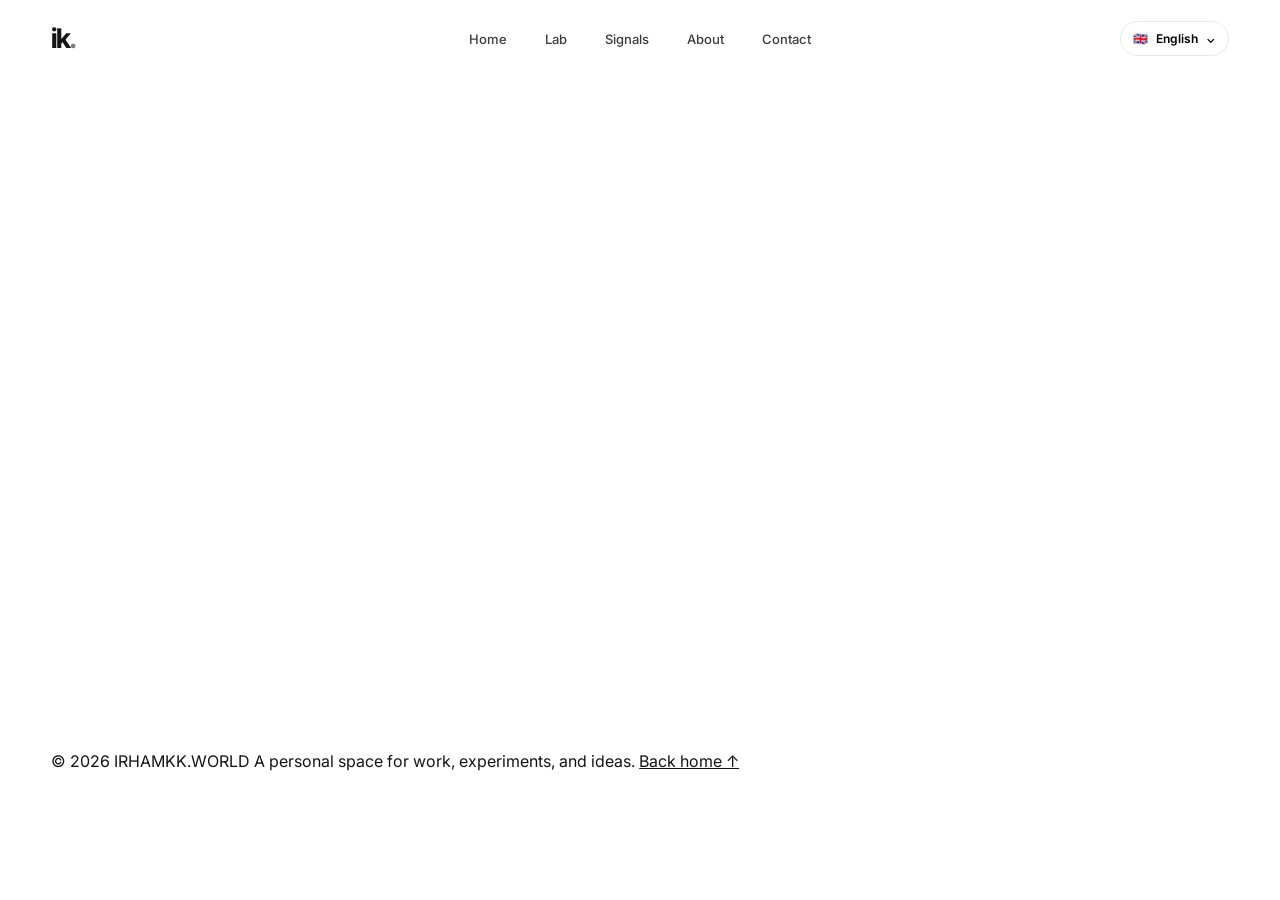
==== about.html @ 60e76b59 "Preview: add about page" ====
<!doctype html><html lang="en"><head>
  <meta charset="utf-8">
  <meta name="viewport" content="width=device-width,initial-scale=1">
  <meta name="theme-color" content="#ffffff">
  <title>About — Irham Khairul Kalam</title>
  <meta name="description" content="About Irham Khairul Kalam — statistics, data, automation, AI systems, experience, and capabilities.">
  <link rel="icon" type="image/svg+xml" href="data:image/svg+xml,%3Csvg xmlns='http://www.w3.org/2000/svg' viewBox='0 0 64 64'%3E%3Crect width='64' height='64' fill='%23ffffff'/%3E%3Ctext x='8' y='44' font-family='Arial,sans-serif' font-size='38' font-weight='700' fill='%23111111'%3Eik.%3C/text%3E%3C/svg%3E">
  <link rel="preconnect" href="https://fonts.googleapis.com">
  <link rel="preconnect" href="https://fonts.gstatic.com" crossorigin>
  <link href="https://fonts.googleapis.com/css2?family=Inter:wght@400;500;600&family=Inter+Tight:wght@500;600;700&display=swap" rel="stylesheet">
  <link rel="stylesheet" href="/style.css">
</head><body data-page="about">
<header class="nav" id="nav">
  <div class="nav-inner">
    <a class="brand" href="/" aria-label="Home">ik<span class="dot">.</span></a>
    <nav class="nav-links" aria-label="Primary navigation">
      <a href="/" data-page-link="home" data-i18n="nav.home">Home</a>
      <a href="/lab" data-page-link="lab" data-i18n="nav.lab">Lab</a>
      <a href="/signals" data-page-link="signals" data-i18n="nav.signals">Signals</a>
      <a href="/about" data-page-link="about" data-i18n="nav.about">About</a>
      <a href="/contact" data-page-link="contact" data-i18n="nav.contact">Contact</a>
    </nav>
    <div class="nav-right">
      <div class="lang" id="lang">
        <button class="lang-btn" id="langBtn" aria-expanded="false"><span id="langFlag">🇬🇧</span><span id="langLabel">English</span><span>⌄</span></button>
        <div class="lang-menu">
          <button class="lang-option" data-language="en" aria-pressed="true">🇬🇧 English</button>
          <button class="lang-option" data-language="id" aria-pressed="false">🇮🇩 Indonesia</button>
        </div>
      </div>
      <button class="menu-toggle" id="menuToggle" aria-expanded="false" data-i18n="ui.menu">Menu</button>
    </div>
  </div>
</header>
<div class="mobile-menu" id="mobileMenu">
  <a href="/" data-i18n="nav.home">Home</a>
  <a href="/lab" data-i18n="nav.lab">Lab</a>
  <a href="/signals" data-i18n="nav.signals">Signals</a>
  <a href="/about" data-i18n="nav.about">About</a>
  <a href="/contact" data-i18n="nav.contact">Contact</a>
</div>
<main class="subpage">
  <section class="page-hero wrap reveal">
    <div class="section-kicker">IRHAMKK.WORLD / ABOUT</div>
    <div class="page-hero-grid"><h1 data-i18n="about.title">About.</h1><p data-i18n="about.lead">I started with statistics and data analysis, then moved deeper into automation, AI, and the systems connecting them.</p></div>
  </section>

  <section class="about-page wrap">
    <div class="about-lead-grid reveal">
      <h2 data-i18n="about.big">I’m interested in what happens when data stops being a report and starts becoming a system.</h2>
      <div><p data-i18n="about.story1">Design taught me to communicate information clearly. Statistics taught me to test assumptions. Building systems taught me that the workflow matters as much as the code.</p><p data-i18n="about.story2">Today I like working where data, software, automation, and real operational problems meet.</p></div>
    </div>

    <div class="about-facts reveal">
      <div><span data-i18n="about.educationLabel">Education</span><strong data-i18n="about.education">S-1 Statistics (S.Stat.) — Universitas Padjadjaran, 2019–2024</strong></div>
      <div><span data-i18n="about.focusLabel">Focus</span><strong data-i18n="about.focus">Data · AI · Automation · Systems</strong></div>
      <div><span data-i18n="about.toolsLabel">Working with</span><strong>Python · SQL · JavaScript · Node.js · LLM APIs · Playwright · Supabase · Linux</strong></div>
    </div>

    <div class="experience-page reveal">
      <div class="section-kicker" data-i18n="about.experience">Experience</div>
      <div class="exp-mini-row"><span>2024—2026</span><strong>Dumpling Warehousing Project</strong><em data-i18n="exp.0.role">Manager &amp; Automation Lead</em></div>
      <div class="exp-mini-row"><span>2022</span><strong>DISKOMINFO Kota Cimahi</strong><em data-i18n="exp.2.role">Data &amp; Statistics Intern</em></div>
      <div class="exp-mini-row"><span>2022</span><strong>Ruangguru / MSIB</strong><em>Data &amp; Business Analytics</em></div>
      <div class="exp-mini-row"><span>2021</span><strong>Gradient Studio</strong><em data-i18n="exp.3.role">Graphic Designer</em></div>
    </div>
  </section>
</main>
<footer class="site-footer wrap">
  <span>© 2026 IRHAMKK.WORLD</span>
  <span data-i18n="footer.note">A personal space for work, experiments, and ideas.</span>
  <a href="/" data-i18n="footer.home">Back home ↑</a>
</footer>
<script src="/script.js" defer></script></body></html>
---- style.css ----
:root{
  --bg:#fff;--ink:#151515;--muted:#707070;--line:#e8e8e8;--soft:#f6f6f4;--dark:#111;
  --max:1440px;--pad:clamp(22px,4vw,64px);--sans:"Inter",Arial,sans-serif;
  --display:"Inter Tight","Inter",Arial,sans-serif;--ease:cubic-bezier(.2,.75,.2,1)
}
*{box-sizing:border-box}html{scroll-behavior:smooth;background:#fff}body{margin:0;background:#fff;color:var(--ink);font-family:var(--sans);-webkit-font-smoothing:antialiased}::selection{background:#111;color:#fff}a{color:inherit}button{font:inherit}img{display:block;max-width:100%}.wrap{width:min(calc(100% - (var(--pad)*2)),var(--max));margin:auto}.section{padding:clamp(88px,10vw,150px) 0}.section-kicker{font:600 11px/1 var(--sans);text-transform:uppercase;letter-spacing:.16em;color:var(--muted)}.section-title{font:600 clamp(54px,7.8vw,112px)/.9 var(--display);letter-spacing:-.065em;margin:0}.section-title.small{font-size:clamp(48px,6.5vw,92px)}.muted{color:var(--muted)}

.nav{position:fixed;inset:0 0 auto;height:78px;z-index:100;border-bottom:1px solid transparent;transition:.25s}.nav.scrolled{background:rgba(255,255,255,.94);backdrop-filter:blur(14px);border-color:var(--line)}.nav-inner{width:min(calc(100% - (var(--pad)*2)),var(--max));height:100%;margin:auto;display:grid;grid-template-columns:1fr auto 1fr;align-items:center;gap:28px}.brand{text-decoration:none;font:700 27px/1 var(--display);letter-spacing:-.06em}.brand .dot{color:#7d7d7d}.nav-links{display:flex;gap:38px}.nav-links a{text-decoration:none;font-size:13px;font-weight:500;color:#3c3c3c;position:relative;padding:8px 0}.nav-links a:after{content:"";position:absolute;left:0;right:100%;bottom:2px;height:1px;background:#111;transition:right .28s var(--ease)}.nav-links a:hover:after,.nav-links a.active:after{right:0}.nav-right{justify-self:end;display:flex;align-items:center;gap:14px}.lang{position:relative}.lang-btn{border:1px solid var(--line);background:#fff;padding:9px 12px;display:flex;align-items:center;gap:8px;border-radius:999px;cursor:pointer;font-size:12px;font-weight:600}.lang-menu{position:absolute;right:0;top:calc(100% + 9px);min-width:160px;background:#fff;border:1px solid var(--line);box-shadow:0 14px 36px rgba(0,0,0,.08);padding:6px;opacity:0;transform:translateY(-6px);pointer-events:none;transition:.2s}.lang.open .lang-menu{opacity:1;transform:none;pointer-events:auto}.lang-option{width:100%;border:0;background:transparent;padding:10px 11px;text-align:left;cursor:pointer;display:flex;gap:8px;align-items:center;font-size:12px;color:#555}.lang-option:hover,.lang-option[aria-pressed=true]{background:#f4f4f2;color:#111}.menu-toggle{display:none;border:0;background:none;font-size:12px;font-weight:600;padding:8px}.mobile-menu{display:none;position:fixed;z-index:95;top:70px;left:0;right:0;background:#fff;border-bottom:1px solid var(--line);padding:14px var(--pad) 22px}.mobile-menu.open{display:block}.mobile-menu a{display:block;text-decoration:none;padding:14px 0;border-bottom:1px solid var(--line);font:600 24px/1 var(--display)}

.hero{min-height:100svh;padding:118px 0 34px;display:flex;flex-direction:column;justify-content:space-between;overflow:hidden}.hero-topline{display:flex;justify-content:space-between;align-items:center;gap:20px}.availability{display:inline-flex;align-items:center;gap:8px;font-size:12px;color:#424242}.availability i{width:8px;height:8px;background:#33c878;border-radius:50%;box-shadow:0 0 0 4px rgba(51,200,120,.1)}.hero-year{font-size:11px;letter-spacing:.14em;text-transform:uppercase;color:#8a8a8a}.hero-stage{position:relative;margin-top:26px;min-height:660px;display:flex;align-items:center;justify-content:center;isolation:isolate}.hero-name{position:absolute;top:4.5%;left:0;right:0;margin:0;font:700 clamp(64px,7.5vw,116px)/.86 var(--display);letter-spacing:-.066em;text-transform:uppercase;text-align:center;white-space:nowrap;z-index:1}.hero-name .outline{-webkit-text-fill-color:#fff;-webkit-text-stroke:1.7px #222;color:transparent}.hero-name .solid{color:#191919}.hero-photo{position:absolute;left:50%;bottom:-4px;transform:translateX(-50%);width:min(47vw,700px);z-index:2;pointer-events:none;will-change:transform}.hero-photo img{width:100%;height:auto;object-fit:contain;filter:grayscale(1) contrast(1.06) brightness(.98)}.hero-left,.hero-right{position:absolute;bottom:58px;z-index:3}.hero-left{left:0;max-width:320px}.hero-right{right:0;display:flex;flex-direction:column;gap:10px}.hero-role{font:600 clamp(25px,2.3vw,36px)/1.04 var(--display);letter-spacing:-.04em;margin:0 0 14px}.hero-copy{font-size:14px;line-height:1.62;color:#666;margin:0 0 20px;max-width:300px}.hero-cta{display:inline-flex;align-items:center;gap:12px;text-decoration:none;background:#111;color:#fff;padding:13px 17px;border-radius:999px;font-size:12px;font-weight:600;transition:transform .25s var(--ease)}.hero-cta:hover{transform:translateY(-2px)}.social-pill{display:flex;align-items:center;justify-content:space-between;gap:16px;min-width:122px;padding:10px 13px;border:1px solid #e3e3e3;border-radius:999px;text-decoration:none;font-size:12px;font-weight:500;background:#fff;transition:.25s var(--ease)}.social-pill:hover{border-color:#aaa;transform:translateX(-3px)}.scroll-indicator{position:absolute;bottom:0;left:50%;transform:translateX(-50%);z-index:4;text-decoration:none;display:flex;flex-direction:column;align-items:center;gap:8px;font-size:9px;font-weight:600;letter-spacing:.16em;text-transform:uppercase;color:#777}.scroll-line{width:1px;height:38px;background:#e6e6e6;overflow:hidden;position:relative}.scroll-line:after{content:"";position:absolute;width:1px;height:18px;top:-20px;left:0;background:#111;animation:scroll 1.6s ease-in-out infinite}@keyframes scroll{0%{top:-20px}80%,100%{top:44px}}

.profile-intro,.work-head,.process-head,.experience-head,.skills-head,.contact-head{display:grid;grid-template-columns:1fr 2.2fr;gap:60px;align-items:start;margin-bottom:60px}.profile-copy{font:500 clamp(34px,4.9vw,72px)/1.03 var(--display);letter-spacing:-.052em;margin:0;max-width:1040px}.muted-word{color:inherit}.timeline{border-top:1px solid var(--line)}.timeline-row{display:grid;grid-template-columns:120px 1fr 1.15fr;gap:32px;padding:25px 0;border-bottom:1px solid var(--line);transition:padding .3s var(--ease)}.timeline-row:hover{padding-left:10px}.timeline-year{font-size:12px;color:#8a8a8a}.timeline-title{font:600 24px/1.1 var(--display);letter-spacing:-.035em}.timeline-desc{font-size:14px;line-height:1.65;color:#666;max-width:640px}.work-head{align-items:end}.aside-copy{font-size:14px;line-height:1.65;color:#666;max-width:410px;margin:0 0 6px auto}.project-grid{display:grid;grid-template-columns:repeat(2,1fr);gap:82px 32px}.project-media{position:relative;overflow:hidden;background:var(--soft);aspect-ratio:16/10;border:1px solid #eeeeec}.project-media-inner{position:absolute;inset:0;transition:transform .55s var(--ease)}.project:hover .project-media-inner{transform:scale(1.025)}.project-info{display:grid;grid-template-columns:1fr auto;gap:22px;padding-top:16px}.project-title{font:600 clamp(28px,2.8vw,40px)/1 var(--display);letter-spacing:-.045em;margin:0}.project-sub{font-size:12px;color:#777;margin:7px 0 0}.project-meta{text-align:right;font-size:11px;color:#888;line-height:1.6}.project-link{display:inline-flex;align-items:center;gap:6px;margin-top:13px;text-decoration:none;font-size:12px;font-weight:600;border-bottom:1px solid #bdbdbd;padding-bottom:2px}.project-link span{transition:transform .25s var(--ease)}.project-link:hover span{transform:translate(3px,-3px)}

.visual-ciel{background:#eff3ef}.visual-ciel .phone{position:absolute;width:37%;height:76%;left:31%;top:12%;background:#fff;border:1px solid #d9dfd9;border-radius:28px;box-shadow:0 18px 38px rgba(0,0,0,.07);padding:19px 14px}.phone-bar{width:36%;height:5px;background:#151515;border-radius:5px;margin:0 auto 26px}.bubble{height:30px;border-radius:15px;background:#ecefea;margin:9px 0}.bubble.dark{background:#1b1b1b;width:72%;margin-left:auto}.bubble.short{width:62%}.bubble.mid{width:80%}.visual-ciel .label{position:absolute;left:22px;top:22px;font:600 12px/1 var(--display);letter-spacing:.08em;text-transform:uppercase}.visual-ciel .big{position:absolute;right:22px;bottom:18px;font:700 clamp(42px,6vw,84px)/.82 var(--display);letter-spacing:-.07em}.visual-umkm{background:#f4f0e9}.gridlines{position:absolute;inset:0;background-image:linear-gradient(#e7e0d4 1px,transparent 1px),linear-gradient(90deg,#e7e0d4 1px,transparent 1px);background-size:44px 44px}.umkm-card{position:absolute;background:#fff;border:1px solid #ddd5c8;box-shadow:0 15px 30px rgba(0,0,0,.05);padding:18px}.umkm-card.a{width:43%;height:35%;left:10%;top:18%}.umkm-card.b{width:38%;height:32%;right:9%;bottom:14%}.umkm-card h4{margin:0 0 18px;font:600 13px/1 var(--display)}.line-sm{height:6px;background:#ddd7cf;margin:9px 0}.line-sm.dark{background:#222;width:64%}.line-sm.s{width:55%}.visual-umkm .big{position:absolute;left:9%;bottom:8%;font:700 clamp(40px,5.8vw,78px)/.84 var(--display);letter-spacing:-.07em}.visual-x{background:#111;color:#fff}.xmark{position:absolute;left:50%;top:47%;transform:translate(-50%,-50%);font:700 clamp(110px,15vw,220px)/1 var(--display);letter-spacing:-.1em}.schedule{position:absolute;left:24px;bottom:20px;display:flex;gap:8px}.schedule i{width:26px;height:7px;background:#fff;opacity:.2}.schedule i:nth-child(3),.schedule i:nth-child(5){opacity:1}.corner{position:absolute;right:22px;top:20px;font-size:11px;letter-spacing:.12em;text-transform:uppercase;color:#aaa}.visual-fed{background:#f5f5f3}.chart{position:absolute;inset:10% 8% 16%;border-left:1px solid #cfcfcf;border-bottom:1px solid #cfcfcf}.chart svg{position:absolute;inset:0;width:100%;height:100%;overflow:visible}.chart-label{position:absolute;font-size:10px;color:#777}.chart-label.a{left:8%;bottom:7%}.chart-label.b{right:8%;top:9%}.visual-fed .big{position:absolute;right:7%;bottom:5%;font:600 clamp(32px,4.6vw,64px)/.9 var(--display);letter-spacing:-.06em}.visual-agent{background:#f0f2f1}.nodes{position:absolute;inset:14% 9%;display:grid;grid-template-columns:1fr 1fr 1fr;align-items:center;gap:22px}.node{border:1px solid #cfd5d1;background:#fff;padding:18px;text-align:center;font:600 12px/1.2 var(--display);position:relative}.node:after{content:"";position:absolute;top:50%;left:100%;width:22px;height:1px;background:#aab3ad}.node:last-child:after{display:none}.node.center{background:#15221c;color:#fff}.agent-models{position:absolute;left:9%;right:9%;bottom:12%;display:flex;justify-content:space-between;font-size:10px;color:#6d746f;text-transform:uppercase;letter-spacing:.1em}.visual-rekt{background:#efefed}.ticket{position:absolute;left:12%;right:12%;top:17%;bottom:17%;background:#fff;border:1px solid #d9d9d5;display:grid;grid-template-columns:1.3fr .7fr}.ticket-left{padding:22px;border-right:1px dashed #bbb}.ticket-left .logo{font:700 clamp(38px,5vw,70px)/.9 var(--display);letter-spacing:-.07em}.ticket-left .small{font-size:10px;text-transform:uppercase;letter-spacing:.13em;color:#777;margin-top:12px}.barcode{padding:22px;display:flex;align-items:flex-end;gap:3px}.barcode i{width:3px;background:#111;height:62%}.barcode i:nth-child(2n){height:84%}.barcode i:nth-child(3n){height:45%}.visual-rekt .corner{top:auto;bottom:16px}

.process-grid{display:grid;grid-template-columns:repeat(4,1fr);border-top:1px solid var(--line);border-left:1px solid var(--line)}.process-step{min-height:270px;padding:22px;border-right:1px solid var(--line);border-bottom:1px solid var(--line);display:flex;flex-direction:column;justify-content:space-between}.process-no{font-size:11px;color:#999}.process-step h3{margin:0 0 11px;font:600 30px/1 var(--display);letter-spacing:-.04em}.process-step p{margin:0;font-size:13px;line-height:1.65;color:#6d6d6d}.experience{background:#111;color:#fff}.experience .section-kicker{color:#7d7d79}.exp-list{border-top:1px solid #30302f}.exp-row{display:grid;grid-template-columns:110px 1fr 1.3fr;gap:36px;padding:28px 0;border-bottom:1px solid #30302f}.exp-year{font-size:11px;color:#7d7d79}.exp-row h3{font:600 23px/1.1 var(--display);letter-spacing:-.03em;margin:0 0 6px}.exp-role{font-size:12px;color:#9b9b96;margin:0}.exp-desc{font-size:13px;line-height:1.65;color:#aaa9a4;margin:0}.edu-row{display:grid;grid-template-columns:110px 1fr 1.3fr;gap:36px;margin-top:50px;padding-top:23px;border-top:1px solid #5a5a56}.edu-row .degree{font:600 22px/1.1 var(--display)}.edu-row .school{font:600 32px/1 var(--display);letter-spacing:-.04em}.skill-list{border-top:1px solid var(--line)}.skill-row{display:grid;grid-template-columns:140px 1fr;gap:40px;padding:23px 0;border-bottom:1px solid var(--line)}.skill-row h3{font:600 16px/1 var(--display);margin:0}.skill-row p{margin:0;font-size:14px;line-height:1.7;color:#666}.contact-title{font:600 clamp(60px,9.8vw,150px)/.82 var(--display);letter-spacing:-.075em;text-transform:uppercase;margin:0}.contact-bottom{display:grid;grid-template-columns:1.3fr 1fr auto;gap:36px;align-items:end;border-top:1px solid var(--line);padding-top:22px}.email{font:600 clamp(22px,2.5vw,36px)/1 var(--display);letter-spacing:-.04em;text-decoration:none;border-bottom:1px solid #aaa;width:max-content;max-width:100%;overflow-wrap:anywhere}.contact-copy{font-size:13px;line-height:1.65;color:#666;margin:0}.contact-socials{display:flex;gap:16px;flex-wrap:wrap;justify-content:flex-end}.contact-socials a{text-decoration:none;font-size:12px;font-weight:600}.footer{margin-top:82px;padding-top:20px;border-top:1px solid var(--line);display:flex;justify-content:space-between;gap:20px;font-size:10px;color:#8b8b8b;text-transform:uppercase;letter-spacing:.08em}.reveal{opacity:0;transform:translateY(20px);transition:opacity .75s var(--ease),transform .75s var(--ease)}.reveal.in{opacity:1;transform:none}

@media(max-width:1050px){.nav-inner{grid-template-columns:1fr auto}.nav-links{display:none}.menu-toggle{display:block}.hero-photo{width:min(64vw,680px)}.profile-intro,.work-head,.process-head,.experience-head,.skills-head,.contact-head{grid-template-columns:1fr;gap:24px}.aside-copy{margin:0}.process-grid{grid-template-columns:repeat(2,1fr)}.project-grid{gap:65px 24px}.exp-row,.edu-row{grid-template-columns:90px 1fr 1.15fr;gap:20px}}
@media(max-width:760px){.nav{height:70px}.hero{padding-top:94px}.hero-stage{min-height:640px;align-items:flex-start}.hero-name{top:6.5%;font-size:clamp(49px,14.3vw,92px);line-height:.86;white-space:normal;padding:0 1vw}.hero-name .outline{-webkit-text-stroke:1.15px #222}.hero-name .solid{display:block;margin-top:.08em}.hero-photo{width:min(92vw,540px);bottom:-2px}.hero-left{bottom:30px;max-width:245px}.hero-right{display:none}.hero-role{font-size:24px}.hero-copy{font-size:12px;max-width:230px}.scroll-indicator{right:0;left:auto;transform:none}.timeline-row{grid-template-columns:70px 1fr;gap:12px}.timeline-desc{grid-column:2}.project-grid{grid-template-columns:1fr;gap:58px}.project-info{grid-template-columns:1fr}.project-meta{text-align:left}.process-grid{grid-template-columns:1fr}.process-step{min-height:210px}.exp-row{grid-template-columns:1fr;gap:8px}.edu-row{grid-template-columns:1fr;gap:8px}.skill-row{grid-template-columns:1fr;gap:8px}.contact-bottom{grid-template-columns:1fr;align-items:start}.contact-socials{justify-content:flex-start}.footer{flex-direction:column}}
@media(max-width:480px){.hero-year{display:none}.hero-stage{min-height:600px}.hero-name{font-size:13.8vw}.hero-photo{width:98vw}}
@media(prefers-reduced-motion:reduce){*,*:before,*:after{animation:none!important;transition:none!important;scroll-behavior:auto!important}.reveal{opacity:1;transform:none}}


/* Preview interaction — custom cursor + soft brush trail */
@media (pointer:fine) and (prefers-reduced-motion:no-preference){
  body.cursor-ready,
  body.cursor-ready a,
  body.cursor-ready button{cursor:none}
  #cursor-brush{
    position:fixed;inset:0;width:100vw;height:100vh;pointer-events:none;z-index:120;
    mix-blend-mode:multiply;opacity:.9
  }
  .cursor-dot,.cursor-ring{
    position:fixed;left:0;top:0;pointer-events:none;z-index:121;
    transform:translate(-50%,-50%);will-change:left,top,width,height,background,border-color;
  }
  .cursor-dot{
    width:7px;height:7px;border-radius:50%;background:#171717
  }
  .cursor-ring{
    width:32px;height:32px;border-radius:50%;border:1px solid rgba(20,20,20,.34);
    transition:width .22s var(--ease),height .22s var(--ease),border-color .22s ease,background .22s ease
  }
  .cursor-ring.is-hover{
    width:48px;height:48px;border-color:rgba(104,134,41,.58);background:rgba(205,224,96,.10)
  }
}


/* Preview polish — restrained motion and consistent interaction */
.availability i{position:relative}
.availability i::after{
  content:"";position:absolute;inset:-5px;border:1px solid rgba(51,200,120,.32);
  border-radius:50%;animation:availabilityPulse 2.2s ease-out infinite
}
@keyframes availabilityPulse{
  0%{transform:scale(.55);opacity:.75}
  75%,100%{transform:scale(1.65);opacity:0}
}

.hero-name .outline,.hero-name .solid{
  display:inline-block;animation:heroTypeIn .78s var(--ease) both
}
.hero-name .solid{animation-delay:.12s}
.hero-photo img{
  animation:heroPortraitIn .9s .12s var(--ease) both;
  transform-origin:50% 100%
}
@keyframes heroTypeIn{
  from{opacity:0;transform:translateY(18px);clip-path:inset(100% 0 0)}
  to{opacity:1;transform:none;clip-path:inset(0 0 0)}
}
@keyframes heroPortraitIn{
  from{opacity:0;clip-path:inset(12% 0 0)}
  to{opacity:1;clip-path:inset(0 0 0)}
}

.project-media{transition:border-color .35s ease,box-shadow .35s ease}
.project-title,.project-meta,.project-sub{transition:transform .32s var(--ease),color .25s ease}
.project:hover .project-media{border-color:#cfcfca;box-shadow:0 18px 46px rgba(0,0,0,.045)}
.project:hover .project-title{transform:translateY(-3px)}
.project:hover .project-sub{color:#4f4f4f}
.project:hover .project-meta{color:#4f4f4f}

.timeline-row,.process-step,.exp-row,.skill-row{
  transition:transform .3s var(--ease),background .3s ease,padding .3s var(--ease),border-color .3s ease
}
.timeline-row:hover{background:#fafaf8}
.process-step:hover{background:#f7f7f4;transform:translateY(-4px)}
.process-step:hover .process-no{color:#6f7f2f}
.process-no{transition:color .25s ease}
.experience .exp-row:hover{
  background:rgba(255,255,255,.035);transform:translateX(6px)
}
.experience .exp-row:hover .exp-desc{color:#d1d1cd}
.exp-desc{transition:color .25s ease}
.skill-row{padding-left:0;padding-right:0}
.skill-row:hover{
  background:#fafaf8;padding-left:14px;padding-right:14px
}
.skill-row:hover h3{transform:translateX(2px)}
.skill-row h3{transition:transform .3s var(--ease)}

.email,.contact-socials a{
  transition:transform .28s var(--ease),color .25s ease,border-color .25s ease
}
.email:hover{transform:translateX(5px);border-color:#111}
.contact-socials a:hover{transform:translateY(-2px)}

@media(max-width:760px){
  .hero-name .solid{display:block;margin-top:.08em}
  .project:hover .project-title,.process-step:hover,.experience .exp-row:hover,
  .skill-row:hover,.email:hover,.contact-socials a:hover{transform:none}
  .skill-row:hover{padding-left:0;padding-right:0}
}


/* Preview — refined Selected Work layout */
section[id]{scroll-margin-top:88px}

#work{
  padding-top:clamp(108px,9vw,138px);
}

#work .work-head{
  display:grid;
  grid-template-columns:minmax(0,1fr) minmax(320px,460px);
  gap:clamp(48px,7vw,110px);
  align-items:end;
  margin-bottom:46px;
  padding-bottom:28px;
  border-bottom:1px solid var(--line);
}

#work .work-head > div{min-width:0}

#work .section-title{
  margin-top:14px;
  font-size:clamp(50px,5.3vw,78px);
  line-height:.9;
  letter-spacing:-.058em;
  white-space:nowrap;
}

#work .aside-copy{
  justify-self:end;
  max-width:430px;
  margin:0;
  font-size:13px;
  line-height:1.65;
  color:#626262;
}

#work .project-grid{
  grid-template-columns:repeat(2,minmax(0,1fr));
  column-gap:40px;
  row-gap:76px;
}

#work .project{
  min-width:0;
}

#work .project-media{
  aspect-ratio:16/10;
  border-color:#e5e5e1;
  box-shadow:none;
}

#work .project-media-inner{
  transition:transform .55s var(--ease);
}

#work .project:hover .project-media-inner{
  transform:scale(1.014);
}

#work .project:hover .project-media{
  border-color:#cfcfca;
  box-shadow:none;
}

#work .project-info{
  display:grid;
  grid-template-columns:minmax(0,1fr) max-content;
  column-gap:26px;
  row-gap:8px;
  align-items:start;
  padding-top:18px;
}

#work .project-info > div:first-child{min-width:0}

#work .project-title{
  font-size:clamp(28px,2.45vw,37px);
  line-height:.98;
  letter-spacing:-.045em;
}

#work .project-sub{
  margin-top:7px;
  font-size:12px;
  line-height:1.45;
  color:#737373;
}

#work .project-meta{
  min-width:130px;
  padding-top:2px;
  text-align:right;
  font-size:10px;
  line-height:1.65;
  letter-spacing:.02em;
  color:#888;
}

#work .project-link{
  margin-top:16px;
  font-size:11px;
  border-bottom-color:#b7b7b2;
}

#work .visual-ciel .phone{
  width:34%;
  height:70%;
  left:33%;
  top:15%;
}

#work .visual-ciel .big{
  right:20px;
  bottom:18px;
  font-size:clamp(38px,4.5vw,66px);
}

#work .umkm-card.a{
  width:42%;
  height:34%;
  left:10%;
  top:18%;
}

#work .umkm-card.b{
  width:38%;
  height:31%;
  right:9%;
  bottom:14%;
}

#work .visual-umkm .big{
  left:9%;
  bottom:8%;
  font-size:clamp(38px,4.5vw,66px);
}

@media(max-width:1050px){
  #work .work-head{
    grid-template-columns:1fr;
    gap:22px;
  }
  #work .aside-copy{
    justify-self:start;
    max-width:560px;
  }
  #work .section-title{
    white-space:normal;
  }
  #work .project-grid{
    column-gap:24px;
    row-gap:60px;
  }
}

@media(max-width:820px){
  #work .project-grid{
    grid-template-columns:1fr;
    row-gap:58px;
  }
  #work .project-info{
    grid-template-columns:1fr;
    gap:7px;
  }
  #work .project-meta{
    order:3;
    min-width:0;
    padding-top:0;
    text-align:left;
  }
}


/* Preview — card-based Selected Work */
#work{
  padding-top:clamp(104px,9vw,136px);
}

#work .work-showcase{
  width:100%;
}

#work .work-heading{
  position:relative;
  padding-bottom:30px;
  border-bottom:1px solid var(--line);
}

#work .work-heading .section-kicker{
  margin-bottom:28px;
}

#work .work-display-title{
  margin:0;
  text-align:center;
  font:600 clamp(44px,5.6vw,74px)/.94 var(--display);
  letter-spacing:-.055em;
  text-transform:uppercase;
}

#work .work-display-title .slash{
  font-weight:500;
  margin-right:.08em;
}

#work .work-toolbar{
  display:flex;
  align-items:center;
  justify-content:space-between;
  gap:28px;
  margin:34px 0 28px;
}

#work .work-filters{
  display:flex;
  align-items:center;
  gap:26px;
  flex-wrap:wrap;
}

#work .work-filter{
  position:relative;
  border:0;
  background:none;
  padding:7px 0;
  color:#707070;
  font-size:12px;
  font-weight:600;
  cursor:pointer;
  transition:color .25s ease;
}

#work .work-filter::after{
  content:"";
  position:absolute;
  left:0;
  right:100%;
  bottom:2px;
  height:1px;
  background:#151515;
  transition:right .28s var(--ease);
}

#work .work-filter:hover,
#work .work-filter.is-active{
  color:#151515;
}

#work .work-filter.is-active::after{
  right:0;
}

#work .work-all{
  display:inline-flex;
  align-items:center;
  gap:12px;
  flex:0 0 auto;
  padding:11px 15px;
  border:1px solid #dededb;
  border-radius:999px;
  text-decoration:none;
  font-size:11px;
  font-weight:600;
  background:#fff;
  transition:transform .28s var(--ease),border-color .25s ease,background .25s ease;
}

#work .work-all:hover{
  transform:translateY(-2px);
  border-color:#bdbdb7;
  background:#fafaf8;
}

#work .project-grid{
  display:grid;
  grid-template-columns:repeat(2,minmax(0,1fr));
  gap:30px;
}

#work .work-card{
  min-width:0;
  background:#fff;
  border:1px solid #e7e7e3;
  padding:8px 8px 20px;
  transition:transform .34s var(--ease),border-color .3s ease,box-shadow .3s ease;
}

#work .work-card:hover{
  transform:translateY(-5px);
  border-color:#d1d1cc;
  box-shadow:0 20px 42px rgba(0,0,0,.055);
}

#work .work-card[hidden]{
  display:none;
}

#work .work-card-visual{
  position:relative;
  overflow:hidden;
  background:#f5f5f2;
}

#work .project-thumb-link{
  position:relative;
  display:block;
  color:inherit;
  text-decoration:none;
}

#work .project-media{
  border:0;
  aspect-ratio:16/10;
}

#work .project-media-inner{
  transition:transform .5s var(--ease);
}

#work .work-card:hover .project-media-inner,
#work .project-thumb-link:focus-visible .project-media-inner{
  transform:scale(1.02);
}

#work .work-badge{
  position:absolute;
  z-index:5;
  left:13px;
  top:13px;
  padding:6px 9px;
  border:1px solid rgba(20,20,20,.15);
  border-radius:999px;
  background:rgba(255,255,255,.92);
  color:#171717;
  font-size:9px;
  line-height:1;
  font-weight:600;
  letter-spacing:.02em;
  text-transform:uppercase;
  backdrop-filter:blur(8px);
}

#work .work-badge-dark{
  border-color:rgba(255,255,255,.24);
  background:rgba(20,20,20,.62);
  color:#fff;
}

#work .project-open{
  position:absolute;
  z-index:7;
  right:22px;
  bottom:22px;
  width:48px;
  height:48px;
  display:grid;
  place-items:center;
  border:1px solid rgba(20,20,20,.12);
  border-radius:50%;
  background:rgba(255,255,255,.94);
  color:#111;
  font-size:17px;
  opacity:0;
  transform:translateY(7px) scale(.92);
  transition:opacity .28s ease,transform .3s var(--ease);
  box-shadow:0 10px 24px rgba(0,0,0,.08);
}

#work .project-open-light{
  background:rgba(255,255,255,.96);
  color:#111;
}

#work .work-card:hover .project-open,
#work .project-thumb-link:focus-visible .project-open{
  opacity:1;
  transform:none;
}

#work .work-card-body{
  padding:17px 13px 0;
}

#work .project-title{
  margin:0;
  font:500 clamp(24px,2.2vw,32px)/1.05 var(--display);
  letter-spacing:-.04em;
}

#work .project-sub{
  margin:7px 0 0;
  min-height:1.45em;
  color:#686868;
  font-size:12px;
  line-height:1.45;
}

#work .work-tags{
  display:flex;
  flex-wrap:wrap;
  gap:7px;
  margin-top:16px;
}

#work .work-tags span{
  display:inline-flex;
  align-items:center;
  min-height:30px;
  padding:6px 10px;
  border:1px solid #e1e1dd;
  border-radius:999px;
  color:#5f5f5f;
  background:#fff;
  font-size:10px;
  font-weight:500;
  line-height:1;
}

#work .visual-ciel .label{
  left:auto;
  right:17px;
  top:17px;
  font-size:9px;
}

#work .visual-ciel .phone{
  width:34%;
  height:69%;
  left:33%;
  top:16%;
}

#work .visual-ciel .big,
#work .visual-umkm .big{
  font-size:clamp(38px,4.35vw,64px);
}

#work .corner{
  font-size:9px;
}

@media(max-width:900px){
  #work .project-grid{
    gap:22px;
  }
  #work .work-toolbar{
    margin-top:28px;
  }
}

@media(max-width:760px){
  #work .work-heading .section-kicker{
    margin-bottom:22px;
  }
  #work .work-display-title{
    text-align:left;
    font-size:clamp(38px,12vw,58px);
  }
  #work .work-toolbar{
    align-items:flex-start;
    flex-direction:column;
    gap:18px;
  }
  #work .work-filters{
    gap:20px;
  }
  #work .project-grid{
    grid-template-columns:1fr;
    gap:24px;
  }
  #work .work-card{
    padding:7px 7px 18px;
  }
  #work .work-card:hover{
    transform:none;
  }
  #work .project-open{
    opacity:1;
    transform:none;
    width:42px;
    height:42px;
    right:16px;
    bottom:16px;
  }
}


/* =========================================================
   IRHAMKK.WORLD — personal site prototype
   Home / Lab / Signals / About / Ciel
   ========================================================= */

section[id]{scroll-margin-top:88px}
.section-title.medium{font-size:clamp(48px,6vw,84px)}
.section-head-simple{
  display:grid;
  grid-template-columns:minmax(0,1.2fr) minmax(260px,.8fr);
  gap:56px;
  align-items:end;
  margin-bottom:40px;
}
.section-head-simple .section-title{margin-top:14px}
.section-head-simple .aside-copy{margin:0;justify-self:end}
.section-link{
  justify-self:end;
  align-self:end;
  display:inline-flex;
  gap:8px;
  align-items:center;
  text-decoration:none;
  font-size:12px;
  font-weight:600;
  border-bottom:1px solid #bdbdb8;
  padding-bottom:3px;
}
.section-link:hover{border-color:#111}

.personal-intro{padding-bottom:100px}
.intro-foot{
  display:grid;
  grid-template-columns:1.4fr 1fr;
  gap:40px;
  align-items:start;
  padding-top:28px;
  margin-top:46px;
  border-top:1px solid var(--line);
}
.intro-foot>p{
  margin:0;
  max-width:700px;
  font-size:14px;
  line-height:1.7;
  color:#666;
}
.intro-links{display:flex;justify-content:flex-end;gap:22px;flex-wrap:wrap}
.intro-links a{text-decoration:none;font-size:12px;font-weight:600}
.intro-links a:hover{text-decoration:underline;text-underline-offset:4px}

/* Home project cards */
.home-project-grid{
  display:grid;
  grid-template-columns:repeat(2,minmax(0,1fr));
  gap:30px;
}
.work-card{
  min-width:0;
  background:#fff;
  border:1px solid #e7e7e3;
  padding:8px 8px 20px;
  transition:transform .34s var(--ease),border-color .3s ease,box-shadow .3s ease;
}
.work-card:hover{
  transform:translateY(-5px);
  border-color:#d1d1cc;
  box-shadow:0 20px 42px rgba(0,0,0,.055);
}
.work-card-visual{position:relative;overflow:hidden;background:#f5f5f2}
.project-thumb-link{position:relative;display:block;color:inherit;text-decoration:none}
.work-card .project-media{border:0;aspect-ratio:16/10}
.work-card .project-media-inner{transition:transform .5s var(--ease)}
.work-card:hover .project-media-inner{transform:scale(1.018)}
.work-card-body{padding:17px 13px 0}
.work-card .project-title{margin:0;font:500 clamp(24px,2.2vw,32px)/1.05 var(--display);letter-spacing:-.04em}
.work-card .project-sub{margin:7px 0 0;min-height:1.45em;color:#686868;font-size:12px;line-height:1.45}
.work-tags{display:flex;flex-wrap:wrap;gap:7px;margin-top:16px}
.work-tags span,.lab-tags span,.signal-tags span{
  display:inline-flex;
  align-items:center;
  min-height:29px;
  padding:6px 10px;
  border:1px solid #e1e1dd;
  border-radius:999px;
  color:#5f5f5f;
  background:#fff;
  font-size:10px;
  font-weight:500;
  line-height:1;
}
.project-open{
  position:absolute;
  z-index:7;
  right:22px;
  bottom:22px;
  width:48px;
  height:48px;
  display:grid;
  place-items:center;
  border:1px solid rgba(20,20,20,.12);
  border-radius:50%;
  background:rgba(255,255,255,.94);
  color:#111;
  font-size:17px;
  opacity:0;
  transform:translateY(7px) scale(.92);
  transition:opacity .28s ease,transform .3s var(--ease);
  box-shadow:0 10px 24px rgba(0,0,0,.08);
}
.work-card:hover .project-open{opacity:1;transform:none}

/* Lab */
.lab-grid{
  display:grid;
  grid-template-columns:repeat(3,minmax(0,1fr));
  border-top:1px solid var(--line);
  border-left:1px solid var(--line);
}
.lab-preview-grid{grid-template-columns:repeat(2,minmax(0,1fr))}
.lab-card{
  min-height:330px;
  padding:22px;
  border-right:1px solid var(--line);
  border-bottom:1px solid var(--line);
  display:flex;
  flex-direction:column;
  justify-content:space-between;
  background:#fff;
  transition:background .3s ease,transform .3s var(--ease);
}
.lab-card:hover{background:#fafaf7;transform:translateY(-4px)}
.lab-card-top{display:flex;justify-content:space-between;gap:16px;font-size:10px;color:#858585;letter-spacing:.08em}
.lab-status{display:inline-flex;align-items:center;gap:6px}
.lab-status i{width:7px;height:7px;border-radius:50%;background:#b7cc51}
.lab-card h3{margin:0 0 12px;font:600 clamp(28px,2.8vw,40px)/1 var(--display);letter-spacing:-.045em;max-width:400px}
.lab-card p{margin:0;max-width:440px;color:#686868;font-size:13px;line-height:1.68}
.lab-tags{display:flex;flex-wrap:wrap;gap:7px;margin-top:28px}

/* Signals */
.signal-preview-grid{
  display:grid;
  grid-template-columns:repeat(3,minmax(0,1fr));
  border-top:1px solid var(--line);
}
.signal-card{
  padding:28px 0;
  border-top:1px solid var(--line);
  display:grid;
  grid-template-columns:180px minmax(0,1.3fr) minmax(240px,.9fr);
  gap:34px;
  align-items:start;
}
.signal-card-preview{
  display:block;
  padding:24px;
  min-height:320px;
  border-top:0;
  border-right:1px solid var(--line);
  border-bottom:1px solid var(--line);
  border-left:1px solid var(--line);
  transition:background .3s ease,transform .3s var(--ease);
}
.signal-card-preview+ .signal-card-preview{border-left:0}
.signal-card-preview:hover{background:#fafaf7;transform:translateY(-4px)}
.signal-meta{display:flex;flex-direction:column;gap:8px}
.signal-meta span{font-size:10px;font-weight:700;letter-spacing:.11em}
.signal-meta time{font-size:10px;color:#8b8b8b}
.signal-card h3{margin:0;font:600 clamp(28px,3.2vw,46px)/1.02 var(--display);letter-spacing:-.045em}
.signal-card p{margin:0;color:#666;font-size:13px;line-height:1.7}
.signal-tags{display:flex;flex-wrap:wrap;gap:7px;margin-top:18px}
.signal-card:not(.signal-card-preview) .signal-tags{grid-column:2/-1}
.signal-card-preview .signal-meta{margin-bottom:40px}
.signal-card-preview h3{font-size:clamp(26px,2.5vw,36px);min-height:2.1em}
.signal-card-preview p{margin-top:16px}
.signal-card-preview .signal-tags{margin-top:26px}
.signals-section{background:#f7f7f4}
.signals-section .signal-card{border-color:#dcdcd6}
.prototype-note{
  margin-top:18px;
  font-size:10px;
  letter-spacing:.04em;
  color:#9a9a94;
}

/* Currently */
.currently{
  padding-top:70px;
  padding-bottom:70px;
  border-top:1px solid var(--line);
  border-bottom:1px solid var(--line);
}
.currently-head{
  display:grid;
  grid-template-columns:1fr 2.2fr;
  gap:60px;
  align-items:start;
  margin-bottom:38px;
}
.currently-head h2{
  margin:0;
  max-width:900px;
  font:600 clamp(42px,5.6vw,78px)/.98 var(--display);
  letter-spacing:-.055em;
}
.currently-grid{display:grid;grid-template-columns:repeat(3,1fr);border-top:1px solid var(--line);border-left:1px solid var(--line)}
.currently-grid>div{
  min-height:190px;
  padding:20px;
  border-right:1px solid var(--line);
  border-bottom:1px solid var(--line);
  display:flex;
  flex-direction:column;
  justify-content:space-between;
  gap:36px;
  transition:background .25s ease;
}
.currently-grid>div:hover{background:#fafaf7}
.currently-grid span{font-size:10px;text-transform:uppercase;letter-spacing:.11em;color:#8c8c8c}
.currently-grid strong{font:500 21px/1.25 var(--display);letter-spacing:-.025em}

/* About preview and full about */
.about-preview-grid{
  display:grid;
  grid-template-columns:1.3fr .7fr;
  gap:70px;
  align-items:end;
}
.about-preview-grid .section-title{margin-top:14px}
.about-preview-grid p{font-size:14px;line-height:1.7;color:#666;margin:0 0 22px}

.page-head{
  display:grid;
  grid-template-columns:150px minmax(0,1fr) minmax(300px,470px);
  gap:36px;
  align-items:end;
  margin-bottom:62px;
}
.page-head h2{
  margin:0;
  font:600 clamp(72px,9vw,132px)/.82 var(--display);
  letter-spacing:-.07em;
}
.page-head p{margin:0;color:#666;font-size:14px;line-height:1.7}
.personal-about{background:#111;color:#fff}
.personal-about .section-kicker{color:#80807b}
.about-full-head{
  display:grid;
  grid-template-columns:150px 1fr minmax(300px,520px);
  gap:36px;
  align-items:end;
}
.about-full-head h2{
  margin:0;
  font:600 clamp(70px,8vw,116px)/.86 var(--display);
  letter-spacing:-.065em;
}
.about-full-head p{margin:0;color:#aaa9a4;font-size:14px;line-height:1.7}
.about-story{
  width:min(900px,100%);
  margin:90px 0 80px auto;
  display:grid;
  grid-template-columns:1fr 1fr;
  gap:38px;
}
.about-story p{margin:0;font:500 clamp(24px,2.5vw,36px)/1.15 var(--display);letter-spacing:-.035em;color:#f0f0ed}
.about-facts{border-top:1px solid #30302f}
.about-facts>div{
  display:grid;
  grid-template-columns:180px 1fr;
  gap:30px;
  padding:22px 0;
  border-bottom:1px solid #30302f;
}
.about-facts span{font-size:10px;text-transform:uppercase;letter-spacing:.12em;color:#7f7f7a}
.about-facts strong{font:500 18px/1.4 var(--display);letter-spacing:-.02em}
.experience-mini{margin-top:70px;border-top:1px solid #4a4a46}
.exp-mini-row{
  display:grid;
  grid-template-columns:130px 1fr 1fr;
  gap:32px;
  padding:22px 0;
  border-bottom:1px solid #30302f;
  align-items:center;
}
.exp-mini-row span{font-size:10px;color:#777772}
.exp-mini-row strong{font:600 20px/1.1 var(--display)}
.exp-mini-row em{font-style:normal;font-size:12px;color:#9f9f9a}

/* Ciel — inactive personal AI prototype */
.ciel-launcher{
  position:fixed;
  left:50%;
  bottom:18px;
  z-index:130;
  transform:translateX(-50%);
  width:min(680px,calc(100vw - 32px));
  min-height:58px;
  display:grid;
  grid-template-columns:auto 1fr auto;
  align-items:center;
  gap:12px;
  padding:8px 10px;
  border:1px solid rgba(20,20,20,.14);
  border-radius:999px;
  background:rgba(255,255,255,.94);
  color:#171717;
  box-shadow:0 18px 55px rgba(0,0,0,.12);
  backdrop-filter:blur(16px);
  cursor:pointer;
}
.ciel-orb{
  width:40px;height:40px;border-radius:50%;
  display:grid;place-items:center;
  background:#151515;color:#fff;
  font:600 14px/1 var(--display)
}
.ciel-launcher-copy{text-align:left;display:flex;align-items:baseline;gap:10px;min-width:0}
.ciel-launcher-copy strong{font:600 13px/1 var(--display)}
.ciel-launcher-copy small{font-size:12px;color:#737373;overflow:hidden;text-overflow:ellipsis;white-space:nowrap}
.ciel-launcher-arrow{
  width:36px;height:36px;border-radius:50%;display:grid;place-items:center;
  background:#dce960;color:#111;font-size:16px
}

.ciel-panel{
  position:fixed;
  right:26px;
  bottom:88px;
  z-index:129;
  width:min(480px,calc(100vw - 32px));
  max-height:min(720px,calc(100vh - 120px));
  overflow:auto;
  padding:24px;
  border:1px solid #dfdfda;
  border-radius:24px;
  background:#fff;
  box-shadow:0 28px 80px rgba(0,0,0,.16);
  opacity:0;
  transform:translateY(14px) scale(.985);
  pointer-events:none;
  transition:opacity .24s ease,transform .28s var(--ease);
}
.ciel-panel.open{opacity:1;transform:none;pointer-events:auto}
.ciel-panel-head{display:flex;justify-content:space-between;gap:20px;align-items:flex-start}
.ciel-eyebrow{display:block;font-size:9px;letter-spacing:.13em;color:#8d8d87;margin-bottom:8px}
.ciel-panel-head h3{margin:0;font:600 32px/1 var(--display);letter-spacing:-.045em}
.ciel-panel-head button{border:0;background:#f2f2ef;width:34px;height:34px;border-radius:50%;font-size:20px;cursor:pointer}
.ciel-intro{margin:14px 0 12px;color:#6d6d6d;font-size:12px;line-height:1.65}
.ciel-status{display:inline-flex;gap:7px;align-items:center;font-size:10px;color:#777}
.ciel-status i{width:7px;height:7px;border-radius:50%;background:#e1b947}
.ciel-suggestions{display:grid;gap:8px;margin:22px 0}
.ciel-suggestions button{
  text-align:left;
  padding:11px 13px;
  border:1px solid #e3e3df;
  border-radius:12px;
  background:#fafaf8;
  color:#3d3d3d;
  font-size:11px;
  cursor:pointer;
}
.ciel-suggestions button:hover{border-color:#bdbdb8;background:#fff}
.ciel-thread{display:grid;gap:10px;max-height:250px;overflow:auto;margin-bottom:12px}
.ciel-message{max-width:88%;padding:11px 13px;border-radius:14px;font-size:12px;line-height:1.55}
.ciel-message.user{justify-self:end;background:#181818;color:#fff;border-bottom-right-radius:4px}
.ciel-message.assistant{justify-self:start;background:#f2f2ef;color:#3c3c3c;border-bottom-left-radius:4px}
.ciel-composer{
  border:1px solid #d9d9d4;
  border-radius:18px;
  padding:12px;
  background:#fff;
  box-shadow:0 8px 24px rgba(0,0,0,.04);
}
.ciel-composer textarea{
  width:100%;
  min-height:58px;
  max-height:140px;
  resize:none;
  border:0;
  outline:0;
  background:transparent;
  color:#171717;
  font:400 13px/1.5 var(--sans);
}
.ciel-composer textarea::placeholder{color:#9b9b96}
.ciel-composer-bottom{display:flex;justify-content:space-between;align-items:center;gap:16px}
.ciel-model{display:flex;align-items:center;gap:8px;font-size:10px;color:#888}
.ciel-model select{border:0;background:#f5f5f2;padding:7px 9px;border-radius:999px;font-size:10px;color:#333;outline:0}
.ciel-send{width:36px;height:36px;border:0;border-radius:50%;background:#171717;color:#fff;cursor:pointer}

/* Keep bottom content clear of the Ciel launcher */
#contact{padding-bottom:150px}

@media(max-width:1050px){
  .section-head-simple,.currently-head,.about-preview-grid,.page-head,.about-full-head{
    grid-template-columns:1fr;
    gap:24px;
  }
  .section-head-simple .aside-copy,.section-link{justify-self:start}
  .lab-grid{grid-template-columns:1fr 1fr}
  .signal-preview-grid{grid-template-columns:1fr 1fr}
  .signal-card-preview:nth-child(3){display:none}
  .signal-card{grid-template-columns:130px 1fr;gap:22px}
  .signal-card>p{grid-column:2}
  .signal-card:not(.signal-card-preview) .signal-tags{grid-column:2}
  .currently-grid{grid-template-columns:1fr 1fr}
  .about-story{margin-left:0}
}

@media(max-width:760px){
  .home-project-grid,.lab-grid,.lab-preview-grid,.signal-preview-grid,.currently-grid{grid-template-columns:1fr}
  .work-card:hover,.lab-card:hover,.signal-card-preview:hover{transform:none}
  .project-open{opacity:1;transform:none;width:42px;height:42px;right:16px;bottom:16px}
  .intro-foot{grid-template-columns:1fr}
  .intro-links{justify-content:flex-start}
  .lab-card{min-height:280px}
  .signal-card-preview+ .signal-card-preview{border-left:1px solid var(--line)}
  .signal-card-preview:nth-child(3){display:block}
  .signal-card{grid-template-columns:1fr;gap:10px}
  .signal-card>p,.signal-card:not(.signal-card-preview) .signal-tags{grid-column:auto}
  .currently-grid>div{min-height:150px}
  .about-story{grid-template-columns:1fr;margin:60px 0}
  .about-facts>div,.exp-mini-row{grid-template-columns:1fr;gap:8px}
  .ciel-panel{right:16px;bottom:88px}
  .ciel-launcher-copy{display:block}
  .ciel-launcher-copy small{display:block;margin-top:3px}
}

@media(max-width:480px){
  .ciel-launcher{bottom:12px;width:calc(100vw - 20px)}
  .ciel-panel{right:10px;bottom:80px;width:calc(100vw - 20px);padding:18px}
  .ciel-panel-head h3{font-size:28px}
}
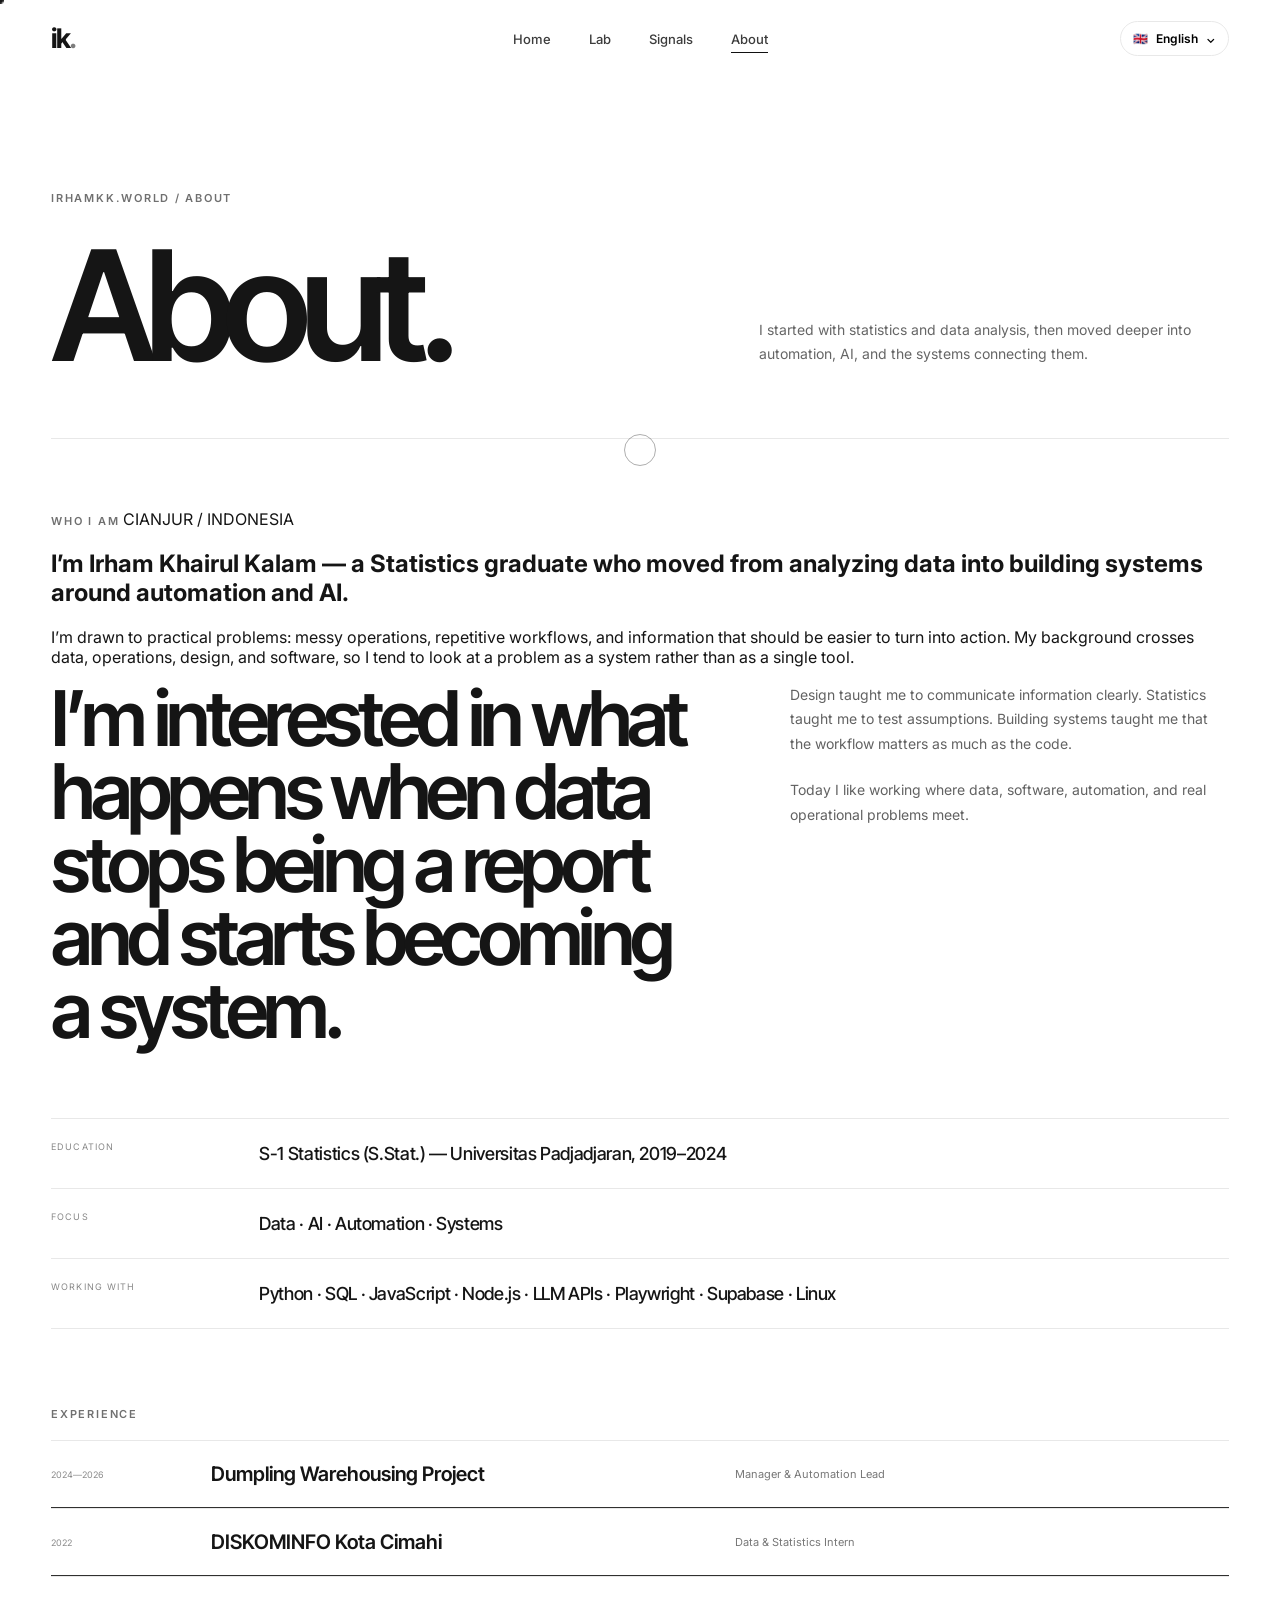
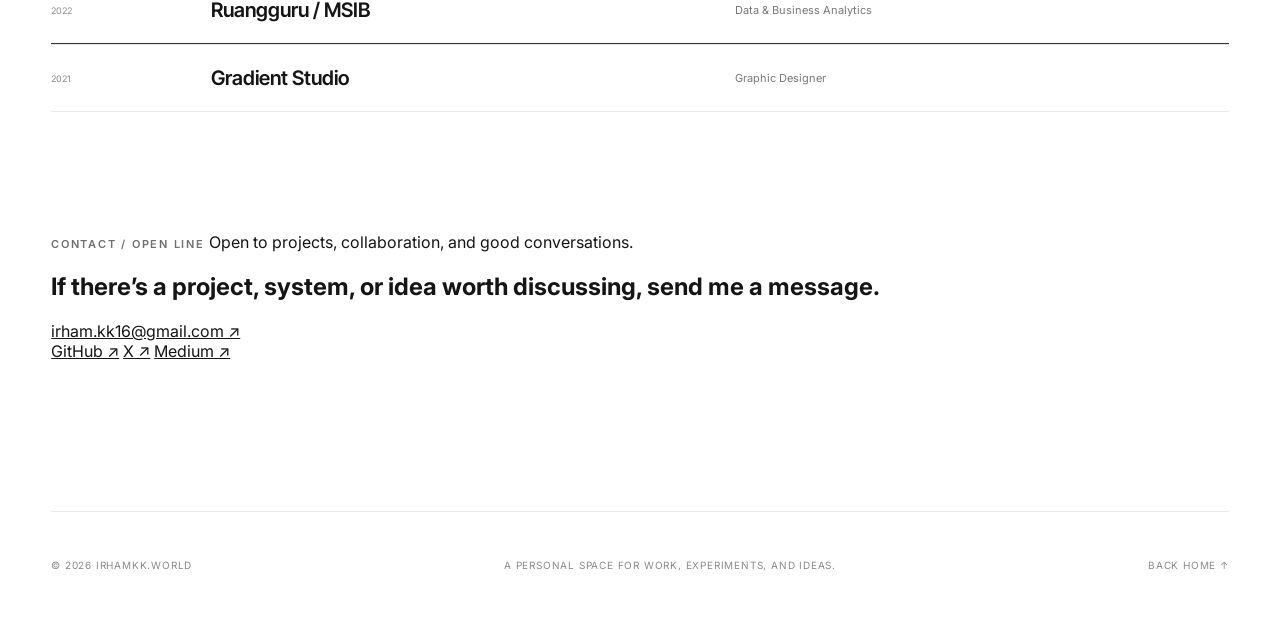
==== commit b6851e3e: "Preview: expand About and merge Contact into it" ====
--- a/about.html
+++ b/about.html
@@ -3,7 +3,7 @@
   <meta name="viewport" content="width=device-width,initial-scale=1">
   <meta name="theme-color" content="#ffffff">
   <title>About — Irham Khairul Kalam</title>
-  <meta name="description" content="About Irham Khairul Kalam — statistics, data, automation, AI systems, experience, and capabilities.">
+  <meta name="description" content="About Irham Khairul Kalam — statistics, data, automation, AI systems, experience, and contact.">
   <link rel="icon" type="image/svg+xml" href="data:image/svg+xml,%3Csvg xmlns='http://www.w3.org/2000/svg' viewBox='0 0 64 64'%3E%3Crect width='64' height='64' fill='%23ffffff'/%3E%3Ctext x='8' y='44' font-family='Arial,sans-serif' font-size='38' font-weight='700' fill='%23111111'%3Eik.%3C/text%3E%3C/svg%3E">
   <link rel="preconnect" href="https://fonts.googleapis.com">
   <link rel="preconnect" href="https://fonts.gstatic.com" crossorigin>
@@ -18,7 +18,6 @@
       <a href="/lab" data-page-link="lab" data-i18n="nav.lab">Lab</a>
       <a href="/signals" data-page-link="signals" data-i18n="nav.signals">Signals</a>
       <a href="/about" data-page-link="about" data-i18n="nav.about">About</a>
-      <a href="/contact" data-page-link="contact" data-i18n="nav.contact">Contact</a>
     </nav>
     <div class="nav-right">
       <div class="lang" id="lang">
@@ -37,15 +36,25 @@
   <a href="/lab" data-i18n="nav.lab">Lab</a>
   <a href="/signals" data-i18n="nav.signals">Signals</a>
   <a href="/about" data-i18n="nav.about">About</a>
-  <a href="/contact" data-i18n="nav.contact">Contact</a>
 </div>
 <main class="subpage">
-  <section class="page-hero wrap reveal">
+  <section class="page-hero wrap about-hero reveal">
     <div class="section-kicker">IRHAMKK.WORLD / ABOUT</div>
-    <div class="page-hero-grid"><h1 data-i18n="about.title">About.</h1><p data-i18n="about.lead">I started with statistics and data analysis, then moved deeper into automation, AI, and the systems connecting them.</p></div>
+    <div class="page-hero-grid"><h1 data-i18n="about.title">About.</h1><p data-i18n="about.lead">The person, background, and context behind the projects, experiments, and signals.</p></div>
   </section>
 
   <section class="about-page wrap">
+    <div class="about-identity reveal">
+      <div class="about-identity-label">
+        <span class="section-kicker" data-i18n="about.whoLabel">Who I am</span>
+        <span class="about-coordinate">CIANJUR / INDONESIA</span>
+      </div>
+      <div class="about-identity-copy">
+        <h2 data-i18n="about.summary">I’m Irham Khairul Kalam — a Statistics graduate who moved from analyzing data into building systems around automation and AI.</h2>
+        <p data-i18n="about.summary2">I’m drawn to practical problems: messy operations, repetitive workflows, and information that should be easier to turn into action. My background crosses data, operations, design, and software, so I tend to look at a problem as a system rather than as a single tool.</p>
+      </div>
+    </div>
+
     <div class="about-lead-grid reveal">
       <h2 data-i18n="about.big">I’m interested in what happens when data stops being a report and starts becoming a system.</h2>
       <div><p data-i18n="about.story1">Design taught me to communicate information clearly. Statistics taught me to test assumptions. Building systems taught me that the workflow matters as much as the code.</p><p data-i18n="about.story2">Today I like working where data, software, automation, and real operational problems meet.</p></div>
@@ -65,6 +74,24 @@
       <div class="exp-mini-row"><span>2021</span><strong>Gradient Studio</strong><em data-i18n="exp.3.role">Graphic Designer</em></div>
     </div>
   </section>
+
+  <section class="about-contact" id="contact">
+    <div class="wrap about-contact-inner reveal">
+      <div class="about-contact-meta">
+        <span class="section-kicker">CONTACT / OPEN LINE</span>
+        <span data-i18n="about.contactStatus">Open to projects, collaboration, and good conversations.</span>
+      </div>
+      <div class="about-contact-main">
+        <h2 data-i18n="about.contactTitle">If there’s a project, system, or idea worth discussing, send me a message.</h2>
+        <a class="about-contact-email" href="mailto:irham.kk16@gmail.com">irham.kk16@gmail.com ↗</a>
+      </div>
+      <div class="about-contact-links">
+        <a href="https://github.com/irhamkk" target="_blank" rel="noopener">GitHub ↗</a>
+        <a href="https://x.com/parsialverse" target="_blank" rel="noopener">X ↗</a>
+        <a href="https://medium.com/@parsial" target="_blank" rel="noopener">Medium ↗</a>
+      </div>
+    </div>
+  </section>
 </main>
 <footer class="site-footer wrap">
   <span>© 2026 IRHAMKK.WORLD</span>
--- a/style.css
+++ b/style.css
@@ -1037,3 +1037,310 @@
   .ciel-panel{right:10px;bottom:80px;width:calc(100vw - 20px);padding:18px}
   .ciel-panel-head h3{font-size:28px}
 }
+
+
+/* =========================================================
+   PREVIEW V2 — MULTI-PAGE IRHAMKK.WORLD
+   concise Home / dedicated Lab / dense Signals
+   ========================================================= */
+
+body[data-page]{min-height:100vh}
+body[data-page] .nav-links a.active:after{right:0}
+.subpage{padding-top:78px}
+.site-footer{
+  display:flex;justify-content:space-between;gap:24px;align-items:center;
+  min-height:108px;border-top:1px solid var(--line);
+  font-size:10px;letter-spacing:.08em;text-transform:uppercase;color:#8a8a8a
+}
+.site-footer a{text-decoration:none}
+
+/* HOME: deliberately short, only an overview */
+.home-hero{min-height:100svh}
+.home-overview{padding:100px 0 110px}
+.overview-intro{
+  display:grid;grid-template-columns:160px minmax(0,1.2fr) minmax(280px,.7fr);
+  gap:38px;align-items:end;padding-bottom:38px;border-bottom:1px solid var(--line)
+}
+.overview-intro h2{
+  margin:0;font:600 clamp(42px,5vw,72px)/.98 var(--display);
+  letter-spacing:-.055em;max-width:850px
+}
+.overview-intro p{margin:0;color:#686868;font-size:13px;line-height:1.7;max-width:470px}
+
+.home-news-layout{
+  display:grid;grid-template-columns:minmax(0,1.35fr) minmax(320px,.65fr);
+  gap:0;margin-top:48px;border:1px solid var(--line)
+}
+.home-news-main{padding:28px 32px 34px;border-right:1px solid var(--line);min-height:410px}
+.home-news-side{display:grid;grid-template-rows:repeat(3,1fr)}
+.overview-label{
+  display:flex;justify-content:space-between;gap:22px;align-items:center;
+  padding-bottom:18px;margin-bottom:26px;border-bottom:1px solid var(--line);
+  font-size:10px;font-weight:600;letter-spacing:.1em;text-transform:uppercase;color:#797979
+}
+.overview-label a{text-decoration:none;color:#222;letter-spacing:0;text-transform:none;font-size:11px}
+.home-news-main .signal-feature{min-height:0}
+.home-news-main .signal-feature h2{
+  max-width:900px;font-size:clamp(42px,4.8vw,72px)
+}
+.home-news-main .signal-feature p{max-width:730px}
+.home-signal-mini{
+  padding:24px;border-bottom:1px solid var(--line);display:flex;flex-direction:column;justify-content:center
+}
+.home-signal-mini:last-child{border-bottom:0}
+.home-signal-mini>div{display:flex;justify-content:space-between;gap:12px;margin-bottom:12px}
+.home-signal-mini span,.home-signal-mini time{font-size:9px;letter-spacing:.09em;color:#828282}
+.home-signal-mini span{font-weight:700}
+.home-signal-mini h3{margin:0 0 10px;font:600 22px/1.03 var(--display);letter-spacing:-.035em}
+.home-signal-mini p{margin:0;color:#747474;font-size:11px;line-height:1.55}
+
+.home-columns{display:grid;grid-template-columns:1fr 1fr;gap:34px;margin-top:54px}
+.home-column{min-width:0}
+.home-list{border-top:1px solid var(--line)}
+.home-row{
+  display:grid;grid-template-columns:minmax(0,1fr) minmax(180px,.8fr) 24px;
+  gap:20px;align-items:center;padding:20px 0;border-bottom:1px solid var(--line);
+  text-decoration:none;transition:padding .3s var(--ease),background .25s ease
+}
+.home-row:hover{padding-left:12px;padding-right:12px;background:#fafaf8}
+.home-row span{min-width:0}
+.home-row small{display:block;margin-bottom:6px;font-size:8px;letter-spacing:.1em;color:#8b8b8b}
+.home-row strong{font:600 20px/1.05 var(--display);letter-spacing:-.025em}
+.home-row em{font-style:normal;color:#777;font-size:10px;line-height:1.5}
+.home-row b{font-weight:500}
+.home-about-strip{
+  display:grid;grid-template-columns:1.25fr .75fr auto;gap:38px;align-items:end;
+  margin-top:72px;padding:32px 0 0;border-top:1px solid var(--line)
+}
+.home-about-strip h3{margin:13px 0 0;font:600 clamp(30px,3.7vw,50px)/1 var(--display);letter-spacing:-.045em}
+.home-about-strip p{margin:0;color:#686868;font-size:12px;line-height:1.65}
+.home-about-strip>a{text-decoration:none;font-size:11px;font-weight:600;border-bottom:1px solid #bbb;padding-bottom:3px;white-space:nowrap}
+
+/* subpage heroes */
+.page-hero{padding:clamp(88px,9vw,130px) 0 72px;border-bottom:1px solid var(--line)}
+.page-hero-grid{
+  display:grid;grid-template-columns:minmax(0,1fr) minmax(300px,470px);
+  gap:80px;align-items:end;margin-top:42px
+}
+.page-hero h1{
+  margin:0;font:600 clamp(88px,12vw,176px)/.78 var(--display);
+  letter-spacing:-.075em
+}
+.page-hero p{margin:0;color:#666;font-size:14px;line-height:1.72;max-width:470px}
+
+/* LAB + CIEL full chat */
+.ciel-lab{padding:74px 0 40px}
+.ciel-lab-head{
+  display:flex;justify-content:space-between;align-items:flex-end;gap:30px;margin-bottom:24px
+}
+.ciel-lab-head h2{margin:10px 0 0;font:600 52px/.9 var(--display);letter-spacing:-.05em}
+.ciel-lab-meta{display:flex;align-items:center;gap:18px;font-size:10px;color:#7c7c7c}
+.ciel-lab-meta>span{display:flex;align-items:center;gap:7px}
+.ciel-lab-meta i{width:7px;height:7px;border-radius:50%;background:#e0b949}
+.ciel-lab-meta strong{padding:8px 11px;border:1px solid var(--line);border-radius:999px;color:#333}
+
+.ciel-app{
+  width:min(980px,100%);min-height:720px;margin:0 auto;
+  border:1px solid #dcdcd7;border-radius:28px;background:#fbfbf9;
+  display:grid;grid-template-rows:auto 1fr auto;overflow:hidden;
+  box-shadow:0 26px 80px rgba(0,0,0,.055)
+}
+.ciel-app-top{
+  min-height:72px;padding:14px 18px;border-bottom:1px solid #e4e4df;
+  display:flex;justify-content:space-between;align-items:center;background:rgba(255,255,255,.75)
+}
+.ciel-brand{display:flex;align-items:center;gap:11px}
+.ciel-symbol,.ciel-empty-orb{
+  width:38px;height:38px;border-radius:50%;display:grid;place-items:center;
+  background:#151515;color:#fff;font:600 13px/1 var(--display)
+}
+.ciel-brand strong{display:block;font:600 13px/1 var(--display)}
+.ciel-brand small{display:block;margin-top:5px;color:#8a8a8a;font-size:9px}
+.ciel-model{position:relative}
+.ciel-model select{
+  appearance:none;border:1px solid #dfdfda;border-radius:999px;background:#fff;
+  padding:8px 30px 8px 12px;font-size:10px;outline:0
+}
+.ciel-model>span{position:absolute;right:11px;top:50%;transform:translateY(-52%);font-size:10px;pointer-events:none}
+.ciel-chat-stage{position:relative;min-height:520px;overflow:auto}
+.ciel-empty{
+  min-height:520px;display:flex;flex-direction:column;justify-content:center;align-items:center;
+  text-align:center;padding:50px 22px
+}
+.ciel-empty[hidden]{display:none}
+.ciel-empty-orb{width:48px;height:48px;margin-bottom:20px;background:#dce960;color:#111;font-size:16px}
+.ciel-empty h3{margin:0;font:500 clamp(30px,3.7vw,48px)/1 var(--display);letter-spacing:-.045em}
+.ciel-empty p{margin:14px 0 0;max-width:520px;color:#777;font-size:12px;line-height:1.65}
+.ciel-prompts{display:flex;flex-wrap:wrap;justify-content:center;gap:8px;margin-top:26px;max-width:720px}
+.ciel-prompts button{
+  border:1px solid #dfdfda;border-radius:999px;background:#fff;padding:9px 12px;
+  color:#555;font-size:10px;cursor:pointer
+}
+.ciel-prompts button:hover{border-color:#a9a9a3;color:#111}
+.ciel-thread-large{padding:40px;display:grid;align-content:start;gap:14px}
+.ciel-thread-large:empty{padding:0}
+.ciel-message{max-width:min(76%,680px);padding:12px 14px;border-radius:15px;font-size:12px;line-height:1.6}
+.ciel-message.user{justify-self:end;background:#151515;color:#fff;border-bottom-right-radius:4px}
+.ciel-message.assistant{justify-self:start;background:#ecece7;color:#3c3c3c;border-bottom-left-radius:4px}
+.ciel-composer-large{
+  margin:0 18px 18px;padding:14px 14px 10px;border:1px solid #d7d7d2;border-radius:22px;
+  background:#fff;box-shadow:0 12px 35px rgba(0,0,0,.06)
+}
+.ciel-composer-large textarea{
+  width:100%;min-height:55px;max-height:150px;resize:none;border:0;outline:0;
+  background:transparent;font:400 13px/1.55 var(--sans);color:#161616
+}
+.ciel-composer-large textarea::placeholder{color:#999}
+.ciel-composer-bottom{display:flex;justify-content:space-between;align-items:center;gap:18px}
+.ciel-scope-note{font-size:9px;color:#969690}
+.ciel-send{
+  width:38px;height:38px;border:0;border-radius:50%;display:grid;place-items:center;
+  background:#151515;color:#fff;font-size:16px;cursor:pointer
+}
+.lab-archive{padding-top:90px}
+.lab-grid{
+  display:grid;grid-template-columns:repeat(3,minmax(0,1fr));
+  border-top:1px solid var(--line);border-left:1px solid var(--line)
+}
+.lab-card{
+  min-height:320px;padding:22px;border-right:1px solid var(--line);border-bottom:1px solid var(--line);
+  display:flex;flex-direction:column;justify-content:space-between;background:#fff;
+  transition:background .28s ease,transform .28s var(--ease)
+}
+.lab-card:hover{background:#fafaf7;transform:translateY(-4px)}
+.lab-card-top{display:flex;justify-content:space-between;gap:12px;font-size:9px;color:#898989;letter-spacing:.08em}
+.lab-status{display:flex;align-items:center;gap:6px}
+.lab-status i{width:7px;height:7px;border-radius:50%;background:#b7cc51}
+.lab-card h3{margin:0 0 12px;font:600 clamp(27px,2.6vw,38px)/1 var(--display);letter-spacing:-.04em}
+.lab-card p{margin:0;color:#696969;font-size:12px;line-height:1.68}
+.lab-tags,.signal-tags{display:flex;flex-wrap:wrap;gap:7px;margin-top:24px}
+.lab-tags span,.signal-tags span{
+  padding:6px 9px;border:1px solid #e0e0db;border-radius:999px;background:#fff;
+  color:#636363;font-size:9px;line-height:1
+}
+
+/* SIGNALS: deliberately dense and editorial */
+.signals-desk{padding:46px 0 110px}
+.signals-toolbar{
+  display:flex;justify-content:space-between;gap:24px;align-items:center;
+  padding-bottom:22px;border-bottom:1px solid var(--line)
+}
+.signals-filters{display:flex;gap:24px;flex-wrap:wrap}
+.signals-filters button{
+  position:relative;border:0;background:none;padding:6px 0;color:#777;font-size:10px;font-weight:600;cursor:pointer
+}
+.signals-filters button:after{content:"";position:absolute;left:0;right:100%;bottom:0;height:1px;background:#111;transition:right .25s var(--ease)}
+.signals-filters button.is-active{color:#111}
+.signals-filters button.is-active:after{right:0}
+.signals-count{font-size:9px;letter-spacing:.1em;color:#999}
+
+.signals-featured{padding:44px 0 50px;border-bottom:1px solid var(--line)}
+.signal-feature{max-width:1120px}
+.signal-feature-meta{display:flex;gap:20px;align-items:center;margin-bottom:22px}
+.signal-feature-meta span{font-size:9px;font-weight:700;letter-spacing:.12em}
+.signal-feature-meta time{font-size:9px;color:#909090}
+.signal-feature h2{
+  margin:0;max-width:1050px;font:600 clamp(52px,7vw,104px)/.9 var(--display);
+  letter-spacing:-.065em
+}
+.signal-feature p{margin:24px 0 0;max-width:760px;color:#666;font-size:14px;line-height:1.7}
+
+.signals-stream{border-top:0}
+.signal-stream-card{
+  display:grid;grid-template-columns:160px minmax(0,1fr) 40px;
+  gap:34px;align-items:start;padding:28px 0;border-bottom:1px solid var(--line);
+  transition:padding .28s var(--ease),background .25s ease
+}
+.signal-stream-card:hover{padding-left:14px;padding-right:14px;background:#fafaf7}
+.signal-stream-meta{display:flex;flex-direction:column;gap:8px}
+.signal-stream-meta span{font-size:9px;font-weight:700;letter-spacing:.11em}
+.signal-stream-meta time{font-size:9px;color:#929292}
+.signal-stream-copy h3{margin:0;font:600 clamp(29px,3.4vw,50px)/1 var(--display);letter-spacing:-.045em}
+.signal-stream-copy p{margin:13px 0 0;max-width:760px;color:#676767;font-size:12px;line-height:1.68}
+.signal-stream-copy .signal-tags{margin-top:16px}
+.signal-arrow{justify-self:end;font-size:16px;color:#777}
+
+/* ABOUT */
+.about-page{padding:70px 0 120px}
+.about-lead-grid{
+  display:grid;grid-template-columns:minmax(0,1.2fr) minmax(300px,.8fr);
+  gap:80px;padding-bottom:70px
+}
+.about-lead-grid h2{margin:0;font:600 clamp(46px,6vw,86px)/.95 var(--display);letter-spacing:-.06em}
+.about-lead-grid p{margin:0 0 22px;color:#626262;font-size:14px;line-height:1.75}
+.about-facts{border-top:1px solid var(--line)}
+.about-facts>div{display:grid;grid-template-columns:180px 1fr;gap:28px;padding:22px 0;border-bottom:1px solid var(--line)}
+.about-facts span{font-size:9px;text-transform:uppercase;letter-spacing:.12em;color:#888}
+.about-facts strong{font:500 18px/1.4 var(--display)}
+.experience-page{margin-top:80px}
+.experience-page>.section-kicker{margin-bottom:20px}
+.exp-mini-row{display:grid;grid-template-columns:130px 1fr 1fr;gap:30px;align-items:center;padding:22px 0;border-top:1px solid var(--line)}
+.exp-mini-row:last-child{border-bottom:1px solid var(--line)}
+.exp-mini-row span{font-size:9px;color:#8c8c8c}
+.exp-mini-row strong{font:600 20px/1.1 var(--display)}
+.exp-mini-row em{font-style:normal;color:#777;font-size:11px}
+
+/* CONTACT */
+.contact-page{min-height:calc(100vh - 108px)}
+.contact-page-inner{
+  min-height:calc(100vh - 186px);padding:clamp(100px,12vw,180px) 0;
+  display:flex;flex-direction:column;justify-content:center;align-items:flex-start
+}
+.contact-page-inner h1{
+  margin:30px 0 26px;max-width:1150px;
+  font:600 clamp(66px,10vw,150px)/.84 var(--display);letter-spacing:-.075em;text-transform:uppercase
+}
+.contact-page-inner>p{margin:0;max-width:580px;color:#666;font-size:14px;line-height:1.7}
+.contact-page-email{margin-top:46px;font:600 clamp(25px,3vw,40px)/1 var(--display);letter-spacing:-.04em;text-decoration:none;border-bottom:1px solid #aaa;padding-bottom:5px}
+.contact-page-links{display:flex;gap:20px;margin-top:36px}
+.contact-page-links a{text-decoration:none;font-size:11px;font-weight:600}
+
+/* heading utilities reused */
+.section-head-simple{
+  display:grid;grid-template-columns:minmax(0,1.2fr) minmax(260px,.8fr);
+  gap:50px;align-items:end;margin-bottom:38px
+}
+.section-head-simple .section-title{margin-top:14px}
+.section-title.medium{font-size:clamp(48px,6vw,84px)}
+.section-head-simple .aside-copy{margin:0;justify-self:end}
+
+@media(max-width:1050px){
+  .overview-intro{grid-template-columns:1fr;gap:20px}
+  .home-news-layout{grid-template-columns:1fr}
+  .home-news-main{border-right:0;border-bottom:1px solid var(--line)}
+  .home-news-side{grid-template-columns:repeat(3,1fr);grid-template-rows:none}
+  .home-signal-mini{border-right:1px solid var(--line);border-bottom:0}
+  .home-signal-mini:last-child{border-right:0}
+  .home-columns{grid-template-columns:1fr}
+  .home-about-strip{grid-template-columns:1fr;gap:20px}
+  .page-hero-grid,.about-lead-grid,.section-head-simple{grid-template-columns:1fr;gap:24px}
+  .lab-grid{grid-template-columns:repeat(2,1fr)}
+}
+@media(max-width:760px){
+  .subpage{padding-top:70px}
+  .site-footer{flex-direction:column;align-items:flex-start;justify-content:center;padding-top:24px;padding-bottom:24px}
+  .home-overview{padding-top:72px}
+  .home-news-side{grid-template-columns:1fr}
+  .home-signal-mini{border-right:0;border-bottom:1px solid var(--line)}
+  .home-row{grid-template-columns:1fr 22px}
+  .home-row em{grid-column:1}
+  .page-hero{padding-top:74px}
+  .page-hero h1{font-size:clamp(70px,24vw,120px)}
+  .ciel-lab-head{align-items:flex-start;flex-direction:column}
+  .ciel-app{min-height:650px;border-radius:22px}
+  .ciel-chat-stage,.ciel-empty{min-height:450px}
+  .ciel-empty{padding:36px 18px}
+  .ciel-prompts{flex-direction:column;width:100%;max-width:440px}
+  .ciel-prompts button{text-align:left}
+  .ciel-scope-note{max-width:210px}
+  .lab-grid{grid-template-columns:1fr}
+  .lab-card:hover{transform:none}
+  .signals-toolbar{align-items:flex-start;flex-direction:column}
+  .signals-filters{gap:18px}
+  .signal-stream-card{grid-template-columns:1fr 28px;gap:12px}
+  .signal-stream-meta{grid-column:1;flex-direction:row}
+  .signal-stream-copy{grid-column:1}
+  .signal-arrow{grid-column:2;grid-row:1/3}
+  .signal-stream-card:hover{padding-left:0;padding-right:0}
+  .about-facts>div,.exp-mini-row{grid-template-columns:1fr;gap:8px}
+}
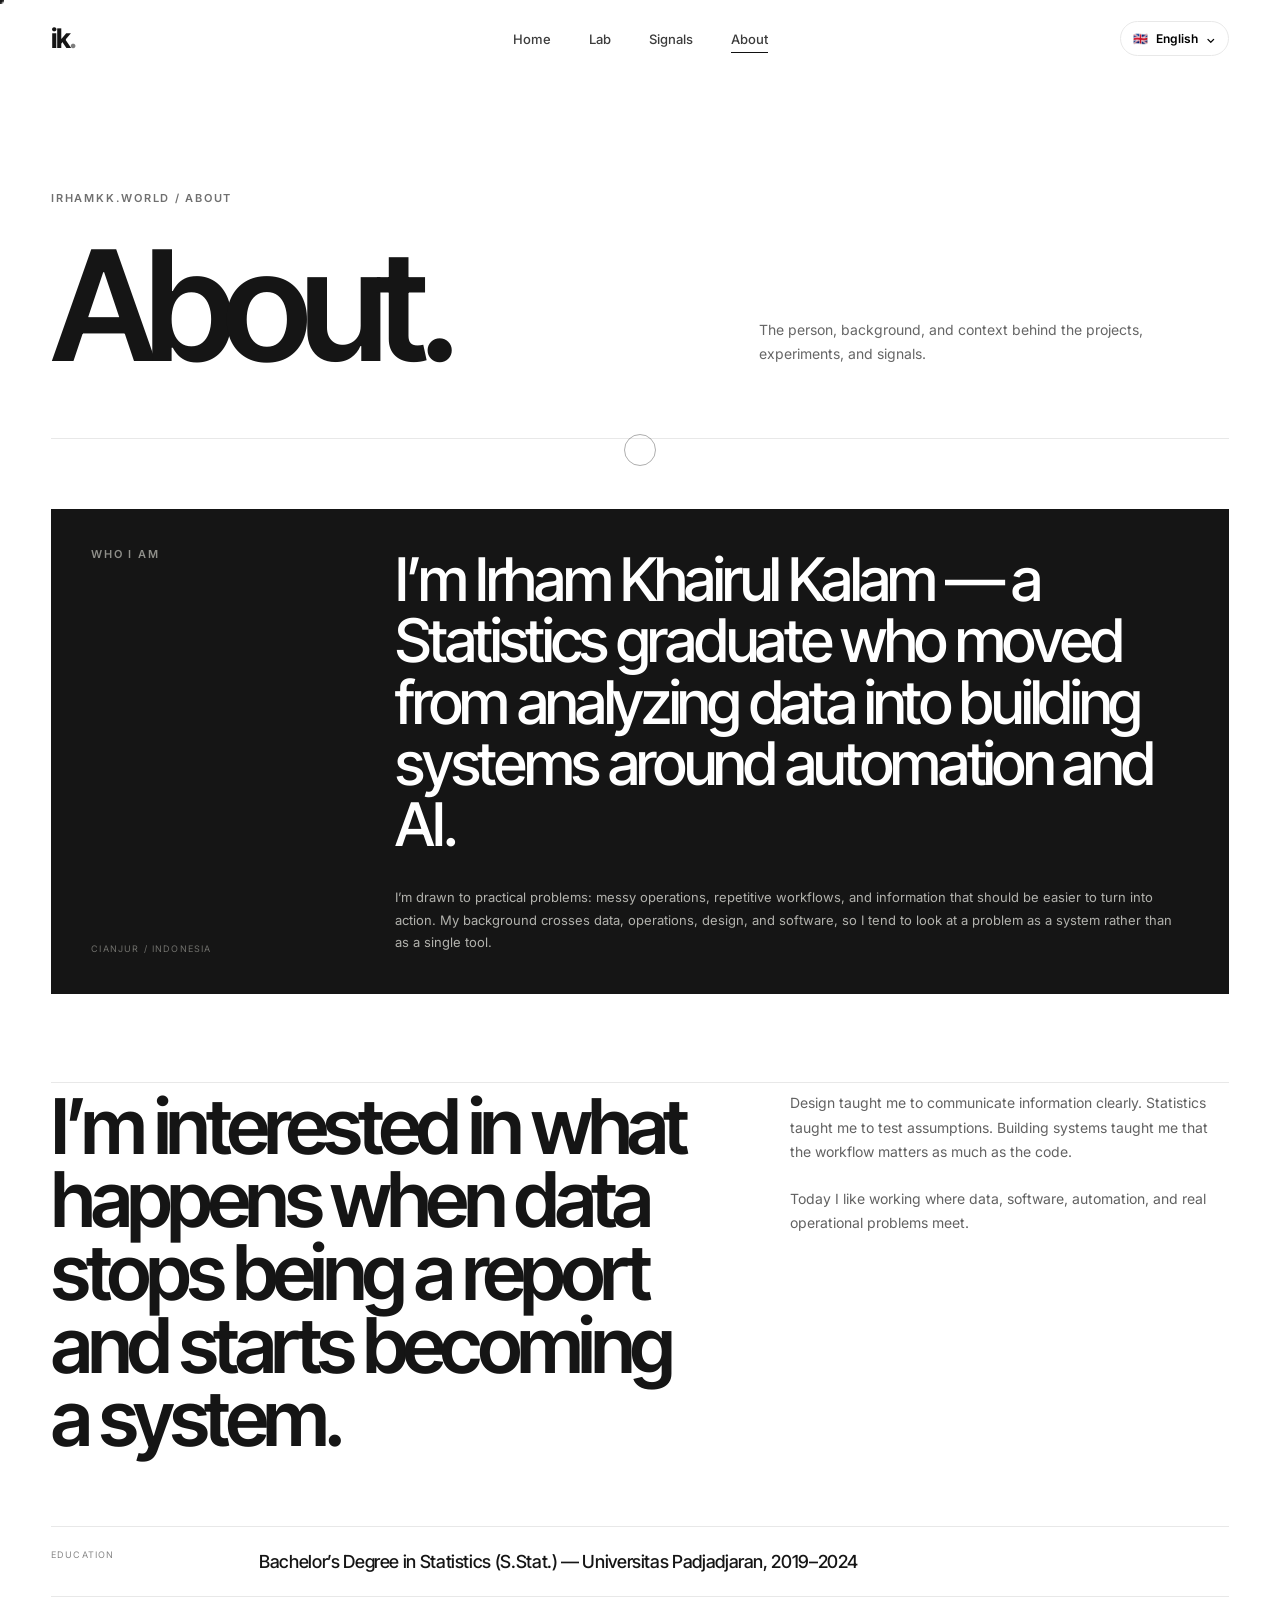
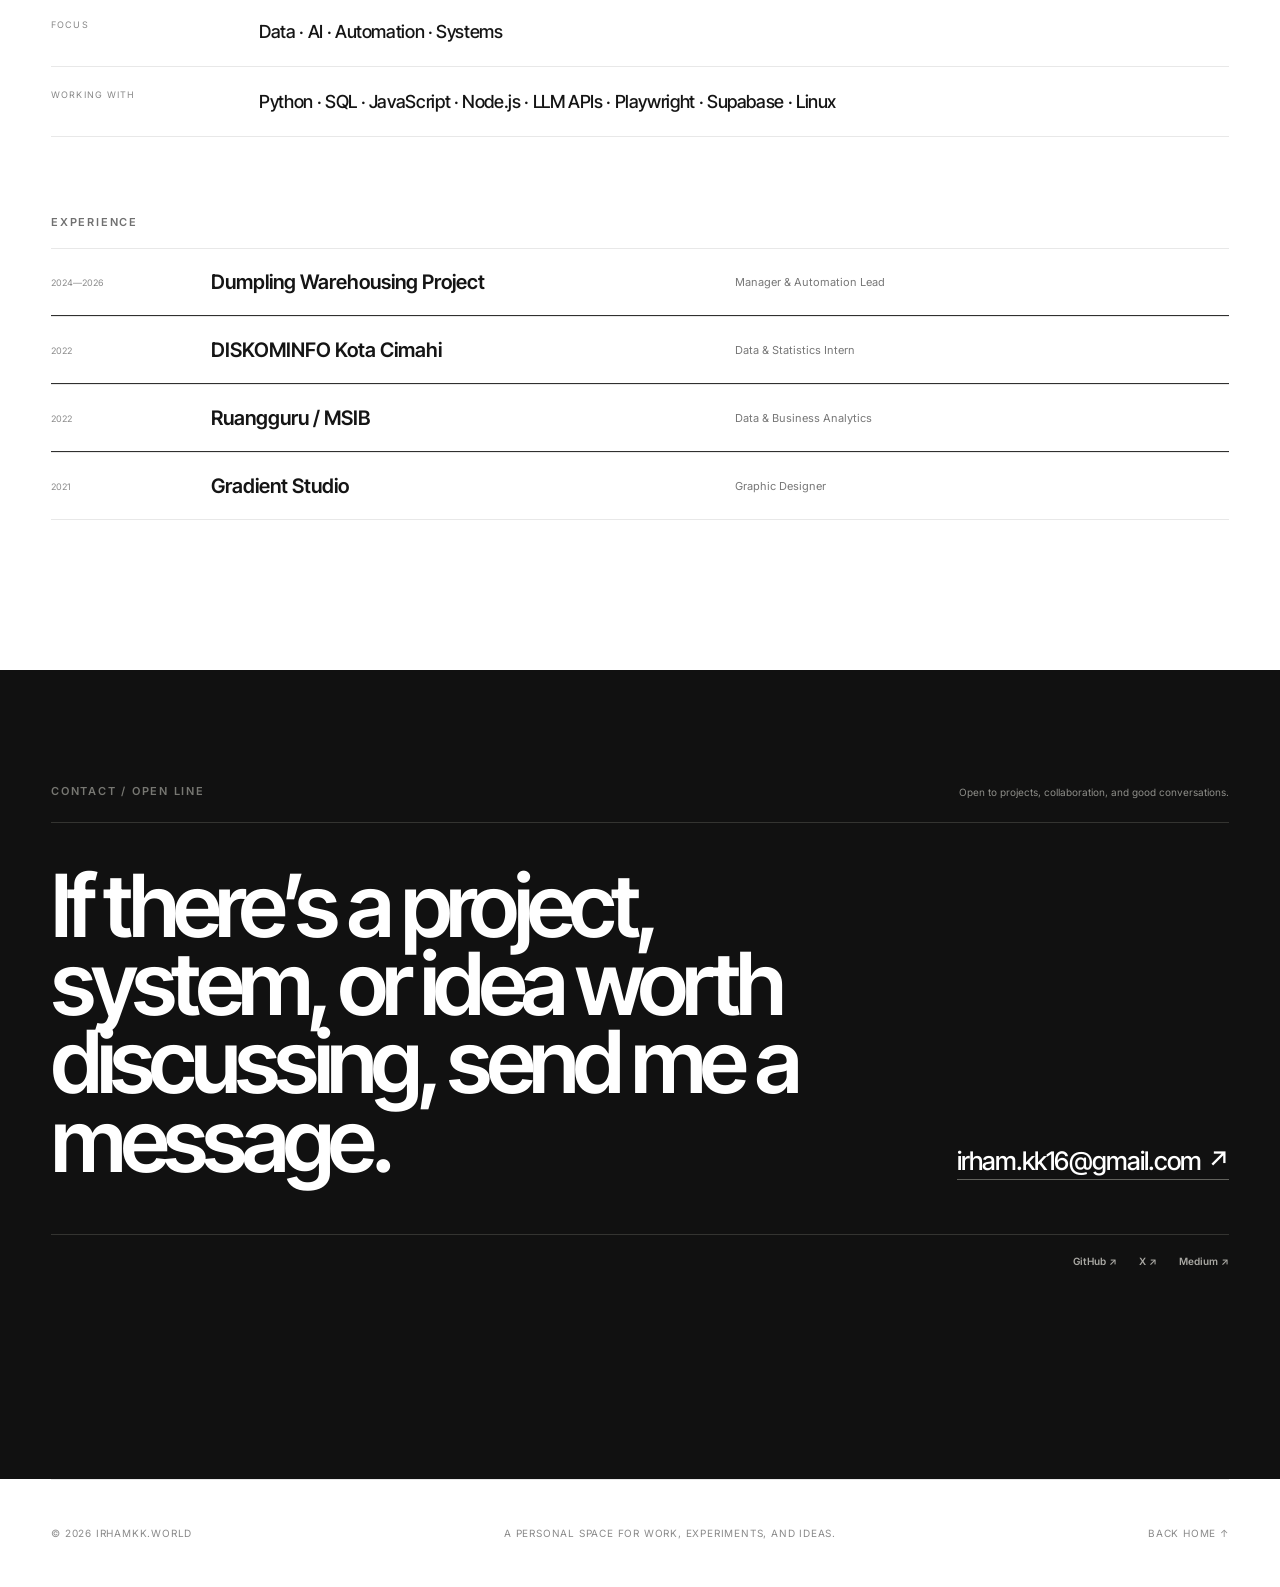
==== commit 35e03617: "Preview: make Home navigation target the hero explicitly" ====
--- a/about.html
+++ b/about.html
@@ -12,9 +12,9 @@
 </head><body data-page="about">
 <header class="nav" id="nav">
   <div class="nav-inner">
-    <a class="brand" href="/" aria-label="Home">ik<span class="dot">.</span></a>
+    <a class="brand" href="/#home" aria-label="Home">ik<span class="dot">.</span></a>
     <nav class="nav-links" aria-label="Primary navigation">
-      <a href="/" data-page-link="home" data-i18n="nav.home">Home</a>
+      <a href="/#home" data-page-link="home" data-i18n="nav.home">Home</a>
       <a href="/lab" data-page-link="lab" data-i18n="nav.lab">Lab</a>
       <a href="/signals" data-page-link="signals" data-i18n="nav.signals">Signals</a>
       <a href="/about" data-page-link="about" data-i18n="nav.about">About</a>
@@ -32,7 +32,7 @@
   </div>
 </header>
 <div class="mobile-menu" id="mobileMenu">
-  <a href="/" data-i18n="nav.home">Home</a>
+  <a href="/#home" data-i18n="nav.home">Home</a>
   <a href="/lab" data-i18n="nav.lab">Lab</a>
   <a href="/signals" data-i18n="nav.signals">Signals</a>
   <a href="/about" data-i18n="nav.about">About</a>
@@ -96,6 +96,6 @@
 <footer class="site-footer wrap">
   <span>© 2026 IRHAMKK.WORLD</span>
   <span data-i18n="footer.note">A personal space for work, experiments, and ideas.</span>
-  <a href="/" data-i18n="footer.home">Back home ↑</a>
+  <a href="/#home" data-i18n="footer.home">Back home ↑</a>
 </footer>
 <script src="/script.js" defer></script></body></html>
--- a/style.css
+++ b/style.css
@@ -1344,3 +1344,794 @@
   .signal-stream-card:hover{padding-left:0;padding-right:0}
   .about-facts>div,.exp-mini-row{grid-template-columns:1fr;gap:8px}
 }
+
+
+/* =========================================================
+   PREVIEW V3 — editorial Home + fuller About
+   ========================================================= */
+
+/* HOME / front page */
+.home-overview-v3{
+  padding:clamp(82px,8vw,118px) 0 112px;
+}
+
+.world-deck{
+  display:grid;
+  grid-template-columns:minmax(220px,.34fr) minmax(0,1fr);
+  min-height:290px;
+  border-top:1px solid var(--line);
+  border-bottom:1px solid var(--line);
+  overflow:hidden;
+}
+
+.world-deck-mark{
+  position:relative;
+  display:flex;
+  flex-direction:column;
+  justify-content:space-between;
+  padding:26px 28px 24px;
+  background:#151515;
+  color:#fff;
+  overflow:hidden;
+}
+.world-deck-mark:after{
+  content:"";
+  position:absolute;
+  right:-68px;
+  top:-66px;
+  width:180px;
+  height:180px;
+  border:1px solid rgba(220,233,96,.6);
+  border-radius:50%;
+}
+.world-deck-mark span,
+.world-deck-mark small{
+  position:relative;
+  z-index:1;
+  font-size:9px;
+  letter-spacing:.14em;
+  color:#9d9d98;
+}
+.world-deck-mark strong{
+  position:relative;
+  z-index:1;
+  margin-left:-5px;
+  font:600 clamp(76px,8vw,118px)/.75 var(--display);
+  letter-spacing:-.08em;
+  color:#fff;
+}
+.world-deck-copy{
+  display:grid;
+  grid-template-columns:150px minmax(0,1fr);
+  column-gap:36px;
+  row-gap:18px;
+  align-content:center;
+  padding:36px 0 38px 52px;
+}
+.world-deck-copy .section-kicker{
+  grid-row:1 / span 2;
+  padding-top:8px;
+}
+.world-deck-copy h2{
+  margin:0;
+  max-width:950px;
+  font:600 clamp(44px,5.5vw,78px)/.94 var(--display);
+  letter-spacing:-.06em;
+}
+.world-deck-copy p{
+  margin:0;
+  max-width:700px;
+  color:#666;
+  font-size:13px;
+  line-height:1.7;
+}
+
+.frontpage-v3{
+  display:grid;
+  grid-template-columns:minmax(0,1.45fr) minmax(310px,.55fr);
+  margin-top:54px;
+  border-top:1px solid #171717;
+  border-bottom:1px solid var(--line);
+}
+.frontpage-lead{
+  min-width:0;
+  padding:24px 42px 38px 0;
+  border-right:1px solid var(--line);
+}
+.frontpage-kicker,
+.frontpage-rail-head{
+  display:flex;
+  justify-content:space-between;
+  align-items:center;
+  gap:20px;
+  min-height:34px;
+  padding-bottom:16px;
+  border-bottom:1px solid var(--line);
+  font-size:9px;
+  font-weight:600;
+  letter-spacing:.12em;
+  text-transform:uppercase;
+  color:#777;
+}
+.frontpage-kicker a{
+  color:#151515;
+  text-decoration:none;
+  letter-spacing:0;
+  text-transform:none;
+  font-size:10px;
+}
+.frontpage-lead .signal-feature{
+  padding-top:32px;
+}
+.frontpage-lead .signal-feature h2{
+  max-width:900px;
+  font-size:clamp(50px,6vw,86px);
+  line-height:.91;
+}
+.frontpage-lead .signal-feature p{
+  max-width:700px;
+  font-size:13px;
+}
+.frontpage-rail{
+  min-width:0;
+  padding:24px 0 0 28px;
+}
+.frontpage-rail-head strong{
+  font:600 30px/.9 var(--display);
+  letter-spacing:-.04em;
+  color:#171717;
+}
+.frontpage-rail .home-signal-mini{
+  min-height:0;
+  padding:22px 0;
+  border-bottom:1px solid var(--line);
+}
+.frontpage-rail .home-signal-mini>div{
+  margin-bottom:10px;
+}
+.frontpage-rail .home-signal-mini h3{
+  font-size:21px;
+}
+.frontpage-rail .home-signal-mini p{
+  max-width:420px;
+}
+
+.world-index{
+  display:grid;
+  grid-template-columns:repeat(3,minmax(0,1fr));
+  margin-top:68px;
+  background:#141414;
+  border:1px solid #141414;
+}
+.world-index-item{
+  position:relative;
+  min-height:350px;
+  padding:26px;
+  display:flex;
+  flex-direction:column;
+  justify-content:space-between;
+  color:#f4f4ef;
+  text-decoration:none;
+  border-right:1px solid #363633;
+  overflow:hidden;
+  transition:background .28s ease;
+}
+.world-index-item:last-child{border-right:0}
+.world-index-item:hover{background:#1b1b1a}
+.world-index-item:after{
+  content:"";
+  position:absolute;
+  left:26px;
+  right:100%;
+  top:0;
+  height:3px;
+  background:#dce960;
+  transition:right .35s var(--ease);
+}
+.world-index-item:hover:after{right:26px}
+.world-index-top{
+  display:flex;
+  justify-content:space-between;
+  align-items:flex-start;
+  gap:20px;
+  color:#8b8b86;
+  font-size:9px;
+  letter-spacing:.13em;
+}
+.world-index-top strong{
+  font:600 48px/.8 var(--display);
+  letter-spacing:-.07em;
+  color:#3f3f3b;
+}
+.world-index-body{
+  position:relative;
+  padding-top:42px;
+}
+.world-index-body i{
+  position:absolute;
+  top:13px;
+  left:0;
+  width:9px;
+  height:9px;
+  border-radius:50%;
+  background:#dce960;
+  box-shadow:0 0 0 5px rgba(220,233,96,.08);
+}
+.world-index-body h3{
+  margin:0 0 14px;
+  max-width:360px;
+  font:600 clamp(30px,3vw,43px)/.98 var(--display);
+  letter-spacing:-.05em;
+}
+.world-index-body p{
+  margin:0;
+  max-width:390px;
+  color:#9f9f99;
+  font-size:11px;
+  line-height:1.65;
+}
+.world-index-foot{
+  display:flex;
+  justify-content:space-between;
+  gap:18px;
+  align-items:center;
+  padding-top:20px;
+  border-top:1px solid #30302e;
+  color:#a5a59f;
+  font-size:9px;
+  letter-spacing:.08em;
+  text-transform:uppercase;
+}
+.world-index-foot b{
+  color:#fff;
+  font-size:15px;
+  font-weight:400;
+}
+
+.build-strip{
+  margin-top:64px;
+  border-top:1px solid #151515;
+}
+.build-strip-head{
+  min-height:54px;
+  display:flex;
+  align-items:center;
+  justify-content:space-between;
+  gap:20px;
+  border-bottom:1px solid var(--line);
+  font-size:10px;
+  font-weight:600;
+  letter-spacing:.1em;
+  text-transform:uppercase;
+}
+.build-strip-head a{
+  text-decoration:none;
+  text-transform:none;
+  letter-spacing:0;
+  font-size:10px;
+}
+.build-strip-grid{
+  display:grid;
+  grid-template-columns:repeat(3,minmax(0,1fr));
+}
+.build-strip-grid>a{
+  min-height:170px;
+  display:grid;
+  grid-template-columns:52px 1fr 22px;
+  gap:16px;
+  align-items:start;
+  padding:24px 24px 24px 0;
+  text-decoration:none;
+  border-right:1px solid var(--line);
+  border-bottom:1px solid var(--line);
+  transition:background .25s ease,padding .28s var(--ease);
+}
+.build-strip-grid>a:nth-child(2),
+.build-strip-grid>a:nth-child(3){padding-left:24px}
+.build-strip-grid>a:last-child{border-right:0}
+.build-strip-grid>a:hover{background:#fafaf7}
+.build-strip-grid>a>span{
+  font:500 38px/.9 var(--display);
+  letter-spacing:-.06em;
+  color:#d1d1cd;
+}
+.build-strip-grid small{
+  display:block;
+  margin-bottom:12px;
+  color:#8b8b86;
+  font-size:8px;
+  letter-spacing:.11em;
+}
+.build-strip-grid strong{
+  display:block;
+  margin-bottom:8px;
+  font:600 24px/1 var(--display);
+  letter-spacing:-.035em;
+}
+.build-strip-grid em{
+  font-style:normal;
+  color:#777;
+  font-size:10px;
+  line-height:1.45;
+}
+.build-strip-grid b{
+  justify-self:end;
+  font-weight:400;
+  font-size:14px;
+}
+
+/* ABOUT: an explicit identity statement instead of resume-only context */
+.about-identity{
+  display:grid;
+  grid-template-columns:250px minmax(0,1fr);
+  gap:54px;
+  margin-bottom:88px;
+  padding:40px;
+  background:#151515;
+  color:#fff;
+}
+.about-identity-label{
+  display:flex;
+  flex-direction:column;
+  justify-content:space-between;
+  gap:70px;
+}
+.about-identity .section-kicker{color:#8e8e89}
+.about-coordinate{
+  font-size:9px;
+  letter-spacing:.13em;
+  color:#70706c;
+}
+.about-identity-copy h2{
+  margin:0;
+  max-width:970px;
+  font:500 clamp(38px,4.7vw,68px)/1.02 var(--display);
+  letter-spacing:-.055em;
+}
+.about-identity-copy p{
+  margin:30px 0 0;
+  max-width:820px;
+  color:#b2b2ad;
+  font-size:13px;
+  line-height:1.75;
+}
+
+.about-lead-grid{
+  padding-top:8px;
+  border-top:1px solid var(--line);
+}
+
+.about-contact{
+  margin-top:30px;
+  background:#111;
+  color:#fff;
+}
+.about-contact-inner{
+  padding:clamp(72px,9vw,120px) 0 62px;
+}
+.about-contact-meta{
+  display:flex;
+  justify-content:space-between;
+  gap:30px;
+  padding-bottom:24px;
+  border-bottom:1px solid #343431;
+  color:#8e8e89;
+  font-size:10px;
+}
+.about-contact .section-kicker{color:#777772}
+.about-contact-main{
+  display:grid;
+  grid-template-columns:minmax(0,1fr) auto;
+  gap:50px;
+  align-items:end;
+  padding:44px 0 54px;
+}
+.about-contact-main h2{
+  margin:0;
+  max-width:980px;
+  font:600 clamp(48px,6.8vw,98px)/.9 var(--display);
+  letter-spacing:-.065em;
+}
+.about-contact-email{
+  align-self:end;
+  color:#fff;
+  text-decoration:none;
+  font:500 clamp(20px,2vw,30px)/1 var(--display);
+  letter-spacing:-.035em;
+  border-bottom:1px solid #62625d;
+  padding-bottom:5px;
+  white-space:nowrap;
+}
+.about-contact-email:hover{border-color:#dce960}
+.about-contact-links{
+  display:flex;
+  justify-content:flex-end;
+  gap:22px;
+  padding-top:20px;
+  border-top:1px solid #343431;
+}
+.about-contact-links a{
+  color:#aaa9a4;
+  text-decoration:none;
+  font-size:10px;
+  font-weight:600;
+}
+.about-contact-links a:hover{color:#fff}
+
+@media(max-width:1050px){
+  .world-deck{grid-template-columns:210px 1fr}
+  .world-deck-copy{grid-template-columns:1fr;padding-left:36px}
+  .world-deck-copy .section-kicker{grid-row:auto}
+  .frontpage-v3{grid-template-columns:1fr}
+  .frontpage-lead{padding-right:0;border-right:0;border-bottom:1px solid var(--line)}
+  .frontpage-rail{padding-left:0}
+  .frontpage-rail #homeSignalsSide{display:grid;grid-template-columns:repeat(3,1fr)}
+  .frontpage-rail .home-signal-mini{padding:20px;border-right:1px solid var(--line)}
+  .frontpage-rail .home-signal-mini:last-child{border-right:0}
+  .world-index{grid-template-columns:1fr}
+  .world-index-item{min-height:260px;border-right:0;border-bottom:1px solid #363633}
+  .world-index-item:last-child{border-bottom:0}
+  .build-strip-grid{grid-template-columns:1fr}
+  .build-strip-grid>a,
+  .build-strip-grid>a:nth-child(2),
+  .build-strip-grid>a:nth-child(3){padding-left:0;border-right:0}
+  .about-identity{grid-template-columns:1fr}
+  .about-identity-label{flex-direction:row;gap:20px}
+  .about-contact-main{grid-template-columns:1fr}
+  .about-contact-email{justify-self:start}
+}
+
+@media(max-width:760px){
+  .home-overview-v3{padding-top:64px}
+  .world-deck{grid-template-columns:1fr}
+  .world-deck-mark{min-height:190px}
+  .world-deck-mark strong{font-size:86px}
+  .world-deck-copy{padding:32px 0}
+  .frontpage-v3{margin-top:38px}
+  .frontpage-lead .signal-feature h2{font-size:clamp(42px,12vw,66px)}
+  .frontpage-rail #homeSignalsSide{grid-template-columns:1fr}
+  .frontpage-rail .home-signal-mini{padding:20px 0;border-right:0}
+  .world-index{margin-top:48px}
+  .world-index-item{padding:22px}
+  .world-index-item:after{left:22px}
+  .world-index-item:hover:after{right:22px}
+  .build-strip{margin-top:46px}
+  .build-strip-grid>a{grid-template-columns:44px 1fr 20px}
+  .about-identity{padding:28px 24px;margin-bottom:64px}
+  .about-identity-label{flex-direction:column;gap:18px}
+  .about-contact-meta{flex-direction:column;gap:10px}
+  .about-contact-links{justify-content:flex-start;flex-wrap:wrap}
+}
+
+
+/* =========================================================
+   PREVIEW V4 — restore the earlier Home, only sharpen Signals
+   ========================================================= */
+
+.home-overview-v4{
+  padding:100px 0 110px;
+}
+
+.home-overview-v4 .overview-intro{
+  display:grid;
+  grid-template-columns:160px minmax(0,1.2fr) minmax(280px,.7fr);
+  gap:38px;
+  align-items:end;
+  padding-bottom:38px;
+  border-bottom:1px solid var(--line);
+}
+
+.home-overview-v4 .overview-intro h2{
+  margin:0;
+  max-width:850px;
+  font:600 clamp(42px,5vw,72px)/.98 var(--display);
+  letter-spacing:-.055em;
+}
+
+.home-overview-v4 .overview-intro p{
+  margin:0;
+  max-width:470px;
+  color:#686868;
+  font-size:13px;
+  line-height:1.7;
+}
+
+/* Signals on Home behave like a small editorial news desk, not a generic card grid. */
+.signal-desk{
+  margin-top:48px;
+  border-top:2px solid #151515;
+  border-bottom:1px solid #dcdcd7;
+}
+
+.signal-desk-mast{
+  min-height:72px;
+  display:flex;
+  justify-content:space-between;
+  align-items:center;
+  gap:28px;
+  padding:14px 0 13px;
+  border-bottom:1px solid #151515;
+}
+
+.signal-desk-mast>div:first-child{
+  display:flex;
+  align-items:baseline;
+  gap:18px;
+  min-width:0;
+}
+
+.signal-desk-wordmark{
+  font:600 clamp(22px,2.2vw,31px)/1 var(--display);
+  letter-spacing:-.035em;
+  white-space:nowrap;
+}
+
+.signal-desk-sub{
+  color:#7a7a75;
+  font-size:9px;
+  letter-spacing:.05em;
+}
+
+.signal-desk-issue{
+  display:grid;
+  grid-template-columns:auto auto;
+  column-gap:10px;
+  row-gap:2px;
+  align-items:end;
+  flex:0 0 auto;
+  text-align:right;
+}
+
+.signal-desk-issue span{
+  align-self:center;
+  font-size:8px;
+  letter-spacing:.14em;
+  color:#90908b;
+}
+
+.signal-desk-issue strong{
+  font:600 28px/.8 var(--display);
+  letter-spacing:-.05em;
+}
+
+.signal-desk-issue time{
+  grid-column:1 / -1;
+  font-size:8px;
+  letter-spacing:.11em;
+  color:#8e8e89;
+}
+
+.signal-desk-grid{
+  display:grid;
+  grid-template-columns:minmax(0,1.45fr) minmax(300px,.55fr);
+}
+
+.signal-desk-lead{
+  padding:24px 38px 34px 0;
+  border-right:1px solid var(--line);
+  min-width:0;
+}
+
+.signal-desk-sectionline,
+.signal-desk-rail-head{
+  min-height:32px;
+  display:flex;
+  justify-content:space-between;
+  align-items:center;
+  gap:20px;
+  padding-bottom:14px;
+  border-bottom:1px solid var(--line);
+  color:#7c7c77;
+  font-size:9px;
+  font-weight:600;
+  letter-spacing:.1em;
+  text-transform:uppercase;
+}
+
+.signal-desk-sectionline:before{
+  content:"";
+  width:8px;
+  height:8px;
+  border-radius:50%;
+  background:#dce960;
+  flex:0 0 auto;
+}
+
+.signal-desk-sectionline>span{
+  margin-right:auto;
+}
+
+.signal-desk-sectionline a{
+  color:#151515;
+  text-decoration:none;
+  text-transform:none;
+  letter-spacing:0;
+  font-size:10px;
+}
+
+.signal-desk-lead .signal-feature{
+  padding-top:28px;
+}
+
+.signal-desk-lead .signal-feature-meta{
+  margin-bottom:18px;
+}
+
+.signal-desk-lead .signal-feature h2{
+  max-width:900px;
+  font-size:clamp(48px,5.6vw,82px);
+  line-height:.92;
+}
+
+.signal-desk-lead .signal-feature p{
+  max-width:720px;
+  margin-top:20px;
+  font-size:13px;
+  line-height:1.68;
+}
+
+.signal-desk-rail{
+  padding:24px 0 0 28px;
+  min-width:0;
+}
+
+.signal-desk-rail-head span:last-child{
+  color:#151515;
+  font:600 25px/.9 var(--display);
+  letter-spacing:-.04em;
+}
+
+.signal-desk-rail #homeSignalsSide{
+  counter-reset:signal-story;
+}
+
+.signal-desk-rail .home-signal-mini{
+  position:relative;
+  min-height:128px;
+  padding:20px 0 20px 38px;
+  border-bottom:1px solid var(--line);
+  counter-increment:signal-story;
+}
+
+.signal-desk-rail .home-signal-mini:before{
+  content:"0" counter(signal-story);
+  position:absolute;
+  left:0;
+  top:21px;
+  font:500 13px/1 var(--display);
+  color:#b7b7b2;
+}
+
+.signal-desk-rail .home-signal-mini>div{
+  margin-bottom:9px;
+}
+
+.signal-desk-rail .home-signal-mini h3{
+  margin-bottom:8px;
+  font-size:20px;
+  line-height:1.04;
+}
+
+.signal-desk-rail .home-signal-mini p{
+  max-width:410px;
+  color:#73736e;
+  font-size:10px;
+  line-height:1.55;
+}
+
+/* Keep the earlier, lighter overview blocks below the news desk. */
+.home-overview-v4 .home-columns{
+  display:grid;
+  grid-template-columns:1fr 1fr;
+  gap:34px;
+  margin-top:54px;
+}
+
+.home-overview-v4 .home-about-strip{
+  display:grid;
+  grid-template-columns:1.25fr .75fr auto;
+  gap:38px;
+  align-items:end;
+  margin-top:72px;
+  padding:32px 0 0;
+  border-top:1px solid var(--line);
+}
+
+.home-overview-v4 .home-about-strip h3{
+  margin:13px 0 0;
+  font:600 clamp(30px,3.7vw,50px)/1 var(--display);
+  letter-spacing:-.045em;
+}
+
+.home-overview-v4 .home-about-strip p{
+  margin:0;
+  color:#686868;
+  font-size:12px;
+  line-height:1.65;
+}
+
+.home-overview-v4 .home-about-strip>a{
+  text-decoration:none;
+  font-size:11px;
+  font-weight:600;
+  border-bottom:1px solid #bbb;
+  padding-bottom:3px;
+  white-space:nowrap;
+}
+
+@media(max-width:1050px){
+  .home-overview-v4 .overview-intro{
+    grid-template-columns:1fr;
+    gap:20px;
+  }
+
+  .signal-desk-grid{
+    grid-template-columns:1fr;
+  }
+
+  .signal-desk-lead{
+    padding-right:0;
+    border-right:0;
+    border-bottom:1px solid var(--line);
+  }
+
+  .signal-desk-rail{
+    padding-left:0;
+  }
+
+  .signal-desk-rail #homeSignalsSide{
+    display:grid;
+    grid-template-columns:repeat(3,1fr);
+  }
+
+  .signal-desk-rail .home-signal-mini{
+    padding:20px 18px 20px 48px;
+    border-right:1px solid var(--line);
+  }
+
+  .signal-desk-rail .home-signal-mini:last-child{
+    border-right:0;
+  }
+
+  .home-overview-v4 .home-columns{
+    grid-template-columns:1fr;
+  }
+
+  .home-overview-v4 .home-about-strip{
+    grid-template-columns:1fr;
+    gap:20px;
+  }
+}
+
+@media(max-width:760px){
+  .home-overview-v4{
+    padding-top:72px;
+  }
+
+  .signal-desk-mast{
+    align-items:flex-start;
+  }
+
+  .signal-desk-mast>div:first-child{
+    display:block;
+  }
+
+  .signal-desk-sub{
+    display:block;
+    margin-top:6px;
+  }
+
+  .signal-desk-lead .signal-feature h2{
+    font-size:clamp(40px,12vw,64px);
+  }
+
+  .signal-desk-rail #homeSignalsSide{
+    grid-template-columns:1fr;
+  }
+
+  .signal-desk-rail .home-signal-mini{
+    padding-left:38px;
+    padding-right:0;
+    border-right:0;
+  }
+}
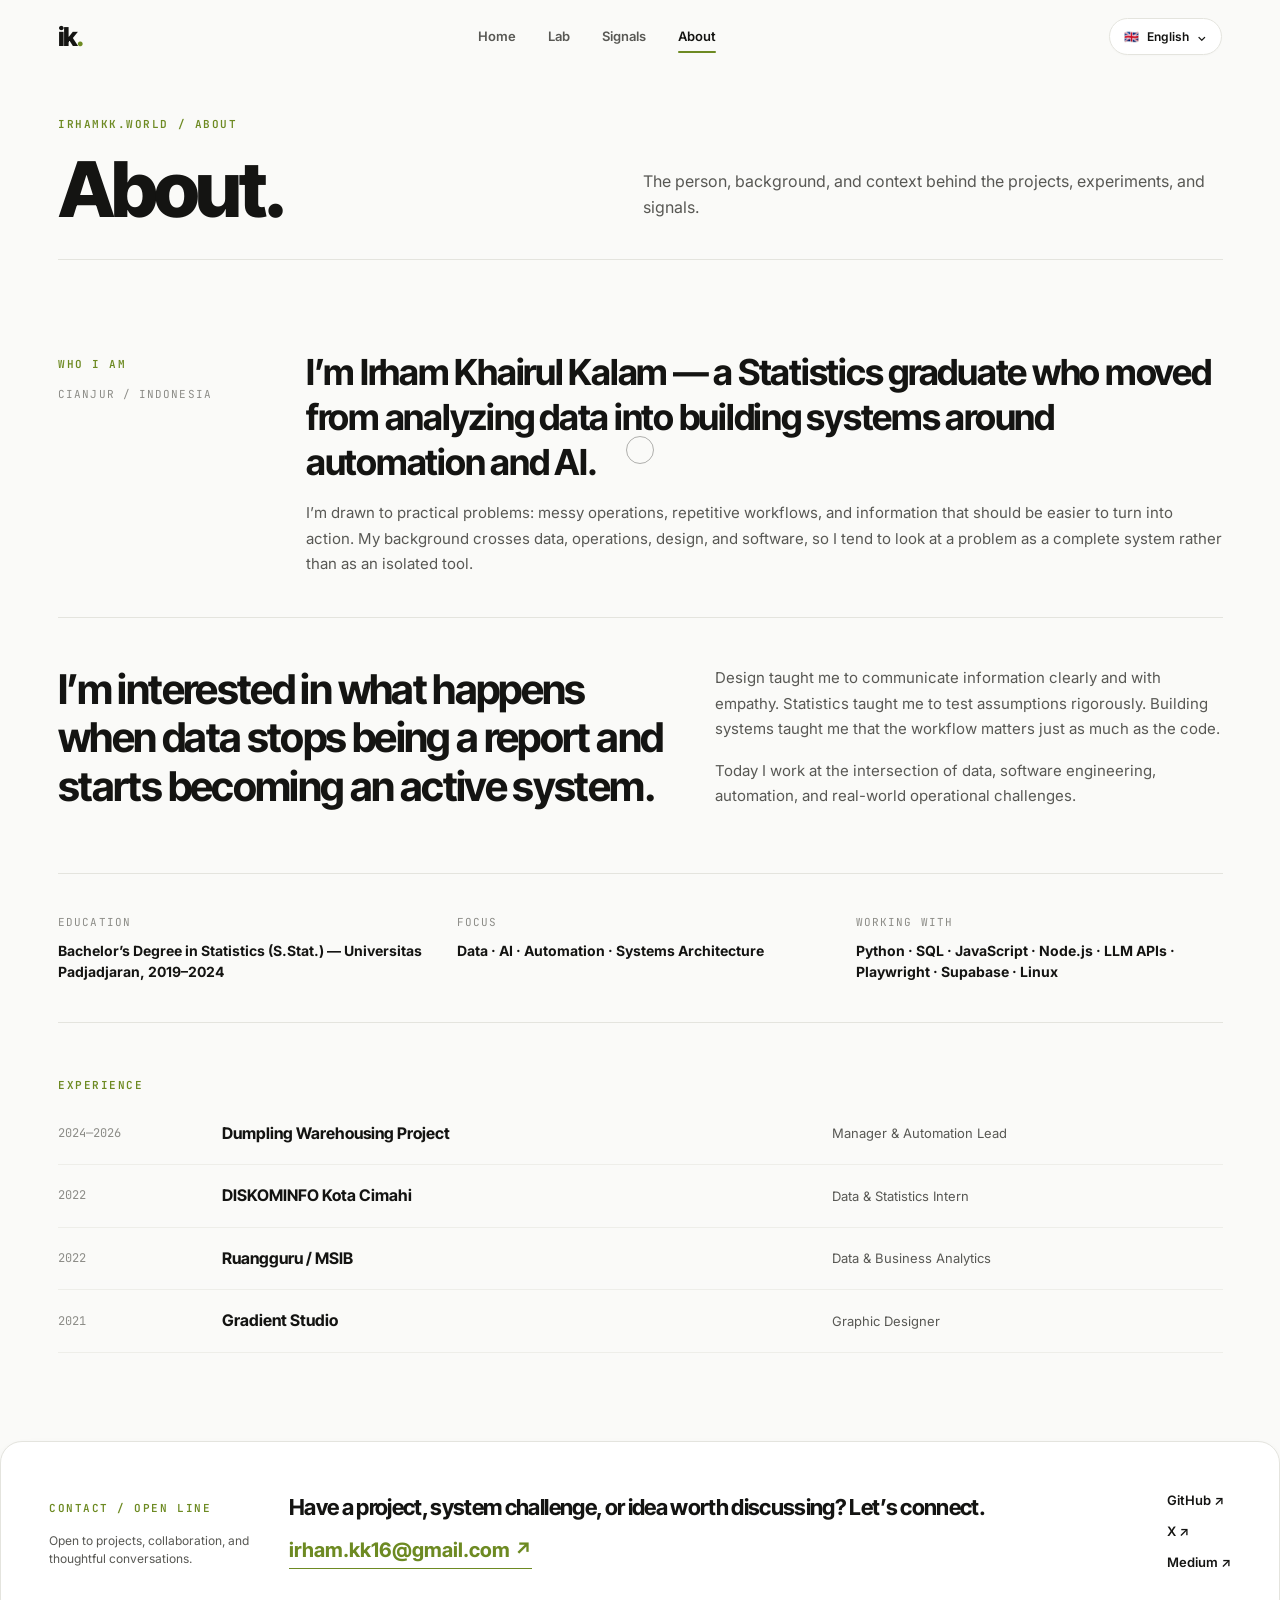
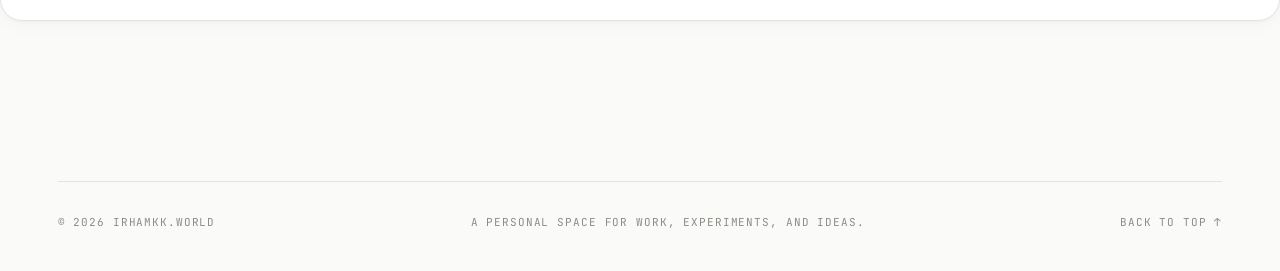
==== commit 637f8eaa: "Redesign: light editorial UI/UX, refined bilingual copy, and mobile responsiveness" ====
--- a/about.html
+++ b/about.html
@@ -10,6 +10,7 @@
   <link href="https://fonts.googleapis.com/css2?family=Inter:wght@400;500;600&family=Inter+Tight:wght@500;600;700&display=swap" rel="stylesheet">
   <link rel="stylesheet" href="/style.css">
 </head><body data-page="about">
+<div class="scroll-progress-bar" id="scrollProgress" aria-hidden="true"></div>
 <header class="nav" id="nav">
   <div class="nav-inner">
     <a class="brand" href="/#home" aria-label="Home">ik<span class="dot">.</span></a>
@@ -27,7 +28,7 @@
           <button class="lang-option" data-language="id" aria-pressed="false">🇮🇩 Indonesia</button>
         </div>
       </div>
-      <button class="menu-toggle" id="menuToggle" aria-expanded="false" data-i18n="ui.menu">Menu</button>
+      <button class="menu-toggle" id="menuToggle" aria-expanded="false"><span data-i18n="ui.menu">Menu</span><span class="menu-icon" aria-hidden="true"><i></i><i></i><i></i></span></button>
     </div>
   </div>
 </header>
--- a/style.css
+++ b/style.css
@@ -1,2137 +1,2157 @@
-:root{
-  --bg:#fff;--ink:#151515;--muted:#707070;--line:#e8e8e8;--soft:#f6f6f4;--dark:#111;
-  --max:1440px;--pad:clamp(22px,4vw,64px);--sans:"Inter",Arial,sans-serif;
-  --display:"Inter Tight","Inter",Arial,sans-serif;--ease:cubic-bezier(.2,.75,.2,1)
-}
-*{box-sizing:border-box}html{scroll-behavior:smooth;background:#fff}body{margin:0;background:#fff;color:var(--ink);font-family:var(--sans);-webkit-font-smoothing:antialiased}::selection{background:#111;color:#fff}a{color:inherit}button{font:inherit}img{display:block;max-width:100%}.wrap{width:min(calc(100% - (var(--pad)*2)),var(--max));margin:auto}.section{padding:clamp(88px,10vw,150px) 0}.section-kicker{font:600 11px/1 var(--sans);text-transform:uppercase;letter-spacing:.16em;color:var(--muted)}.section-title{font:600 clamp(54px,7.8vw,112px)/.9 var(--display);letter-spacing:-.065em;margin:0}.section-title.small{font-size:clamp(48px,6.5vw,92px)}.muted{color:var(--muted)}
-
-.nav{position:fixed;inset:0 0 auto;height:78px;z-index:100;border-bottom:1px solid transparent;transition:.25s}.nav.scrolled{background:rgba(255,255,255,.94);backdrop-filter:blur(14px);border-color:var(--line)}.nav-inner{width:min(calc(100% - (var(--pad)*2)),var(--max));height:100%;margin:auto;display:grid;grid-template-columns:1fr auto 1fr;align-items:center;gap:28px}.brand{text-decoration:none;font:700 27px/1 var(--display);letter-spacing:-.06em}.brand .dot{color:#7d7d7d}.nav-links{display:flex;gap:38px}.nav-links a{text-decoration:none;font-size:13px;font-weight:500;color:#3c3c3c;position:relative;padding:8px 0}.nav-links a:after{content:"";position:absolute;left:0;right:100%;bottom:2px;height:1px;background:#111;transition:right .28s var(--ease)}.nav-links a:hover:after,.nav-links a.active:after{right:0}.nav-right{justify-self:end;display:flex;align-items:center;gap:14px}.lang{position:relative}.lang-btn{border:1px solid var(--line);background:#fff;padding:9px 12px;display:flex;align-items:center;gap:8px;border-radius:999px;cursor:pointer;font-size:12px;font-weight:600}.lang-menu{position:absolute;right:0;top:calc(100% + 9px);min-width:160px;background:#fff;border:1px solid var(--line);box-shadow:0 14px 36px rgba(0,0,0,.08);padding:6px;opacity:0;transform:translateY(-6px);pointer-events:none;transition:.2s}.lang.open .lang-menu{opacity:1;transform:none;pointer-events:auto}.lang-option{width:100%;border:0;background:transparent;padding:10px 11px;text-align:left;cursor:pointer;display:flex;gap:8px;align-items:center;font-size:12px;color:#555}.lang-option:hover,.lang-option[aria-pressed=true]{background:#f4f4f2;color:#111}.menu-toggle{display:none;border:0;background:none;font-size:12px;font-weight:600;padding:8px}.mobile-menu{display:none;position:fixed;z-index:95;top:70px;left:0;right:0;background:#fff;border-bottom:1px solid var(--line);padding:14px var(--pad) 22px}.mobile-menu.open{display:block}.mobile-menu a{display:block;text-decoration:none;padding:14px 0;border-bottom:1px solid var(--line);font:600 24px/1 var(--display)}
-
-.hero{min-height:100svh;padding:118px 0 34px;display:flex;flex-direction:column;justify-content:space-between;overflow:hidden}.hero-topline{display:flex;justify-content:space-between;align-items:center;gap:20px}.availability{display:inline-flex;align-items:center;gap:8px;font-size:12px;color:#424242}.availability i{width:8px;height:8px;background:#33c878;border-radius:50%;box-shadow:0 0 0 4px rgba(51,200,120,.1)}.hero-year{font-size:11px;letter-spacing:.14em;text-transform:uppercase;color:#8a8a8a}.hero-stage{position:relative;margin-top:26px;min-height:660px;display:flex;align-items:center;justify-content:center;isolation:isolate}.hero-name{position:absolute;top:4.5%;left:0;right:0;margin:0;font:700 clamp(64px,7.5vw,116px)/.86 var(--display);letter-spacing:-.066em;text-transform:uppercase;text-align:center;white-space:nowrap;z-index:1}.hero-name .outline{-webkit-text-fill-color:#fff;-webkit-text-stroke:1.7px #222;color:transparent}.hero-name .solid{color:#191919}.hero-photo{position:absolute;left:50%;bottom:-4px;transform:translateX(-50%);width:min(47vw,700px);z-index:2;pointer-events:none;will-change:transform}.hero-photo img{width:100%;height:auto;object-fit:contain;filter:grayscale(1) contrast(1.06) brightness(.98)}.hero-left,.hero-right{position:absolute;bottom:58px;z-index:3}.hero-left{left:0;max-width:320px}.hero-right{right:0;display:flex;flex-direction:column;gap:10px}.hero-role{font:600 clamp(25px,2.3vw,36px)/1.04 var(--display);letter-spacing:-.04em;margin:0 0 14px}.hero-copy{font-size:14px;line-height:1.62;color:#666;margin:0 0 20px;max-width:300px}.hero-cta{display:inline-flex;align-items:center;gap:12px;text-decoration:none;background:#111;color:#fff;padding:13px 17px;border-radius:999px;font-size:12px;font-weight:600;transition:transform .25s var(--ease)}.hero-cta:hover{transform:translateY(-2px)}.social-pill{display:flex;align-items:center;justify-content:space-between;gap:16px;min-width:122px;padding:10px 13px;border:1px solid #e3e3e3;border-radius:999px;text-decoration:none;font-size:12px;font-weight:500;background:#fff;transition:.25s var(--ease)}.social-pill:hover{border-color:#aaa;transform:translateX(-3px)}.scroll-indicator{position:absolute;bottom:0;left:50%;transform:translateX(-50%);z-index:4;text-decoration:none;display:flex;flex-direction:column;align-items:center;gap:8px;font-size:9px;font-weight:600;letter-spacing:.16em;text-transform:uppercase;color:#777}.scroll-line{width:1px;height:38px;background:#e6e6e6;overflow:hidden;position:relative}.scroll-line:after{content:"";position:absolute;width:1px;height:18px;top:-20px;left:0;background:#111;animation:scroll 1.6s ease-in-out infinite}@keyframes scroll{0%{top:-20px}80%,100%{top:44px}}
-
-.profile-intro,.work-head,.process-head,.experience-head,.skills-head,.contact-head{display:grid;grid-template-columns:1fr 2.2fr;gap:60px;align-items:start;margin-bottom:60px}.profile-copy{font:500 clamp(34px,4.9vw,72px)/1.03 var(--display);letter-spacing:-.052em;margin:0;max-width:1040px}.muted-word{color:inherit}.timeline{border-top:1px solid var(--line)}.timeline-row{display:grid;grid-template-columns:120px 1fr 1.15fr;gap:32px;padding:25px 0;border-bottom:1px solid var(--line);transition:padding .3s var(--ease)}.timeline-row:hover{padding-left:10px}.timeline-year{font-size:12px;color:#8a8a8a}.timeline-title{font:600 24px/1.1 var(--display);letter-spacing:-.035em}.timeline-desc{font-size:14px;line-height:1.65;color:#666;max-width:640px}.work-head{align-items:end}.aside-copy{font-size:14px;line-height:1.65;color:#666;max-width:410px;margin:0 0 6px auto}.project-grid{display:grid;grid-template-columns:repeat(2,1fr);gap:82px 32px}.project-media{position:relative;overflow:hidden;background:var(--soft);aspect-ratio:16/10;border:1px solid #eeeeec}.project-media-inner{position:absolute;inset:0;transition:transform .55s var(--ease)}.project:hover .project-media-inner{transform:scale(1.025)}.project-info{display:grid;grid-template-columns:1fr auto;gap:22px;padding-top:16px}.project-title{font:600 clamp(28px,2.8vw,40px)/1 var(--display);letter-spacing:-.045em;margin:0}.project-sub{font-size:12px;color:#777;margin:7px 0 0}.project-meta{text-align:right;font-size:11px;color:#888;line-height:1.6}.project-link{display:inline-flex;align-items:center;gap:6px;margin-top:13px;text-decoration:none;font-size:12px;font-weight:600;border-bottom:1px solid #bdbdbd;padding-bottom:2px}.project-link span{transition:transform .25s var(--ease)}.project-link:hover span{transform:translate(3px,-3px)}
-
-.visual-ciel{background:#eff3ef}.visual-ciel .phone{position:absolute;width:37%;height:76%;left:31%;top:12%;background:#fff;border:1px solid #d9dfd9;border-radius:28px;box-shadow:0 18px 38px rgba(0,0,0,.07);padding:19px 14px}.phone-bar{width:36%;height:5px;background:#151515;border-radius:5px;margin:0 auto 26px}.bubble{height:30px;border-radius:15px;background:#ecefea;margin:9px 0}.bubble.dark{background:#1b1b1b;width:72%;margin-left:auto}.bubble.short{width:62%}.bubble.mid{width:80%}.visual-ciel .label{position:absolute;left:22px;top:22px;font:600 12px/1 var(--display);letter-spacing:.08em;text-transform:uppercase}.visual-ciel .big{position:absolute;right:22px;bottom:18px;font:700 clamp(42px,6vw,84px)/.82 var(--display);letter-spacing:-.07em}.visual-umkm{background:#f4f0e9}.gridlines{position:absolute;inset:0;background-image:linear-gradient(#e7e0d4 1px,transparent 1px),linear-gradient(90deg,#e7e0d4 1px,transparent 1px);background-size:44px 44px}.umkm-card{position:absolute;background:#fff;border:1px solid #ddd5c8;box-shadow:0 15px 30px rgba(0,0,0,.05);padding:18px}.umkm-card.a{width:43%;height:35%;left:10%;top:18%}.umkm-card.b{width:38%;height:32%;right:9%;bottom:14%}.umkm-card h4{margin:0 0 18px;font:600 13px/1 var(--display)}.line-sm{height:6px;background:#ddd7cf;margin:9px 0}.line-sm.dark{background:#222;width:64%}.line-sm.s{width:55%}.visual-umkm .big{position:absolute;left:9%;bottom:8%;font:700 clamp(40px,5.8vw,78px)/.84 var(--display);letter-spacing:-.07em}.visual-x{background:#111;color:#fff}.xmark{position:absolute;left:50%;top:47%;transform:translate(-50%,-50%);font:700 clamp(110px,15vw,220px)/1 var(--display);letter-spacing:-.1em}.schedule{position:absolute;left:24px;bottom:20px;display:flex;gap:8px}.schedule i{width:26px;height:7px;background:#fff;opacity:.2}.schedule i:nth-child(3),.schedule i:nth-child(5){opacity:1}.corner{position:absolute;right:22px;top:20px;font-size:11px;letter-spacing:.12em;text-transform:uppercase;color:#aaa}.visual-fed{background:#f5f5f3}.chart{position:absolute;inset:10% 8% 16%;border-left:1px solid #cfcfcf;border-bottom:1px solid #cfcfcf}.chart svg{position:absolute;inset:0;width:100%;height:100%;overflow:visible}.chart-label{position:absolute;font-size:10px;color:#777}.chart-label.a{left:8%;bottom:7%}.chart-label.b{right:8%;top:9%}.visual-fed .big{position:absolute;right:7%;bottom:5%;font:600 clamp(32px,4.6vw,64px)/.9 var(--display);letter-spacing:-.06em}.visual-agent{background:#f0f2f1}.nodes{position:absolute;inset:14% 9%;display:grid;grid-template-columns:1fr 1fr 1fr;align-items:center;gap:22px}.node{border:1px solid #cfd5d1;background:#fff;padding:18px;text-align:center;font:600 12px/1.2 var(--display);position:relative}.node:after{content:"";position:absolute;top:50%;left:100%;width:22px;height:1px;background:#aab3ad}.node:last-child:after{display:none}.node.center{background:#15221c;color:#fff}.agent-models{position:absolute;left:9%;right:9%;bottom:12%;display:flex;justify-content:space-between;font-size:10px;color:#6d746f;text-transform:uppercase;letter-spacing:.1em}.visual-rekt{background:#efefed}.ticket{position:absolute;left:12%;right:12%;top:17%;bottom:17%;background:#fff;border:1px solid #d9d9d5;display:grid;grid-template-columns:1.3fr .7fr}.ticket-left{padding:22px;border-right:1px dashed #bbb}.ticket-left .logo{font:700 clamp(38px,5vw,70px)/.9 var(--display);letter-spacing:-.07em}.ticket-left .small{font-size:10px;text-transform:uppercase;letter-spacing:.13em;color:#777;margin-top:12px}.barcode{padding:22px;display:flex;align-items:flex-end;gap:3px}.barcode i{width:3px;background:#111;height:62%}.barcode i:nth-child(2n){height:84%}.barcode i:nth-child(3n){height:45%}.visual-rekt .corner{top:auto;bottom:16px}
-
-.process-grid{display:grid;grid-template-columns:repeat(4,1fr);border-top:1px solid var(--line);border-left:1px solid var(--line)}.process-step{min-height:270px;padding:22px;border-right:1px solid var(--line);border-bottom:1px solid var(--line);display:flex;flex-direction:column;justify-content:space-between}.process-no{font-size:11px;color:#999}.process-step h3{margin:0 0 11px;font:600 30px/1 var(--display);letter-spacing:-.04em}.process-step p{margin:0;font-size:13px;line-height:1.65;color:#6d6d6d}.experience{background:#111;color:#fff}.experience .section-kicker{color:#7d7d79}.exp-list{border-top:1px solid #30302f}.exp-row{display:grid;grid-template-columns:110px 1fr 1.3fr;gap:36px;padding:28px 0;border-bottom:1px solid #30302f}.exp-year{font-size:11px;color:#7d7d79}.exp-row h3{font:600 23px/1.1 var(--display);letter-spacing:-.03em;margin:0 0 6px}.exp-role{font-size:12px;color:#9b9b96;margin:0}.exp-desc{font-size:13px;line-height:1.65;color:#aaa9a4;margin:0}.edu-row{display:grid;grid-template-columns:110px 1fr 1.3fr;gap:36px;margin-top:50px;padding-top:23px;border-top:1px solid #5a5a56}.edu-row .degree{font:600 22px/1.1 var(--display)}.edu-row .school{font:600 32px/1 var(--display);letter-spacing:-.04em}.skill-list{border-top:1px solid var(--line)}.skill-row{display:grid;grid-template-columns:140px 1fr;gap:40px;padding:23px 0;border-bottom:1px solid var(--line)}.skill-row h3{font:600 16px/1 var(--display);margin:0}.skill-row p{margin:0;font-size:14px;line-height:1.7;color:#666}.contact-title{font:600 clamp(60px,9.8vw,150px)/.82 var(--display);letter-spacing:-.075em;text-transform:uppercase;margin:0}.contact-bottom{display:grid;grid-template-columns:1.3fr 1fr auto;gap:36px;align-items:end;border-top:1px solid var(--line);padding-top:22px}.email{font:600 clamp(22px,2.5vw,36px)/1 var(--display);letter-spacing:-.04em;text-decoration:none;border-bottom:1px solid #aaa;width:max-content;max-width:100%;overflow-wrap:anywhere}.contact-copy{font-size:13px;line-height:1.65;color:#666;margin:0}.contact-socials{display:flex;gap:16px;flex-wrap:wrap;justify-content:flex-end}.contact-socials a{text-decoration:none;font-size:12px;font-weight:600}.footer{margin-top:82px;padding-top:20px;border-top:1px solid var(--line);display:flex;justify-content:space-between;gap:20px;font-size:10px;color:#8b8b8b;text-transform:uppercase;letter-spacing:.08em}.reveal{opacity:0;transform:translateY(20px);transition:opacity .75s var(--ease),transform .75s var(--ease)}.reveal.in{opacity:1;transform:none}
-
-@media(max-width:1050px){.nav-inner{grid-template-columns:1fr auto}.nav-links{display:none}.menu-toggle{display:block}.hero-photo{width:min(64vw,680px)}.profile-intro,.work-head,.process-head,.experience-head,.skills-head,.contact-head{grid-template-columns:1fr;gap:24px}.aside-copy{margin:0}.process-grid{grid-template-columns:repeat(2,1fr)}.project-grid{gap:65px 24px}.exp-row,.edu-row{grid-template-columns:90px 1fr 1.15fr;gap:20px}}
-@media(max-width:760px){.nav{height:70px}.hero{padding-top:94px}.hero-stage{min-height:640px;align-items:flex-start}.hero-name{top:6.5%;font-size:clamp(49px,14.3vw,92px);line-height:.86;white-space:normal;padding:0 1vw}.hero-name .outline{-webkit-text-stroke:1.15px #222}.hero-name .solid{display:block;margin-top:.08em}.hero-photo{width:min(92vw,540px);bottom:-2px}.hero-left{bottom:30px;max-width:245px}.hero-right{display:none}.hero-role{font-size:24px}.hero-copy{font-size:12px;max-width:230px}.scroll-indicator{right:0;left:auto;transform:none}.timeline-row{grid-template-columns:70px 1fr;gap:12px}.timeline-desc{grid-column:2}.project-grid{grid-template-columns:1fr;gap:58px}.project-info{grid-template-columns:1fr}.project-meta{text-align:left}.process-grid{grid-template-columns:1fr}.process-step{min-height:210px}.exp-row{grid-template-columns:1fr;gap:8px}.edu-row{grid-template-columns:1fr;gap:8px}.skill-row{grid-template-columns:1fr;gap:8px}.contact-bottom{grid-template-columns:1fr;align-items:start}.contact-socials{justify-content:flex-start}.footer{flex-direction:column}}
-@media(max-width:480px){.hero-year{display:none}.hero-stage{min-height:600px}.hero-name{font-size:13.8vw}.hero-photo{width:98vw}}
-@media(prefers-reduced-motion:reduce){*,*:before,*:after{animation:none!important;transition:none!important;scroll-behavior:auto!important}.reveal{opacity:1;transform:none}}
-
-
-/* Preview interaction — custom cursor + soft brush trail */
-@media (pointer:fine) and (prefers-reduced-motion:no-preference){
+/* =========================================================
+   IRHAMKK.WORLD — Light Editorial Design System
+   Architecture: Home / Lab / Signals / About
+   Design Philosophy: Swiss Minimalist, Warm Editorial, Clean Contrast
+   ========================================================= */
+
+@import url('https://fonts.googleapis.com/css2?family=Inter:wght@400;500;600;700&family=Inter+Tight:wght@500;600;700;800&family=JetBrains+Mono:wght@400;500;600&display=swap');
+
+:root {
+  --bg: #fafaf8;
+  --surface: #ffffff;
+  --surface-soft: #f4f4f0;
+  --surface-hover: #ecece6;
+  
+  --ink: #141412;
+  --ink-secondary: #585854;
+  --muted: #8c8c87;
+  --line: #e4e4de;
+  --line-strong: #cecec6;
+  --line-subtle: #eeeee9;
+  
+  --accent: #6d8a22;
+  --accent-soft: rgba(109, 138, 34, 0.09);
+  --accent-border: rgba(109, 138, 34, 0.28);
+  --accent-hover: #587019;
+
+  --max: 1360px;
+  --pad: clamp(20px, 4.5vw, 64px);
+  --sans: "Inter", -apple-system, BlinkMacSystemFont, sans-serif;
+  --display: "Inter Tight", "Inter", sans-serif;
+  --mono: "JetBrains Mono", monospace;
+  --ease: cubic-bezier(0.16, 1, 0.3, 1);
+  
+  --radius-xs: 4px;
+  --radius-sm: 8px;
+  --radius-md: 14px;
+  --radius-lg: 22px;
+  --radius-full: 9999px;
+  
+  --shadow-subtle: 0 1px 3px rgba(0, 0, 0, 0.03), 0 6px 18px rgba(0, 0, 0, 0.025);
+  --shadow-hover: 0 4px 14px rgba(0, 0, 0, 0.05), 0 18px 36px rgba(0, 0, 0, 0.035);
+}
+
+*, *::before, *::after {
+  box-sizing: border-box;
+}
+
+html {
+  scroll-behavior: smooth;
+  background: var(--bg);
+  overflow-x: hidden;
+}
+
+body {
+  margin: 0;
+  background: var(--bg);
+  color: var(--ink);
+  font-family: var(--sans);
+  -webkit-font-smoothing: antialiased;
+  -moz-osx-font-smoothing: grayscale;
+  line-height: 1.6;
+  overflow-x: hidden;
+}
+
+::selection {
+  background: #e2ebb0;
+  color: #141412;
+}
+
+a {
+  color: inherit;
+  text-decoration: none;
+}
+
+button {
+  font: inherit;
+  color: inherit;
+  background: none;
+  border: none;
+  cursor: pointer;
+}
+
+img {
+  display: block;
+  max-width: 100%;
+}
+
+.wrap {
+  width: min(calc(100% - (var(--pad) * 2)), var(--max));
+  margin: 0 auto;
+}
+
+/* =========================================================
+   SCROLL READING PROGRESS BAR
+   ========================================================= */
+.scroll-progress-bar {
+  position: fixed;
+  top: 0;
+  left: 0;
+  height: 2.5px;
+  background: linear-gradient(90deg, var(--accent) 0%, #9cb833 100%);
+  z-index: 999;
+  width: 0%;
+  transition: width 0.08s linear;
+  box-shadow: 0 0 10px rgba(109, 138, 34, 0.35);
+}
+
+.section-kicker {
+  font-family: var(--mono);
+  font-size: 11px;
+  font-weight: 600;
+  text-transform: uppercase;
+  letter-spacing: 0.14em;
+  color: var(--accent);
+  display: inline-block;
+  margin-bottom: 8px;
+}
+
+/* =========================================================
+   NAVIGATION BAR (SCROLL DYNAMICS)
+   ========================================================= */
+.nav {
+  position: fixed;
+  inset: 0 0 auto;
+  height: 74px;
+  z-index: 100;
+  border-bottom: 1px solid transparent;
+  transition: transform 0.32s var(--ease), background 0.3s ease, border-color 0.3s ease, box-shadow 0.3s ease;
+}
+
+.nav.scrolled {
+  background: rgba(250, 250, 248, 0.94);
+  backdrop-filter: blur(14px);
+  -webkit-backdrop-filter: blur(14px);
+  border-bottom-color: var(--line);
+  box-shadow: 0 2px 18px rgba(0, 0, 0, 0.03);
+}
+
+.nav.nav-compact {
+  transform: translateY(-4px);
+  background: rgba(250, 250, 248, 0.98);
+  box-shadow: 0 4px 24px rgba(0, 0, 0, 0.05);
+}
+
+.nav-inner {
+  width: min(calc(100% - (var(--pad) * 2)), var(--max));
+  height: 100%;
+  margin: 0 auto;
+  display: grid;
+  grid-template-columns: auto 1fr auto;
+  align-items: center;
+  gap: 32px;
+}
+
+.brand {
+  font-family: var(--display);
+  font-size: 26px;
+  font-weight: 800;
+  letter-spacing: -0.06em;
+  color: var(--ink);
+  transition: opacity 0.2s ease, transform 0.2s ease;
+}
+
+.brand:hover {
+  opacity: 0.8;
+  transform: scale(1.02);
+}
+
+.brand .dot {
+  color: var(--accent);
+}
+
+.nav-links {
+  display: flex;
+  justify-content: center;
+  align-items: center;
+  gap: 32px;
+}
+
+.nav-links a {
+  font-size: 13px;
+  font-weight: 600;
+  color: var(--ink-secondary);
+  position: relative;
+  padding: 6px 0;
+  transition: color 0.2s ease;
+}
+
+.nav-links a:hover,
+.nav-links a.active {
+  color: var(--ink);
+}
+
+.nav-links a::after {
+  content: "";
+  position: absolute;
+  left: 0;
+  right: 100%;
+  bottom: 0;
+  height: 2px;
+  background: var(--accent);
+  transition: right 0.25s var(--ease);
+  border-radius: 2px;
+}
+
+.nav-links a:hover::after,
+.nav-links a.active::after {
+  right: 0;
+}
+
+.nav-right {
+  display: flex;
+  align-items: center;
+  gap: 12px;
+}
+
+.lang {
+  position: relative;
+}
+
+.lang-btn {
+  border: 1px solid var(--line);
+  background: var(--surface);
+  padding: 8px 14px;
+  display: flex;
+  align-items: center;
+  gap: 8px;
+  border-radius: var(--radius-full);
+  font-size: 12px;
+  font-weight: 600;
+  color: var(--ink);
+  box-shadow: 0 1px 2px rgba(0,0,0,0.02);
+  transition: border-color 0.2s ease, background 0.2s ease;
+}
+
+.lang-btn:hover {
+  border-color: var(--line-strong);
+  background: var(--surface-soft);
+}
+
+.lang-menu {
+  position: absolute;
+  right: 0;
+  top: calc(100% + 8px);
+  min-width: 154px;
+  background: var(--surface);
+  border: 1px solid var(--line);
+  box-shadow: 0 10px 30px rgba(0,0,0,0.08);
+  padding: 6px;
+  border-radius: var(--radius-md);
+  opacity: 0;
+  transform: translateY(-6px);
+  pointer-events: none;
+  transition: all 0.2s ease;
+  z-index: 110;
+}
+
+.lang.open .lang-menu {
+  opacity: 1;
+  transform: translateY(0);
+  pointer-events: auto;
+}
+
+.lang-option {
+  width: 100%;
+  padding: 8px 12px;
+  text-align: left;
+  display: flex;
+  gap: 8px;
+  align-items: center;
+  font-size: 12px;
+  font-weight: 500;
+  color: var(--ink-secondary);
+  border-radius: var(--radius-sm);
+  transition: background 0.15s ease, color 0.15s ease;
+}
+
+.lang-option:hover,
+.lang-option[aria-pressed="true"] {
+  background: var(--accent-soft);
+  color: var(--accent);
+}
+
+.menu-toggle {
+  display: none;
+  border: 1px solid var(--line);
+  background: var(--surface);
+  padding: 8px 14px;
+  border-radius: var(--radius-full);
+  font-size: 12px;
+  font-weight: 600;
+  align-items: center;
+  gap: 8px;
+}
+
+.menu-icon {
+  display: flex;
+  flex-direction: column;
+  gap: 3px;
+}
+
+.menu-icon i {
+  display: block;
+  width: 14px;
+  height: 1.5px;
+  background: var(--ink);
+  border-radius: 1px;
+}
+
+.mobile-menu {
+  display: none;
+  position: fixed;
+  z-index: 95;
+  top: 74px;
+  left: 0;
+  right: 0;
+  background: var(--surface);
+  border-bottom: 1px solid var(--line);
+  padding: 20px var(--pad) 28px;
+  box-shadow: 0 20px 40px rgba(0, 0, 0, 0.08);
+}
+
+.mobile-menu.open {
+  display: block;
+}
+
+.mobile-menu a {
+  display: block;
+  text-decoration: none;
+  padding: 14px 0;
+  border-bottom: 1px solid var(--line-subtle);
+  font-family: var(--display);
+  font-size: 22px;
+  font-weight: 700;
+  color: var(--ink);
+}
+
+.mobile-menu a:last-child {
+  border-bottom: none;
+}
+
+/* =========================================================
+   HOME: HERO SECTION
+   ========================================================= */
+.home-hero {
+  min-height: 100svh;
+  padding: 106px 0 36px;
+  display: flex;
+  flex-direction: column;
+  justify-content: space-between;
+}
+
+.hero-topline {
+  display: flex;
+  justify-content: space-between;
+  align-items: center;
+  gap: 16px;
+}
+
+.availability {
+  display: inline-flex;
+  align-items: center;
+  gap: 8px;
+  font-size: 12px;
+  font-weight: 500;
+  color: var(--ink-secondary);
+  background: var(--surface);
+  border: 1px solid var(--line);
+  padding: 5px 14px;
+  border-radius: var(--radius-full);
+}
+
+.availability i {
+  width: 8px;
+  height: 8px;
+  background: #39b54a;
+  border-radius: 50%;
+  position: relative;
+}
+
+.availability i::after {
+  content: "";
+  position: absolute;
+  inset: -3px;
+  border-radius: 50%;
+  border: 1px solid rgba(57, 181, 74, 0.4);
+  animation: pulse 2.4s infinite;
+}
+
+@keyframes pulse {
+  0% { transform: scale(0.9); opacity: 0.8; }
+  70% { transform: scale(1.6); opacity: 0; }
+  100% { transform: scale(0.9); opacity: 0; }
+}
+
+.hero-year {
+  font-family: var(--mono);
+  font-size: 11px;
+  letter-spacing: 0.12em;
+  text-transform: uppercase;
+  color: var(--muted);
+}
+
+.hero-stage {
+  position: relative;
+  min-height: 600px;
+  display: flex;
+  align-items: center;
+  justify-content: center;
+  margin: 20px 0;
+}
+
+.hero-name {
+  position: absolute;
+  top: 24px;
+  left: 0;
+  right: 0;
+  margin: 0;
+  font-family: var(--display);
+  font-size: clamp(48px, 6.8vw, 108px);
+  font-weight: 800;
+  line-height: 0.92;
+  letter-spacing: -0.055em;
+  text-transform: uppercase;
+  text-align: center;
+  white-space: nowrap;
+  color: var(--ink);
+  z-index: 1;
+}
+
+.hero-name .outline {
+  -webkit-text-fill-color: var(--bg);
+  -webkit-text-stroke: 1.8px var(--ink);
+  color: var(--bg);
+}
+
+.hero-photo {
+  position: absolute;
+  left: 50%;
+  bottom: 0;
+  transform: translateX(-50%);
+  width: min(44vw, 560px);
+  z-index: 2;
+  pointer-events: none;
+  will-change: transform;
+}
+
+.hero-photo img {
+  width: 100%;
+  height: auto;
+  object-fit: contain;
+  filter: contrast(1.04) brightness(0.99);
+}
+
+.hero-left {
+  position: absolute;
+  left: 0;
+  bottom: 40px;
+  max-width: 330px;
+  z-index: 3;
+}
+
+.hero-role {
+  font-family: var(--display);
+  font-size: clamp(22px, 2.2vw, 32px);
+  font-weight: 700;
+  line-height: 1.1;
+  letter-spacing: -0.04em;
+  margin: 0 0 12px;
+  color: var(--ink);
+}
+
+.hero-copy {
+  font-size: 14px;
+  line-height: 1.62;
+  color: var(--ink-secondary);
+  margin: 0 0 20px;
+}
+
+.hero-cta {
+  display: inline-flex;
+  align-items: center;
+  gap: 10px;
+  background: var(--ink);
+  color: #fff;
+  padding: 12px 20px;
+  border-radius: var(--radius-full);
+  font-size: 13px;
+  font-weight: 600;
+  transition: transform 0.25s var(--ease), background 0.2s ease;
+}
+
+.hero-cta:hover {
+  transform: translateY(-2px);
+  background: #2b2b29;
+}
+
+.hero-right {
+  position: absolute;
+  right: 0;
+  bottom: 40px;
+  display: flex;
+  flex-direction: column;
+  gap: 10px;
+  z-index: 3;
+}
+
+.social-pill {
+  display: flex;
+  align-items: center;
+  justify-content: space-between;
+  gap: 16px;
+  min-width: 126px;
+  padding: 9px 15px;
+  border: 1px solid var(--line);
+  border-radius: var(--radius-full);
+  font-size: 12px;
+  font-weight: 600;
+  background: var(--surface);
+  color: var(--ink);
+  box-shadow: 0 1px 3px rgba(0,0,0,0.02);
+  transition: transform 0.25s var(--ease), border-color 0.2s ease;
+}
+
+.social-pill:hover {
+  border-color: var(--ink);
+  transform: translateX(-3px);
+}
+
+.scroll-indicator {
+  position: absolute;
+  bottom: -20px;
+  right: 0;
+  z-index: 4;
+  display: flex;
+  flex-direction: column;
+  align-items: center;
+  gap: 8px;
+  font-family: var(--mono);
+  font-size: 10px;
+  letter-spacing: 0.15em;
+  text-transform: uppercase;
+  color: var(--muted);
+}
+
+.scroll-line {
+  width: 1px;
+  height: 36px;
+  background: var(--line);
+  position: relative;
+  overflow: hidden;
+}
+
+.scroll-line::after {
+  content: "";
+  position: absolute;
+  width: 1px;
+  height: 18px;
+  top: -20px;
+  left: 0;
+  background: var(--ink);
+  animation: scrollLine 1.8s ease-in-out infinite;
+}
+
+@keyframes scrollLine {
+  0% { top: -20px; }
+  80%, 100% { top: 40px; }
+}
+
+/* =========================================================
+   HOME: OVERVIEW & SIGNALS DESK
+   ========================================================= */
+.home-overview {
+  padding: 90px 0 100px;
+  border-top: 1px solid var(--line);
+}
+
+.overview-intro {
+  margin-bottom: 56px;
+}
+
+.overview-intro h2 {
+  font-family: var(--display);
+  font-size: clamp(32px, 4vw, 54px);
+  font-weight: 700;
+  letter-spacing: -0.04em;
+  line-height: 1.12;
+  margin: 8px 0 16px;
+  max-width: 900px;
+}
+
+.overview-intro p {
+  font-size: 16px;
+  line-height: 1.65;
+  color: var(--ink-secondary);
+  max-width: 680px;
+  margin: 0;
+}
+
+/* Signals Desk Masthead */
+.signal-desk {
+  background: var(--surface);
+  border: 1px solid var(--line);
+  border-radius: var(--radius-lg);
+  overflow: hidden;
+  box-shadow: var(--shadow-subtle);
+  margin-bottom: 64px;
+}
+
+.signal-desk-mast {
+  display: flex;
+  justify-content: space-between;
+  align-items: center;
+  padding: 20px 28px;
+  border-bottom: 1px solid var(--line);
+  background: var(--surface-soft);
+}
+
+.signal-desk-wordmark {
+  font-family: var(--display);
+  font-size: 16px;
+  font-weight: 800;
+  letter-spacing: 0.08em;
+  color: var(--ink);
+  margin-right: 14px;
+}
+
+.signal-desk-sub {
+  font-size: 12px;
+  color: var(--ink-secondary);
+}
+
+.signal-desk-issue {
+  display: flex;
+  align-items: center;
+  gap: 8px;
+  font-family: var(--mono);
+  font-size: 11px;
+  color: var(--muted);
+  letter-spacing: 0.06em;
+}
+
+.signal-desk-issue strong {
+  color: var(--ink);
+}
+
+.signal-desk-grid {
+  display: grid;
+  grid-template-columns: 1.35fr 1fr;
+}
+
+.signal-desk-lead {
+  padding: 32px 36px;
+  border-right: 1px solid var(--line);
+  display: flex;
+  flex-direction: column;
+  justify-content: space-between;
+}
+
+.signal-desk-sectionline {
+  display: flex;
+  justify-content: space-between;
+  align-items: center;
+  padding-bottom: 18px;
+  border-bottom: 1px solid var(--line-subtle);
+  margin-bottom: 24px;
+  font-family: var(--mono);
+  font-size: 11px;
+  text-transform: uppercase;
+  letter-spacing: 0.1em;
+  color: var(--muted);
+}
+
+.signal-desk-sectionline a {
+  color: var(--accent);
+  font-weight: 600;
+}
+
+.signal-feature {
+  display: flex;
+  flex-direction: column;
+}
+
+.signal-feature-meta {
+  display: flex;
+  align-items: center;
+  gap: 12px;
+  font-family: var(--mono);
+  font-size: 11px;
+  margin-bottom: 14px;
+}
+
+.signal-feature-meta span {
+  font-weight: 700;
+  color: var(--accent);
+  background: var(--accent-soft);
+  padding: 3px 8px;
+  border-radius: var(--radius-xs);
+}
+
+.signal-feature-meta time {
+  color: var(--muted);
+}
+
+.signal-feature h2 {
+  font-family: var(--display);
+  font-size: clamp(26px, 2.7vw, 40px);
+  font-weight: 700;
+  letter-spacing: -0.04em;
+  line-height: 1.15;
+  margin: 0 0 16px;
+}
+
+.signal-feature p {
+  font-size: 15px;
+  line-height: 1.65;
+  color: var(--ink-secondary);
+  margin: 0 0 18px;
+}
+
+.signal-feature-footer {
+  display: flex;
+  justify-content: space-between;
+  align-items: center;
+  margin-top: 20px;
+  padding-top: 18px;
+  border-top: 1px solid var(--line-subtle);
+  flex-wrap: wrap;
+  gap: 12px;
+}
+
+.signal-read-cta {
+  font-family: var(--mono);
+  font-size: 11px;
+  font-weight: 600;
+  color: var(--accent);
+  display: inline-flex;
+  align-items: center;
+  gap: 6px;
+  transition: transform 0.2s ease;
+}
+
+.signal-read-cta:hover {
+  transform: translateX(4px);
+}
+
+.signal-tags {
+  display: flex;
+  flex-wrap: wrap;
+  gap: 8px;
+}
+
+.signal-tags span, .lab-tags span {
+  font-family: var(--mono);
+  font-size: 10px;
+  font-weight: 500;
+  background: var(--surface-soft);
+  color: var(--ink-secondary);
+  border: 1px solid var(--line);
+  padding: 4px 10px;
+  border-radius: var(--radius-full);
+}
+
+.signal-desk-rail {
+  padding: 24px 28px;
+  display: flex;
+  flex-direction: column;
+}
+
+.signal-desk-rail-head {
+  display: flex;
+  justify-content: space-between;
+  align-items: center;
+  padding-bottom: 14px;
+  border-bottom: 1px solid var(--line-subtle);
+  margin-bottom: 12px;
+  font-family: var(--mono);
+  font-size: 11px;
+  text-transform: uppercase;
+  letter-spacing: 0.1em;
+  color: var(--muted);
+}
+
+.signal-desk-rail-head span:last-child {
+  background: var(--surface-soft);
+  padding: 2px 8px;
+  border-radius: var(--radius-full);
+  color: var(--ink);
+  font-weight: 600;
+}
+
+/* Interactive Mini Signals Rail */
+.home-signal-mini {
+  cursor: pointer;
+  padding: 16px 14px;
+  border-radius: var(--radius-md);
+  border: 1px solid transparent;
+  border-bottom: 1px solid var(--line-subtle);
+  transition: all 0.22s var(--ease);
+}
+
+.home-signal-mini:last-child {
+  border-bottom: 1px solid transparent;
+}
+
+.home-signal-mini:hover {
+  background: var(--surface-soft);
+  border-color: var(--line);
+  transform: translateX(3px);
+}
+
+.home-signal-mini.is-active {
+  background: var(--surface-soft);
+  border-color: var(--accent-border);
+  box-shadow: 0 2px 10px rgba(109, 138, 34, 0.08);
+}
+
+.home-signal-mini.is-active h3 {
+  color: var(--accent);
+}
+
+.home-signal-mini div {
+  display: flex;
+  align-items: center;
+  gap: 10px;
+  font-family: var(--mono);
+  font-size: 10px;
+  margin-bottom: 6px;
+}
+
+.home-signal-mini div span {
+  font-weight: 700;
+  color: var(--accent);
+}
+
+.home-signal-mini div time {
+  color: var(--muted);
+}
+
+.home-signal-mini h3 {
+  font-family: var(--display);
+  font-size: 16px;
+  font-weight: 700;
+  letter-spacing: -0.025em;
+  line-height: 1.25;
+  margin: 0 0 6px;
+}
+
+.home-signal-mini p {
+  font-size: 13px;
+  line-height: 1.5;
+  color: var(--ink-secondary);
+  margin: 0;
+  display: -webkit-box;
+  -webkit-line-clamp: 2;
+  -webkit-box-orient: vertical;
+  overflow: hidden;
+}
+
+/* =========================================================
+   HOME: VERTICAL STACKED LAB & SELECTED PROJECTS
+   ========================================================= */
+.home-columns {
+  display: grid;
+  grid-template-columns: 1fr 1fr;
+  gap: 40px;
+  margin-bottom: 64px;
+}
+
+.home-column {
+  background: var(--surface);
+  border: 1px solid var(--line);
+  border-radius: var(--radius-lg);
+  padding: 32px 30px;
+  box-shadow: var(--shadow-subtle);
+}
+
+.overview-label {
+  display: flex;
+  justify-content: space-between;
+  align-items: center;
+  padding-bottom: 18px;
+  border-bottom: 1px solid var(--line);
+  margin-bottom: 16px;
+}
+
+.overview-label span {
+  font-family: var(--display);
+  font-size: 19px;
+  font-weight: 700;
+  letter-spacing: -0.03em;
+}
+
+.overview-label a {
+  font-size: 12px;
+  font-weight: 600;
+  color: var(--accent);
+}
+
+.home-list {
+  display: flex;
+  flex-direction: column;
+  gap: 8px;
+}
+
+/* Redesigned Clean Stacked Row */
+.home-row {
+  display: flex;
+  flex-direction: column;
+  padding: 18px 16px;
+  border-radius: var(--radius-md);
+  border: 1px solid transparent;
+  border-bottom: 1px solid var(--line-subtle);
+  background: transparent;
+  transition: background 0.22s ease, transform 0.22s var(--ease), border-color 0.22s ease, box-shadow 0.22s ease;
+  text-decoration: none;
+}
+
+.home-row:last-child {
+  border-bottom: 1px solid transparent;
+}
+
+.home-row:hover {
+  background: var(--surface-soft);
+  transform: translateY(-2px);
+  border-color: var(--line);
+  box-shadow: 0 4px 16px rgba(0, 0, 0, 0.03);
+}
+
+.home-row-top {
+  display: flex;
+  justify-content: space-between;
+  align-items: center;
+  margin-bottom: 6px;
+}
+
+.home-row-tag {
+  font-family: var(--mono);
+  font-size: 10px;
+  font-weight: 600;
+  color: var(--accent);
+  letter-spacing: 0.08em;
+}
+
+.home-row-arrow {
+  font-size: 13px;
+  font-weight: 600;
+  color: var(--muted);
+  transition: transform 0.2s ease, color 0.2s ease;
+}
+
+.home-row:hover .home-row-arrow {
+  color: var(--accent);
+  transform: translate(2px, -2px);
+}
+
+.home-row-title {
+  font-family: var(--display);
+  font-size: 17px;
+  font-weight: 700;
+  letter-spacing: -0.025em;
+  color: var(--ink);
+  margin: 0 0 6px;
+  line-height: 1.25;
+}
+
+.home-row-desc {
+  font-size: 13px;
+  line-height: 1.55;
+  color: var(--ink-secondary);
+  margin: 0;
+}
+
+/* Home About Strip */
+.home-about-strip {
+  background: var(--surface);
+  border: 1px solid var(--line);
+  border-radius: var(--radius-lg);
+  padding: 36px 40px;
+  display: grid;
+  grid-template-columns: 1.3fr 1.3fr auto;
+  gap: 36px;
+  align-items: center;
+  box-shadow: var(--shadow-subtle);
+}
+
+.home-about-strip h3 {
+  font-family: var(--display);
+  font-size: 24px;
+  font-weight: 700;
+  letter-spacing: -0.04em;
+  margin: 6px 0 0;
+  line-height: 1.2;
+}
+
+.home-about-strip p {
+  font-size: 14px;
+  line-height: 1.6;
+  color: var(--ink-secondary);
+  margin: 0;
+}
+
+.home-about-strip a {
+  display: inline-flex;
+  align-items: center;
+  gap: 8px;
+  background: var(--ink);
+  color: #fff;
+  padding: 12px 22px;
+  border-radius: var(--radius-full);
+  font-size: 13px;
+  font-weight: 600;
+  white-space: nowrap;
+  transition: transform 0.2s ease;
+}
+
+.home-about-strip a:hover {
+  transform: translateY(-2px);
+}
+
+/* =========================================================
+   SUBPAGE SHARED HEADER
+   ========================================================= */
+.subpage {
+  padding-top: 110px;
+  padding-bottom: 100px;
+}
+
+.page-hero {
+  margin-bottom: 50px;
+  padding-bottom: 32px;
+  border-bottom: 1px solid var(--line);
+}
+
+.page-hero-grid {
+  display: grid;
+  grid-template-columns: auto 1fr;
+  align-items: end;
+  gap: 40px;
+  margin-top: 12px;
+}
+
+.page-hero h1 {
+  font-family: var(--display);
+  font-size: clamp(48px, 6vw, 84px);
+  font-weight: 800;
+  letter-spacing: -0.05em;
+  line-height: 0.95;
+  margin: 0;
+}
+
+.page-hero p {
+  font-size: 16px;
+  line-height: 1.6;
+  color: var(--ink-secondary);
+  max-width: 580px;
+  margin: 0 0 6px auto;
+}
+
+/* =========================================================
+   LAB PAGE & CIEL CHAT INTERFACE
+   ========================================================= */
+.ciel-lab {
+  margin-bottom: 84px;
+}
+
+.ciel-lab-head {
+  display: flex;
+  justify-content: space-between;
+  align-items: flex-end;
+  margin-bottom: 20px;
+}
+
+.ciel-lab-head h2 {
+  font-family: var(--display);
+  font-size: 32px;
+  font-weight: 700;
+  letter-spacing: -0.03em;
+  margin: 4px 0 0;
+}
+
+.ciel-lab-meta {
+  display: flex;
+  align-items: center;
+  gap: 16px;
+  font-size: 12px;
+}
+
+.ciel-lab-meta span {
+  display: inline-flex;
+  align-items: center;
+  gap: 8px;
+  color: var(--muted);
+}
+
+.ciel-lab-meta span i {
+  width: 7px;
+  height: 7px;
+  border-radius: 50%;
+  background: #f59e0b;
+}
+
+.ciel-lab-meta strong {
+  font-family: var(--mono);
+  background: var(--surface-soft);
+  border: 1px solid var(--line);
+  padding: 4px 10px;
+  border-radius: var(--radius-sm);
+}
+
+.ciel-app {
+  background: var(--surface);
+  border: 1px solid var(--line);
+  border-radius: var(--radius-lg);
+  box-shadow: var(--shadow-subtle);
+  overflow: hidden;
+  display: flex;
+  flex-direction: column;
+}
+
+.ciel-app-top {
+  display: flex;
+  justify-content: space-between;
+  align-items: center;
+  padding: 16px 24px;
+  background: var(--surface-soft);
+  border-bottom: 1px solid var(--line);
+}
+
+.ciel-brand {
+  display: flex;
+  align-items: center;
+  gap: 12px;
+}
+
+.ciel-symbol {
+  width: 32px;
+  height: 32px;
+  border-radius: 50%;
+  background: var(--ink);
+  color: #fff;
+  display: grid;
+  place-items: center;
+  font-family: var(--display);
+  font-size: 16px;
+  font-weight: 800;
+}
+
+.ciel-brand strong {
+  font-family: var(--display);
+  font-size: 15px;
+  font-weight: 700;
+  display: block;
+  line-height: 1.2;
+}
+
+.ciel-brand small {
+  font-size: 11px;
+  color: var(--ink-secondary);
+}
+
+.ciel-status-pill {
+  display: inline-flex;
+  align-items: center;
+  gap: 6px;
+  font-family: var(--mono);
+  font-size: 11px;
+  font-weight: 600;
+  color: var(--accent);
+  background: var(--surface);
+  border: 1px solid var(--line);
+  padding: 4px 10px;
+  border-radius: var(--radius-full);
+}
+
+.ciel-status-pill i {
+  width: 6px;
+  height: 6px;
+  background: #22c55e;
+  border-radius: 50%;
+}
+
+.ciel-chat-stage {
+  min-height: 360px;
+  max-height: 480px;
+  overflow-y: auto;
+  padding: 36px 32px;
+  display: flex;
+  flex-direction: column;
+}
+
+.ciel-empty {
+  margin: auto;
+  text-align: center;
+  max-width: 520px;
+}
+
+.ciel-empty-orb {
+  width: 48px;
+  height: 48px;
+  border-radius: 50%;
+  background: var(--surface-soft);
+  border: 1px solid var(--line);
+  display: inline-grid;
+  place-items: center;
+  font-family: var(--display);
+  font-size: 20px;
+  font-weight: 800;
+  color: var(--accent);
+  margin-bottom: 16px;
+}
+
+.ciel-empty h3 {
+  font-family: var(--display);
+  font-size: 22px;
+  font-weight: 700;
+  letter-spacing: -0.03em;
+  margin: 0 0 8px;
+}
+
+.ciel-empty p {
+  font-size: 14px;
+  color: var(--ink-secondary);
+  line-height: 1.55;
+  margin: 0 0 24px;
+}
+
+.ciel-prompts {
+  display: flex;
+  flex-direction: column;
+  gap: 8px;
+}
+
+.ciel-prompts button {
+  background: var(--surface-soft);
+  border: 1px solid var(--line);
+  padding: 10px 16px;
+  border-radius: var(--radius-full);
+  font-size: 12px;
+  font-weight: 500;
+  color: var(--ink);
+  text-align: left;
+  transition: all 0.2s ease;
+}
+
+.ciel-prompts button:hover {
+  background: var(--surface);
+  border-color: var(--accent);
+  color: var(--accent);
+  transform: translateY(-1px);
+}
+
+.ciel-thread {
+  display: flex;
+  flex-direction: column;
+  gap: 16px;
+}
+
+.ciel-message {
+  max-width: 80%;
+  padding: 12px 18px;
+  border-radius: var(--radius-md);
+  font-size: 14px;
+  line-height: 1.55;
+  animation: messageIn 0.25s var(--ease) both;
+}
+
+@keyframes messageIn {
+  from { opacity: 0; transform: translateY(6px); }
+  to { opacity: 1; transform: none; }
+}
+
+.ciel-message.user {
+  align-self: flex-end;
+  background: var(--ink);
+  color: #fff;
+  border-bottom-right-radius: 4px;
+}
+
+.ciel-message.assistant {
+  align-self: flex-start;
+  background: var(--surface-soft);
+  border: 1px solid var(--line);
+  color: var(--ink);
+  border-bottom-left-radius: 4px;
+}
+
+/* AI Chatbot typing animation (3 pulsing bouncing dots) */
+.ciel-message.typing-bubble {
+  display: inline-flex;
+  align-items: center;
+  gap: 5px;
+  padding: 14px 18px;
+  min-width: 60px;
+  min-height: 42px;
+}
+
+.typing-dot {
+  width: 6px;
+  height: 6px;
+  background: var(--muted);
+  border-radius: 50%;
+  display: inline-block;
+  animation: typingBounce 1.3s infinite ease-in-out;
+}
+
+.typing-dot:nth-child(1) { animation-delay: 0s; }
+.typing-dot:nth-child(2) { animation-delay: 0.2s; }
+.typing-dot:nth-child(3) { animation-delay: 0.4s; }
+
+@keyframes typingBounce {
+  0%, 60%, 100% { transform: translateY(0); opacity: 0.35; }
+  30% { transform: translateY(-5px); opacity: 1; background: var(--accent); }
+}
+
+/* Composer Bottom with Model Switcher on Left */
+.ciel-composer {
+  padding: 18px 24px;
+  border-top: 1px solid var(--line);
+  background: var(--surface);
+}
+
+.ciel-composer textarea {
+  width: 100%;
+  border: 1px solid var(--line);
+  border-radius: var(--radius-md);
+  padding: 12px 16px;
+  font-family: inherit;
+  font-size: 14px;
+  resize: none;
+  outline: none;
+  background: var(--surface-soft);
+  transition: border-color 0.2s ease, background 0.2s ease;
+}
+
+.ciel-composer textarea:focus {
+  border-color: var(--accent);
+  background: var(--surface);
+}
+
+.ciel-composer-bottom {
+  display: flex;
+  justify-content: space-between;
+  align-items: center;
+  margin-top: 14px;
+  gap: 16px;
+}
+
+.ciel-composer-left {
+  display: flex;
+  align-items: center;
+  gap: 14px;
+  flex-wrap: wrap;
+}
+
+.ciel-model {
+  position: relative;
+  display: inline-flex;
+  align-items: center;
+}
+
+.ciel-model select {
+  appearance: none;
+  background: var(--surface-soft);
+  border: 1px solid var(--line);
+  border-radius: var(--radius-full);
+  padding: 6px 30px 6px 14px;
+  font-family: var(--mono);
+  font-size: 11px;
+  font-weight: 600;
+  cursor: pointer;
+  color: var(--ink);
+  transition: border-color 0.2s ease;
+}
+
+.ciel-model select:hover {
+  border-color: var(--accent);
+}
+
+.ciel-model span {
+  position: absolute;
+  right: 12px;
+  pointer-events: none;
+  font-size: 10px;
+  color: var(--muted);
+}
+
+.ciel-scope-note {
+  font-size: 11px;
+  color: var(--muted);
+}
+
+.ciel-send {
+  width: 36px;
+  height: 36px;
+  border-radius: 50%;
+  background: var(--ink);
+  color: #fff;
+  display: grid;
+  place-items: center;
+  font-size: 16px;
+  font-weight: 700;
+  flex-shrink: 0;
+  transition: transform 0.2s ease, background 0.2s ease;
+}
+
+.ciel-send:hover {
+  background: var(--accent);
+  transform: translateY(-2px);
+}
+
+/* Lab Archive Grid */
+.lab-archive .section-head-simple {
+  display: flex;
+  justify-content: space-between;
+  align-items: flex-end;
+  margin-bottom: 32px;
+}
+
+.lab-archive .section-title {
+  font-family: var(--display);
+  font-size: clamp(32px, 4vw, 52px);
+  font-weight: 700;
+  letter-spacing: -0.04em;
+  margin: 4px 0 0;
+}
+
+.lab-archive .aside-copy {
+  font-size: 14px;
+  color: var(--ink-secondary);
+  max-width: 440px;
+  margin: 0;
+}
+
+.lab-grid {
+  display: grid;
+  grid-template-columns: repeat(3, 1fr);
+  gap: 24px;
+}
+
+.lab-card {
+  background: var(--surface);
+  border: 1px solid var(--line);
+  border-radius: var(--radius-md);
+  padding: 28px;
+  display: flex;
+  flex-direction: column;
+  justify-content: space-between;
+  min-height: 290px;
+  box-shadow: var(--shadow-subtle);
+  transition: transform 0.3s var(--ease), border-color 0.25s ease, box-shadow 0.25s ease;
+}
+
+.lab-card:hover {
+  transform: translateY(-4px);
+  border-color: var(--line-strong);
+  box-shadow: var(--shadow-hover);
+}
+
+.lab-card-top {
+  display: flex;
+  justify-content: space-between;
+  align-items: center;
+  font-family: var(--mono);
+  font-size: 11px;
+  color: var(--muted);
+  margin-bottom: 18px;
+}
+
+.lab-status {
+  display: inline-flex;
+  align-items: center;
+  gap: 6px;
+  font-weight: 600;
+  color: var(--ink);
+}
+
+.lab-status i {
+  width: 6px;
+  height: 6px;
+  border-radius: 50%;
+  background: var(--accent);
+}
+
+.lab-card h3 {
+  font-family: var(--display);
+  font-size: 21px;
+  font-weight: 700;
+  letter-spacing: -0.03em;
+  margin: 0 0 10px;
+}
+
+.lab-card p {
+  font-size: 13px;
+  line-height: 1.6;
+  color: var(--ink-secondary);
+  margin: 0;
+}
+
+.lab-tags {
+  display: flex;
+  flex-wrap: wrap;
+  gap: 6px;
+  margin-top: 24px;
+}
+
+/* =========================================================
+   SIGNALS PAGE (EDITORIAL DESK)
+   ========================================================= */
+.signals-toolbar {
+  display: flex;
+  justify-content: space-between;
+  align-items: center;
+  margin-bottom: 36px;
+  padding-bottom: 16px;
+  border-bottom: 1px solid var(--line);
+}
+
+.signals-filters {
+  display: flex;
+  gap: 8px;
+  flex-wrap: wrap;
+}
+
+.signals-filters button {
+  font-family: var(--mono);
+  font-size: 12px;
+  font-weight: 600;
+  padding: 6px 14px;
+  border: 1px solid var(--line);
+  background: var(--surface);
+  border-radius: var(--radius-full);
+  color: var(--ink-secondary);
+  transition: all 0.2s ease;
+}
+
+.signals-filters button:hover,
+.signals-filters button.is-active {
+  background: var(--ink);
+  color: #fff;
+  border-color: var(--ink);
+}
+
+.signals-count {
+  font-family: var(--mono);
+  font-size: 11px;
+  letter-spacing: 0.1em;
+  color: var(--muted);
+}
+
+.signals-featured {
+  margin-bottom: 32px;
+}
+
+.signals-featured .signal-feature {
+  background: var(--surface);
+  border: 1px solid var(--line);
+  border-radius: var(--radius-lg);
+  padding: 40px;
+  box-shadow: var(--shadow-subtle);
+}
+
+.signals-featured .signal-feature h2 {
+  font-size: clamp(30px, 3.5vw, 48px);
+}
+
+.signals-stream {
+  display: grid;
+  grid-template-columns: repeat(2, 1fr);
+  gap: 24px;
+}
+
+.signal-stream-card {
+  background: var(--surface);
+  border: 1px solid var(--line);
+  border-radius: var(--radius-md);
+  padding: 28px;
+  display: flex;
+  flex-direction: column;
+  justify-content: space-between;
+  box-shadow: var(--shadow-subtle);
+  position: relative;
+  transition: transform 0.25s var(--ease), border-color 0.2s ease;
+}
+
+.signal-stream-card:hover {
+  transform: translateY(-3px);
+  border-color: var(--line-strong);
+}
+
+.signal-stream-meta {
+  display: flex;
+  justify-content: space-between;
+  align-items: center;
+  font-family: var(--mono);
+  font-size: 11px;
+  margin-bottom: 14px;
+}
+
+.signal-stream-meta span {
+  font-weight: 700;
+  color: var(--accent);
+}
+
+.signal-stream-meta time {
+  color: var(--muted);
+}
+
+.signal-stream-copy h3 {
+  font-family: var(--display);
+  font-size: 21px;
+  font-weight: 700;
+  letter-spacing: -0.03em;
+  margin: 0 0 10px;
+  line-height: 1.25;
+}
+
+.signal-stream-copy p {
+  font-size: 14px;
+  line-height: 1.6;
+  color: var(--ink-secondary);
+  margin: 0 0 20px;
+}
+
+.signal-arrow {
+  position: absolute;
+  top: 24px;
+  right: 24px;
+  font-size: 14px;
+  color: var(--muted);
+  opacity: 0;
+  transition: opacity 0.2s ease, transform 0.2s ease;
+}
+
+.signal-stream-card:hover .signal-arrow {
+  opacity: 1;
+  transform: translate(2px, -2px);
+}
+
+.prototype-note {
+  margin-top: 48px;
+  padding: 16px 20px;
+  background: var(--surface-soft);
+  border: 1px solid var(--line);
+  border-radius: var(--radius-md);
+  font-family: var(--mono);
+  font-size: 11px;
+  color: var(--muted);
+  text-align: center;
+}
+
+/* =========================================================
+   ABOUT PAGE & CONTACT
+   ========================================================= */
+.about-identity {
+  display: grid;
+  grid-template-columns: 200px 1fr;
+  gap: 48px;
+  padding: 40px 0;
+  border-bottom: 1px solid var(--line);
+}
+
+.about-coordinate {
+  display: block;
+  font-family: var(--mono);
+  font-size: 11px;
+  color: var(--muted);
+  letter-spacing: 0.1em;
+  margin-top: 4px;
+}
+
+.about-identity-copy h2 {
+  font-family: var(--display);
+  font-size: clamp(24px, 2.8vw, 36px);
+  font-weight: 700;
+  letter-spacing: -0.035em;
+  line-height: 1.25;
+  margin: 0 0 16px;
+}
+
+.about-identity-copy p {
+  font-size: 15px;
+  line-height: 1.7;
+  color: var(--ink-secondary);
+  margin: 0;
+}
+
+.about-lead-grid {
+  display: grid;
+  grid-template-columns: 1.2fr 1fr;
+  gap: 48px;
+  padding: 48px 0;
+  border-bottom: 1px solid var(--line);
+}
+
+.about-lead-grid h2 {
+  font-family: var(--display);
+  font-size: clamp(28px, 3.2vw, 44px);
+  font-weight: 700;
+  letter-spacing: -0.04em;
+  line-height: 1.18;
+  margin: 0;
+}
+
+.about-lead-grid p {
+  font-size: 15px;
+  line-height: 1.7;
+  color: var(--ink-secondary);
+  margin: 0 0 16px;
+}
+
+.about-facts {
+  display: grid;
+  grid-template-columns: repeat(3, 1fr);
+  gap: 32px;
+  padding: 40px 0;
+  border-bottom: 1px solid var(--line);
+}
+
+.about-facts div span {
+  display: block;
+  font-family: var(--mono);
+  font-size: 11px;
+  text-transform: uppercase;
+  color: var(--muted);
+  letter-spacing: 0.1em;
+  margin-bottom: 8px;
+}
+
+.about-facts div strong {
+  display: block;
+  font-size: 14px;
+  line-height: 1.5;
+  color: var(--ink);
+}
+
+.experience-page {
+  padding: 48px 0;
+}
+
+.exp-mini-row {
+  display: grid;
+  grid-template-columns: 140px 1.5fr 1fr;
+  gap: 24px;
+  padding: 18px 0;
+  border-bottom: 1px solid var(--line-subtle);
+  align-items: center;
+}
+
+.exp-mini-row span {
+  font-family: var(--mono);
+  font-size: 12px;
+  color: var(--muted);
+}
+
+.exp-mini-row strong {
+  font-family: var(--display);
+  font-size: 16px;
+  font-weight: 700;
+}
+
+.exp-mini-row em {
+  font-style: normal;
+  font-size: 13px;
+  color: var(--ink-secondary);
+}
+
+/* About Contact Box */
+.about-contact {
+  margin-top: 40px;
+  background: var(--surface);
+  border: 1px solid var(--line);
+  border-radius: var(--radius-lg);
+  padding: 48px;
+  box-shadow: var(--shadow-subtle);
+}
+
+.about-contact-inner {
+  display: grid;
+  grid-template-columns: 200px 1.2fr auto;
+  gap: 40px;
+  align-items: center;
+  width: 100%;
+}
+
+.about-contact-meta span:last-child {
+  display: block;
+  font-size: 12px;
+  line-height: 1.5;
+  color: var(--ink-secondary);
+  margin-top: 6px;
+}
+
+.about-contact-main h2 {
+  font-family: var(--display);
+  font-size: 22px;
+  font-weight: 700;
+  letter-spacing: -0.03em;
+  line-height: 1.3;
+  margin: 0 0 12px;
+}
+
+.about-contact-email {
+  font-family: var(--display);
+  font-size: 20px;
+  font-weight: 700;
+  color: var(--accent);
+  border-bottom: 1px solid var(--accent);
+  padding-bottom: 2px;
+  display: inline-block;
+}
+
+.about-contact-links {
+  display: flex;
+  flex-direction: column;
+  gap: 10px;
+}
+
+.about-contact-links a {
+  font-size: 13px;
+  font-weight: 600;
+  color: var(--ink);
+  transition: color 0.2s ease, transform 0.2s ease;
+}
+
+.about-contact-links a:hover {
+  color: var(--accent);
+  transform: translateX(3px);
+}
+
+/* Contact page standalone fallback */
+.contact-page-inner {
+  background: var(--surface);
+  border: 1px solid var(--line);
+  border-radius: var(--radius-lg);
+  padding: 56px 48px;
+  max-width: 720px;
+  margin: 0 auto;
+}
+
+.contact-page-inner h1 {
+  font-family: var(--display);
+  font-size: 40px;
+  font-weight: 800;
+  margin: 8px 0 16px;
+  letter-spacing: -0.04em;
+}
+
+.contact-page-email {
+  font-family: var(--display);
+  font-size: 24px;
+  font-weight: 700;
+  color: var(--accent);
+  display: inline-block;
+  margin: 24px 0 32px;
+}
+
+.contact-page-links {
+  display: flex;
+  gap: 20px;
+}
+
+.contact-page-links a {
+  font-weight: 600;
+  font-size: 14px;
+}
+
+/* =========================================================
+   FOOTER
+   ========================================================= */
+.site-footer {
+  margin-top: 60px;
+  padding: 32px 0 40px;
+  border-top: 1px solid var(--line);
+  display: flex;
+  justify-content: space-between;
+  align-items: center;
+  font-family: var(--mono);
+  font-size: 11px;
+  color: var(--muted);
+  letter-spacing: 0.08em;
+  text-transform: uppercase;
+}
+
+.site-footer a:hover {
+  color: var(--ink);
+}
+
+/* =========================================================
+   REVEAL & SCROLL ANIMATIONS
+   ========================================================= */
+.reveal {
+  opacity: 0;
+  transform: translateY(22px) scale(0.99);
+  transition: opacity 0.65s var(--ease), transform 0.65s var(--ease);
+  will-change: opacity, transform;
+}
+
+.reveal.in {
+  opacity: 1;
+  transform: none;
+}
+
+/* =========================================================
+   HIGH-PERFORMANCE SNAPPY CUSTOM CURSOR
+   ========================================================= */
+@media (pointer: fine) and (prefers-reduced-motion: no-preference) {
   body.cursor-ready,
   body.cursor-ready a,
-  body.cursor-ready button{cursor:none}
-  #cursor-brush{
-    position:fixed;inset:0;width:100vw;height:100vh;pointer-events:none;z-index:120;
-    mix-blend-mode:multiply;opacity:.9
-  }
-  .cursor-dot,.cursor-ring{
-    position:fixed;left:0;top:0;pointer-events:none;z-index:121;
-    transform:translate(-50%,-50%);will-change:left,top,width,height,background,border-color;
-  }
-  .cursor-dot{
-    width:7px;height:7px;border-radius:50%;background:#171717
-  }
-  .cursor-ring{
-    width:32px;height:32px;border-radius:50%;border:1px solid rgba(20,20,20,.34);
-    transition:width .22s var(--ease),height .22s var(--ease),border-color .22s ease,background .22s ease
-  }
-  .cursor-ring.is-hover{
-    width:48px;height:48px;border-color:rgba(104,134,41,.58);background:rgba(205,224,96,.10)
-  }
-}
-
-
-/* Preview polish — restrained motion and consistent interaction */
-.availability i{position:relative}
-.availability i::after{
-  content:"";position:absolute;inset:-5px;border:1px solid rgba(51,200,120,.32);
-  border-radius:50%;animation:availabilityPulse 2.2s ease-out infinite
-}
-@keyframes availabilityPulse{
-  0%{transform:scale(.55);opacity:.75}
-  75%,100%{transform:scale(1.65);opacity:0}
-}
-
-.hero-name .outline,.hero-name .solid{
-  display:inline-block;animation:heroTypeIn .78s var(--ease) both
-}
-.hero-name .solid{animation-delay:.12s}
-.hero-photo img{
-  animation:heroPortraitIn .9s .12s var(--ease) both;
-  transform-origin:50% 100%
-}
-@keyframes heroTypeIn{
-  from{opacity:0;transform:translateY(18px);clip-path:inset(100% 0 0)}
-  to{opacity:1;transform:none;clip-path:inset(0 0 0)}
-}
-@keyframes heroPortraitIn{
-  from{opacity:0;clip-path:inset(12% 0 0)}
-  to{opacity:1;clip-path:inset(0 0 0)}
-}
-
-.project-media{transition:border-color .35s ease,box-shadow .35s ease}
-.project-title,.project-meta,.project-sub{transition:transform .32s var(--ease),color .25s ease}
-.project:hover .project-media{border-color:#cfcfca;box-shadow:0 18px 46px rgba(0,0,0,.045)}
-.project:hover .project-title{transform:translateY(-3px)}
-.project:hover .project-sub{color:#4f4f4f}
-.project:hover .project-meta{color:#4f4f4f}
-
-.timeline-row,.process-step,.exp-row,.skill-row{
-  transition:transform .3s var(--ease),background .3s ease,padding .3s var(--ease),border-color .3s ease
-}
-.timeline-row:hover{background:#fafaf8}
-.process-step:hover{background:#f7f7f4;transform:translateY(-4px)}
-.process-step:hover .process-no{color:#6f7f2f}
-.process-no{transition:color .25s ease}
-.experience .exp-row:hover{
-  background:rgba(255,255,255,.035);transform:translateX(6px)
-}
-.experience .exp-row:hover .exp-desc{color:#d1d1cd}
-.exp-desc{transition:color .25s ease}
-.skill-row{padding-left:0;padding-right:0}
-.skill-row:hover{
-  background:#fafaf8;padding-left:14px;padding-right:14px
-}
-.skill-row:hover h3{transform:translateX(2px)}
-.skill-row h3{transition:transform .3s var(--ease)}
-
-.email,.contact-socials a{
-  transition:transform .28s var(--ease),color .25s ease,border-color .25s ease
-}
-.email:hover{transform:translateX(5px);border-color:#111}
-.contact-socials a:hover{transform:translateY(-2px)}
-
-@media(max-width:760px){
-  .hero-name .solid{display:block;margin-top:.08em}
-  .project:hover .project-title,.process-step:hover,.experience .exp-row:hover,
-  .skill-row:hover,.email:hover,.contact-socials a:hover{transform:none}
-  .skill-row:hover{padding-left:0;padding-right:0}
-}
-
-
-/* Preview — refined Selected Work layout */
-section[id]{scroll-margin-top:88px}
-
-#work{
-  padding-top:clamp(108px,9vw,138px);
-}
-
-#work .work-head{
-  display:grid;
-  grid-template-columns:minmax(0,1fr) minmax(320px,460px);
-  gap:clamp(48px,7vw,110px);
-  align-items:end;
-  margin-bottom:46px;
-  padding-bottom:28px;
-  border-bottom:1px solid var(--line);
-}
-
-#work .work-head > div{min-width:0}
-
-#work .section-title{
-  margin-top:14px;
-  font-size:clamp(50px,5.3vw,78px);
-  line-height:.9;
-  letter-spacing:-.058em;
-  white-space:nowrap;
-}
-
-#work .aside-copy{
-  justify-self:end;
-  max-width:430px;
-  margin:0;
-  font-size:13px;
-  line-height:1.65;
-  color:#626262;
-}
-
-#work .project-grid{
-  grid-template-columns:repeat(2,minmax(0,1fr));
-  column-gap:40px;
-  row-gap:76px;
-}
-
-#work .project{
-  min-width:0;
-}
-
-#work .project-media{
-  aspect-ratio:16/10;
-  border-color:#e5e5e1;
-  box-shadow:none;
-}
-
-#work .project-media-inner{
-  transition:transform .55s var(--ease);
-}
-
-#work .project:hover .project-media-inner{
-  transform:scale(1.014);
-}
-
-#work .project:hover .project-media{
-  border-color:#cfcfca;
-  box-shadow:none;
-}
-
-#work .project-info{
-  display:grid;
-  grid-template-columns:minmax(0,1fr) max-content;
-  column-gap:26px;
-  row-gap:8px;
-  align-items:start;
-  padding-top:18px;
-}
-
-#work .project-info > div:first-child{min-width:0}
-
-#work .project-title{
-  font-size:clamp(28px,2.45vw,37px);
-  line-height:.98;
-  letter-spacing:-.045em;
-}
-
-#work .project-sub{
-  margin-top:7px;
-  font-size:12px;
-  line-height:1.45;
-  color:#737373;
-}
-
-#work .project-meta{
-  min-width:130px;
-  padding-top:2px;
-  text-align:right;
-  font-size:10px;
-  line-height:1.65;
-  letter-spacing:.02em;
-  color:#888;
-}
-
-#work .project-link{
-  margin-top:16px;
-  font-size:11px;
-  border-bottom-color:#b7b7b2;
-}
-
-#work .visual-ciel .phone{
-  width:34%;
-  height:70%;
-  left:33%;
-  top:15%;
-}
-
-#work .visual-ciel .big{
-  right:20px;
-  bottom:18px;
-  font-size:clamp(38px,4.5vw,66px);
-}
-
-#work .umkm-card.a{
-  width:42%;
-  height:34%;
-  left:10%;
-  top:18%;
-}
-
-#work .umkm-card.b{
-  width:38%;
-  height:31%;
-  right:9%;
-  bottom:14%;
-}
-
-#work .visual-umkm .big{
-  left:9%;
-  bottom:8%;
-  font-size:clamp(38px,4.5vw,66px);
-}
-
-@media(max-width:1050px){
-  #work .work-head{
-    grid-template-columns:1fr;
-    gap:22px;
-  }
-  #work .aside-copy{
-    justify-self:start;
-    max-width:560px;
-  }
-  #work .section-title{
-    white-space:normal;
-  }
-  #work .project-grid{
-    column-gap:24px;
-    row-gap:60px;
-  }
-}
-
-@media(max-width:820px){
-  #work .project-grid{
-    grid-template-columns:1fr;
-    row-gap:58px;
-  }
-  #work .project-info{
-    grid-template-columns:1fr;
-    gap:7px;
-  }
-  #work .project-meta{
-    order:3;
-    min-width:0;
-    padding-top:0;
-    text-align:left;
-  }
-}
-
-
-/* Preview — card-based Selected Work */
-#work{
-  padding-top:clamp(104px,9vw,136px);
-}
-
-#work .work-showcase{
-  width:100%;
-}
-
-#work .work-heading{
-  position:relative;
-  padding-bottom:30px;
-  border-bottom:1px solid var(--line);
-}
-
-#work .work-heading .section-kicker{
-  margin-bottom:28px;
-}
-
-#work .work-display-title{
-  margin:0;
-  text-align:center;
-  font:600 clamp(44px,5.6vw,74px)/.94 var(--display);
-  letter-spacing:-.055em;
-  text-transform:uppercase;
-}
-
-#work .work-display-title .slash{
-  font-weight:500;
-  margin-right:.08em;
-}
-
-#work .work-toolbar{
-  display:flex;
-  align-items:center;
-  justify-content:space-between;
-  gap:28px;
-  margin:34px 0 28px;
-}
-
-#work .work-filters{
-  display:flex;
-  align-items:center;
-  gap:26px;
-  flex-wrap:wrap;
-}
-
-#work .work-filter{
-  position:relative;
-  border:0;
-  background:none;
-  padding:7px 0;
-  color:#707070;
-  font-size:12px;
-  font-weight:600;
-  cursor:pointer;
-  transition:color .25s ease;
-}
-
-#work .work-filter::after{
-  content:"";
-  position:absolute;
-  left:0;
-  right:100%;
-  bottom:2px;
-  height:1px;
-  background:#151515;
-  transition:right .28s var(--ease);
-}
-
-#work .work-filter:hover,
-#work .work-filter.is-active{
-  color:#151515;
-}
-
-#work .work-filter.is-active::after{
-  right:0;
-}
-
-#work .work-all{
-  display:inline-flex;
-  align-items:center;
-  gap:12px;
-  flex:0 0 auto;
-  padding:11px 15px;
-  border:1px solid #dededb;
-  border-radius:999px;
-  text-decoration:none;
-  font-size:11px;
-  font-weight:600;
-  background:#fff;
-  transition:transform .28s var(--ease),border-color .25s ease,background .25s ease;
-}
-
-#work .work-all:hover{
-  transform:translateY(-2px);
-  border-color:#bdbdb7;
-  background:#fafaf8;
-}
-
-#work .project-grid{
-  display:grid;
-  grid-template-columns:repeat(2,minmax(0,1fr));
-  gap:30px;
-}
-
-#work .work-card{
-  min-width:0;
-  background:#fff;
-  border:1px solid #e7e7e3;
-  padding:8px 8px 20px;
-  transition:transform .34s var(--ease),border-color .3s ease,box-shadow .3s ease;
-}
-
-#work .work-card:hover{
-  transform:translateY(-5px);
-  border-color:#d1d1cc;
-  box-shadow:0 20px 42px rgba(0,0,0,.055);
-}
-
-#work .work-card[hidden]{
-  display:none;
-}
-
-#work .work-card-visual{
-  position:relative;
-  overflow:hidden;
-  background:#f5f5f2;
-}
-
-#work .project-thumb-link{
-  position:relative;
-  display:block;
-  color:inherit;
-  text-decoration:none;
-}
-
-#work .project-media{
-  border:0;
-  aspect-ratio:16/10;
-}
-
-#work .project-media-inner{
-  transition:transform .5s var(--ease);
-}
-
-#work .work-card:hover .project-media-inner,
-#work .project-thumb-link:focus-visible .project-media-inner{
-  transform:scale(1.02);
-}
-
-#work .work-badge{
-  position:absolute;
-  z-index:5;
-  left:13px;
-  top:13px;
-  padding:6px 9px;
-  border:1px solid rgba(20,20,20,.15);
-  border-radius:999px;
-  background:rgba(255,255,255,.92);
-  color:#171717;
-  font-size:9px;
-  line-height:1;
-  font-weight:600;
-  letter-spacing:.02em;
-  text-transform:uppercase;
-  backdrop-filter:blur(8px);
-}
-
-#work .work-badge-dark{
-  border-color:rgba(255,255,255,.24);
-  background:rgba(20,20,20,.62);
-  color:#fff;
-}
-
-#work .project-open{
-  position:absolute;
-  z-index:7;
-  right:22px;
-  bottom:22px;
-  width:48px;
-  height:48px;
-  display:grid;
-  place-items:center;
-  border:1px solid rgba(20,20,20,.12);
-  border-radius:50%;
-  background:rgba(255,255,255,.94);
-  color:#111;
-  font-size:17px;
-  opacity:0;
-  transform:translateY(7px) scale(.92);
-  transition:opacity .28s ease,transform .3s var(--ease);
-  box-shadow:0 10px 24px rgba(0,0,0,.08);
-}
-
-#work .project-open-light{
-  background:rgba(255,255,255,.96);
-  color:#111;
-}
-
-#work .work-card:hover .project-open,
-#work .project-thumb-link:focus-visible .project-open{
-  opacity:1;
-  transform:none;
-}
-
-#work .work-card-body{
-  padding:17px 13px 0;
-}
-
-#work .project-title{
-  margin:0;
-  font:500 clamp(24px,2.2vw,32px)/1.05 var(--display);
-  letter-spacing:-.04em;
-}
-
-#work .project-sub{
-  margin:7px 0 0;
-  min-height:1.45em;
-  color:#686868;
-  font-size:12px;
-  line-height:1.45;
-}
-
-#work .work-tags{
-  display:flex;
-  flex-wrap:wrap;
-  gap:7px;
-  margin-top:16px;
-}
-
-#work .work-tags span{
-  display:inline-flex;
-  align-items:center;
-  min-height:30px;
-  padding:6px 10px;
-  border:1px solid #e1e1dd;
-  border-radius:999px;
-  color:#5f5f5f;
-  background:#fff;
-  font-size:10px;
-  font-weight:500;
-  line-height:1;
-}
-
-#work .visual-ciel .label{
-  left:auto;
-  right:17px;
-  top:17px;
-  font-size:9px;
-}
-
-#work .visual-ciel .phone{
-  width:34%;
-  height:69%;
-  left:33%;
-  top:16%;
-}
-
-#work .visual-ciel .big,
-#work .visual-umkm .big{
-  font-size:clamp(38px,4.35vw,64px);
-}
-
-#work .corner{
-  font-size:9px;
-}
-
-@media(max-width:900px){
-  #work .project-grid{
-    gap:22px;
-  }
-  #work .work-toolbar{
-    margin-top:28px;
-  }
-}
-
-@media(max-width:760px){
-  #work .work-heading .section-kicker{
-    margin-bottom:22px;
-  }
-  #work .work-display-title{
-    text-align:left;
-    font-size:clamp(38px,12vw,58px);
-  }
-  #work .work-toolbar{
-    align-items:flex-start;
-    flex-direction:column;
-    gap:18px;
-  }
-  #work .work-filters{
-    gap:20px;
-  }
-  #work .project-grid{
-    grid-template-columns:1fr;
-    gap:24px;
-  }
-  #work .work-card{
-    padding:7px 7px 18px;
-  }
-  #work .work-card:hover{
-    transform:none;
-  }
-  #work .project-open{
-    opacity:1;
-    transform:none;
-    width:42px;
-    height:42px;
-    right:16px;
-    bottom:16px;
-  }
-}
-
+  body.cursor-ready button {
+    cursor: none;
+  }
+
+  #cursor-brush {
+    position: fixed;
+    inset: 0;
+    width: 100vw;
+    height: 100vh;
+    pointer-events: none;
+    z-index: 120;
+    mix-blend-mode: multiply;
+    opacity: 0.88;
+  }
+
+  .cursor-dot, .cursor-ring {
+    position: fixed;
+    left: 0;
+    top: 0;
+    pointer-events: none;
+    z-index: 121;
+    transform: translate(-50%, -50%);
+    will-change: transform, width, height, border-color, background;
+  }
+
+  .cursor-dot {
+    width: 6px;
+    height: 6px;
+    border-radius: 50%;
+    background: var(--ink);
+    margin-left: -3px;
+    margin-top: -3px;
+  }
+
+  .cursor-ring {
+    width: 28px;
+    height: 28px;
+    border-radius: 50%;
+    border: 1px solid rgba(20, 20, 18, 0.32);
+    margin-left: -14px;
+    margin-top: -14px;
+    transition: width 0.18s var(--ease), height 0.18s var(--ease), border-color 0.18s ease, background 0.18s ease, margin 0.18s var(--ease);
+  }
+
+  .cursor-ring.is-hover {
+    width: 44px;
+    height: 44px;
+    margin-left: -22px;
+    margin-top: -22px;
+    border-color: var(--accent);
+    background: rgba(109, 138, 34, 0.08);
+  }
+
+  .cursor-ring.is-down {
+    width: 22px;
+    height: 22px;
+    margin-left: -11px;
+    margin-top: -11px;
+    border-color: var(--ink);
+  }
+}
 
 /* =========================================================
-   IRHAMKK.WORLD — personal site prototype
-   Home / Lab / Signals / About / Ciel
+   MOBILE & RESPONSIVE BEHAVIOR
    ========================================================= */
-
-section[id]{scroll-margin-top:88px}
-.section-title.medium{font-size:clamp(48px,6vw,84px)}
-.section-head-simple{
-  display:grid;
-  grid-template-columns:minmax(0,1.2fr) minmax(260px,.8fr);
-  gap:56px;
-  align-items:end;
-  margin-bottom:40px;
-}
-.section-head-simple .section-title{margin-top:14px}
-.section-head-simple .aside-copy{margin:0;justify-self:end}
-.section-link{
-  justify-self:end;
-  align-self:end;
-  display:inline-flex;
-  gap:8px;
-  align-items:center;
-  text-decoration:none;
-  font-size:12px;
-  font-weight:600;
-  border-bottom:1px solid #bdbdb8;
-  padding-bottom:3px;
-}
-.section-link:hover{border-color:#111}
-
-.personal-intro{padding-bottom:100px}
-.intro-foot{
-  display:grid;
-  grid-template-columns:1.4fr 1fr;
-  gap:40px;
-  align-items:start;
-  padding-top:28px;
-  margin-top:46px;
-  border-top:1px solid var(--line);
-}
-.intro-foot>p{
-  margin:0;
-  max-width:700px;
-  font-size:14px;
-  line-height:1.7;
-  color:#666;
-}
-.intro-links{display:flex;justify-content:flex-end;gap:22px;flex-wrap:wrap}
-.intro-links a{text-decoration:none;font-size:12px;font-weight:600}
-.intro-links a:hover{text-decoration:underline;text-underline-offset:4px}
-
-/* Home project cards */
-.home-project-grid{
-  display:grid;
-  grid-template-columns:repeat(2,minmax(0,1fr));
-  gap:30px;
-}
-.work-card{
-  min-width:0;
-  background:#fff;
-  border:1px solid #e7e7e3;
-  padding:8px 8px 20px;
-  transition:transform .34s var(--ease),border-color .3s ease,box-shadow .3s ease;
-}
-.work-card:hover{
-  transform:translateY(-5px);
-  border-color:#d1d1cc;
-  box-shadow:0 20px 42px rgba(0,0,0,.055);
-}
-.work-card-visual{position:relative;overflow:hidden;background:#f5f5f2}
-.project-thumb-link{position:relative;display:block;color:inherit;text-decoration:none}
-.work-card .project-media{border:0;aspect-ratio:16/10}
-.work-card .project-media-inner{transition:transform .5s var(--ease)}
-.work-card:hover .project-media-inner{transform:scale(1.018)}
-.work-card-body{padding:17px 13px 0}
-.work-card .project-title{margin:0;font:500 clamp(24px,2.2vw,32px)/1.05 var(--display);letter-spacing:-.04em}
-.work-card .project-sub{margin:7px 0 0;min-height:1.45em;color:#686868;font-size:12px;line-height:1.45}
-.work-tags{display:flex;flex-wrap:wrap;gap:7px;margin-top:16px}
-.work-tags span,.lab-tags span,.signal-tags span{
-  display:inline-flex;
-  align-items:center;
-  min-height:29px;
-  padding:6px 10px;
-  border:1px solid #e1e1dd;
-  border-radius:999px;
-  color:#5f5f5f;
-  background:#fff;
-  font-size:10px;
-  font-weight:500;
-  line-height:1;
-}
-.project-open{
-  position:absolute;
-  z-index:7;
-  right:22px;
-  bottom:22px;
-  width:48px;
-  height:48px;
-  display:grid;
-  place-items:center;
-  border:1px solid rgba(20,20,20,.12);
-  border-radius:50%;
-  background:rgba(255,255,255,.94);
-  color:#111;
-  font-size:17px;
-  opacity:0;
-  transform:translateY(7px) scale(.92);
-  transition:opacity .28s ease,transform .3s var(--ease);
-  box-shadow:0 10px 24px rgba(0,0,0,.08);
-}
-.work-card:hover .project-open{opacity:1;transform:none}
-
-/* Lab */
-.lab-grid{
-  display:grid;
-  grid-template-columns:repeat(3,minmax(0,1fr));
-  border-top:1px solid var(--line);
-  border-left:1px solid var(--line);
-}
-.lab-preview-grid{grid-template-columns:repeat(2,minmax(0,1fr))}
-.lab-card{
-  min-height:330px;
-  padding:22px;
-  border-right:1px solid var(--line);
-  border-bottom:1px solid var(--line);
-  display:flex;
-  flex-direction:column;
-  justify-content:space-between;
-  background:#fff;
-  transition:background .3s ease,transform .3s var(--ease);
-}
-.lab-card:hover{background:#fafaf7;transform:translateY(-4px)}
-.lab-card-top{display:flex;justify-content:space-between;gap:16px;font-size:10px;color:#858585;letter-spacing:.08em}
-.lab-status{display:inline-flex;align-items:center;gap:6px}
-.lab-status i{width:7px;height:7px;border-radius:50%;background:#b7cc51}
-.lab-card h3{margin:0 0 12px;font:600 clamp(28px,2.8vw,40px)/1 var(--display);letter-spacing:-.045em;max-width:400px}
-.lab-card p{margin:0;max-width:440px;color:#686868;font-size:13px;line-height:1.68}
-.lab-tags{display:flex;flex-wrap:wrap;gap:7px;margin-top:28px}
-
-/* Signals */
-.signal-preview-grid{
-  display:grid;
-  grid-template-columns:repeat(3,minmax(0,1fr));
-  border-top:1px solid var(--line);
-}
-.signal-card{
-  padding:28px 0;
-  border-top:1px solid var(--line);
-  display:grid;
-  grid-template-columns:180px minmax(0,1.3fr) minmax(240px,.9fr);
-  gap:34px;
-  align-items:start;
-}
-.signal-card-preview{
-  display:block;
-  padding:24px;
-  min-height:320px;
-  border-top:0;
-  border-right:1px solid var(--line);
-  border-bottom:1px solid var(--line);
-  border-left:1px solid var(--line);
-  transition:background .3s ease,transform .3s var(--ease);
-}
-.signal-card-preview+ .signal-card-preview{border-left:0}
-.signal-card-preview:hover{background:#fafaf7;transform:translateY(-4px)}
-.signal-meta{display:flex;flex-direction:column;gap:8px}
-.signal-meta span{font-size:10px;font-weight:700;letter-spacing:.11em}
-.signal-meta time{font-size:10px;color:#8b8b8b}
-.signal-card h3{margin:0;font:600 clamp(28px,3.2vw,46px)/1.02 var(--display);letter-spacing:-.045em}
-.signal-card p{margin:0;color:#666;font-size:13px;line-height:1.7}
-.signal-tags{display:flex;flex-wrap:wrap;gap:7px;margin-top:18px}
-.signal-card:not(.signal-card-preview) .signal-tags{grid-column:2/-1}
-.signal-card-preview .signal-meta{margin-bottom:40px}
-.signal-card-preview h3{font-size:clamp(26px,2.5vw,36px);min-height:2.1em}
-.signal-card-preview p{margin-top:16px}
-.signal-card-preview .signal-tags{margin-top:26px}
-.signals-section{background:#f7f7f4}
-.signals-section .signal-card{border-color:#dcdcd6}
-.prototype-note{
-  margin-top:18px;
-  font-size:10px;
-  letter-spacing:.04em;
-  color:#9a9a94;
-}
-
-/* Currently */
-.currently{
-  padding-top:70px;
-  padding-bottom:70px;
-  border-top:1px solid var(--line);
-  border-bottom:1px solid var(--line);
-}
-.currently-head{
-  display:grid;
-  grid-template-columns:1fr 2.2fr;
-  gap:60px;
-  align-items:start;
-  margin-bottom:38px;
-}
-.currently-head h2{
-  margin:0;
-  max-width:900px;
-  font:600 clamp(42px,5.6vw,78px)/.98 var(--display);
-  letter-spacing:-.055em;
-}
-.currently-grid{display:grid;grid-template-columns:repeat(3,1fr);border-top:1px solid var(--line);border-left:1px solid var(--line)}
-.currently-grid>div{
-  min-height:190px;
-  padding:20px;
-  border-right:1px solid var(--line);
-  border-bottom:1px solid var(--line);
-  display:flex;
-  flex-direction:column;
-  justify-content:space-between;
-  gap:36px;
-  transition:background .25s ease;
-}
-.currently-grid>div:hover{background:#fafaf7}
-.currently-grid span{font-size:10px;text-transform:uppercase;letter-spacing:.11em;color:#8c8c8c}
-.currently-grid strong{font:500 21px/1.25 var(--display);letter-spacing:-.025em}
-
-/* About preview and full about */
-.about-preview-grid{
-  display:grid;
-  grid-template-columns:1.3fr .7fr;
-  gap:70px;
-  align-items:end;
-}
-.about-preview-grid .section-title{margin-top:14px}
-.about-preview-grid p{font-size:14px;line-height:1.7;color:#666;margin:0 0 22px}
-
-.page-head{
-  display:grid;
-  grid-template-columns:150px minmax(0,1fr) minmax(300px,470px);
-  gap:36px;
-  align-items:end;
-  margin-bottom:62px;
-}
-.page-head h2{
-  margin:0;
-  font:600 clamp(72px,9vw,132px)/.82 var(--display);
-  letter-spacing:-.07em;
-}
-.page-head p{margin:0;color:#666;font-size:14px;line-height:1.7}
-.personal-about{background:#111;color:#fff}
-.personal-about .section-kicker{color:#80807b}
-.about-full-head{
-  display:grid;
-  grid-template-columns:150px 1fr minmax(300px,520px);
-  gap:36px;
-  align-items:end;
-}
-.about-full-head h2{
-  margin:0;
-  font:600 clamp(70px,8vw,116px)/.86 var(--display);
-  letter-spacing:-.065em;
-}
-.about-full-head p{margin:0;color:#aaa9a4;font-size:14px;line-height:1.7}
-.about-story{
-  width:min(900px,100%);
-  margin:90px 0 80px auto;
-  display:grid;
-  grid-template-columns:1fr 1fr;
-  gap:38px;
-}
-.about-story p{margin:0;font:500 clamp(24px,2.5vw,36px)/1.15 var(--display);letter-spacing:-.035em;color:#f0f0ed}
-.about-facts{border-top:1px solid #30302f}
-.about-facts>div{
-  display:grid;
-  grid-template-columns:180px 1fr;
-  gap:30px;
-  padding:22px 0;
-  border-bottom:1px solid #30302f;
-}
-.about-facts span{font-size:10px;text-transform:uppercase;letter-spacing:.12em;color:#7f7f7a}
-.about-facts strong{font:500 18px/1.4 var(--display);letter-spacing:-.02em}
-.experience-mini{margin-top:70px;border-top:1px solid #4a4a46}
-.exp-mini-row{
-  display:grid;
-  grid-template-columns:130px 1fr 1fr;
-  gap:32px;
-  padding:22px 0;
-  border-bottom:1px solid #30302f;
-  align-items:center;
-}
-.exp-mini-row span{font-size:10px;color:#777772}
-.exp-mini-row strong{font:600 20px/1.1 var(--display)}
-.exp-mini-row em{font-style:normal;font-size:12px;color:#9f9f9a}
-
-/* Ciel — inactive personal AI prototype */
-.ciel-launcher{
-  position:fixed;
-  left:50%;
-  bottom:18px;
-  z-index:130;
-  transform:translateX(-50%);
-  width:min(680px,calc(100vw - 32px));
-  min-height:58px;
-  display:grid;
-  grid-template-columns:auto 1fr auto;
-  align-items:center;
-  gap:12px;
-  padding:8px 10px;
-  border:1px solid rgba(20,20,20,.14);
-  border-radius:999px;
-  background:rgba(255,255,255,.94);
-  color:#171717;
-  box-shadow:0 18px 55px rgba(0,0,0,.12);
-  backdrop-filter:blur(16px);
-  cursor:pointer;
-}
-.ciel-orb{
-  width:40px;height:40px;border-radius:50%;
-  display:grid;place-items:center;
-  background:#151515;color:#fff;
-  font:600 14px/1 var(--display)
-}
-.ciel-launcher-copy{text-align:left;display:flex;align-items:baseline;gap:10px;min-width:0}
-.ciel-launcher-copy strong{font:600 13px/1 var(--display)}
-.ciel-launcher-copy small{font-size:12px;color:#737373;overflow:hidden;text-overflow:ellipsis;white-space:nowrap}
-.ciel-launcher-arrow{
-  width:36px;height:36px;border-radius:50%;display:grid;place-items:center;
-  background:#dce960;color:#111;font-size:16px
-}
-
-.ciel-panel{
-  position:fixed;
-  right:26px;
-  bottom:88px;
-  z-index:129;
-  width:min(480px,calc(100vw - 32px));
-  max-height:min(720px,calc(100vh - 120px));
-  overflow:auto;
-  padding:24px;
-  border:1px solid #dfdfda;
-  border-radius:24px;
-  background:#fff;
-  box-shadow:0 28px 80px rgba(0,0,0,.16);
-  opacity:0;
-  transform:translateY(14px) scale(.985);
-  pointer-events:none;
-  transition:opacity .24s ease,transform .28s var(--ease);
-}
-.ciel-panel.open{opacity:1;transform:none;pointer-events:auto}
-.ciel-panel-head{display:flex;justify-content:space-between;gap:20px;align-items:flex-start}
-.ciel-eyebrow{display:block;font-size:9px;letter-spacing:.13em;color:#8d8d87;margin-bottom:8px}
-.ciel-panel-head h3{margin:0;font:600 32px/1 var(--display);letter-spacing:-.045em}
-.ciel-panel-head button{border:0;background:#f2f2ef;width:34px;height:34px;border-radius:50%;font-size:20px;cursor:pointer}
-.ciel-intro{margin:14px 0 12px;color:#6d6d6d;font-size:12px;line-height:1.65}
-.ciel-status{display:inline-flex;gap:7px;align-items:center;font-size:10px;color:#777}
-.ciel-status i{width:7px;height:7px;border-radius:50%;background:#e1b947}
-.ciel-suggestions{display:grid;gap:8px;margin:22px 0}
-.ciel-suggestions button{
-  text-align:left;
-  padding:11px 13px;
-  border:1px solid #e3e3df;
-  border-radius:12px;
-  background:#fafaf8;
-  color:#3d3d3d;
-  font-size:11px;
-  cursor:pointer;
-}
-.ciel-suggestions button:hover{border-color:#bdbdb8;background:#fff}
-.ciel-thread{display:grid;gap:10px;max-height:250px;overflow:auto;margin-bottom:12px}
-.ciel-message{max-width:88%;padding:11px 13px;border-radius:14px;font-size:12px;line-height:1.55}
-.ciel-message.user{justify-self:end;background:#181818;color:#fff;border-bottom-right-radius:4px}
-.ciel-message.assistant{justify-self:start;background:#f2f2ef;color:#3c3c3c;border-bottom-left-radius:4px}
-.ciel-composer{
-  border:1px solid #d9d9d4;
-  border-radius:18px;
-  padding:12px;
-  background:#fff;
-  box-shadow:0 8px 24px rgba(0,0,0,.04);
-}
-.ciel-composer textarea{
-  width:100%;
-  min-height:58px;
-  max-height:140px;
-  resize:none;
-  border:0;
-  outline:0;
-  background:transparent;
-  color:#171717;
-  font:400 13px/1.5 var(--sans);
-}
-.ciel-composer textarea::placeholder{color:#9b9b96}
-.ciel-composer-bottom{display:flex;justify-content:space-between;align-items:center;gap:16px}
-.ciel-model{display:flex;align-items:center;gap:8px;font-size:10px;color:#888}
-.ciel-model select{border:0;background:#f5f5f2;padding:7px 9px;border-radius:999px;font-size:10px;color:#333;outline:0}
-.ciel-send{width:36px;height:36px;border:0;border-radius:50%;background:#171717;color:#fff;cursor:pointer}
-
-/* Keep bottom content clear of the Ciel launcher */
-#contact{padding-bottom:150px}
-
-@media(max-width:1050px){
-  .section-head-simple,.currently-head,.about-preview-grid,.page-head,.about-full-head{
-    grid-template-columns:1fr;
-    gap:24px;
-  }
-  .section-head-simple .aside-copy,.section-link{justify-self:start}
-  .lab-grid{grid-template-columns:1fr 1fr}
-  .signal-preview-grid{grid-template-columns:1fr 1fr}
-  .signal-card-preview:nth-child(3){display:none}
-  .signal-card{grid-template-columns:130px 1fr;gap:22px}
-  .signal-card>p{grid-column:2}
-  .signal-card:not(.signal-card-preview) .signal-tags{grid-column:2}
-  .currently-grid{grid-template-columns:1fr 1fr}
-  .about-story{margin-left:0}
-}
-
-@media(max-width:760px){
-  .home-project-grid,.lab-grid,.lab-preview-grid,.signal-preview-grid,.currently-grid{grid-template-columns:1fr}
-  .work-card:hover,.lab-card:hover,.signal-card-preview:hover{transform:none}
-  .project-open{opacity:1;transform:none;width:42px;height:42px;right:16px;bottom:16px}
-  .intro-foot{grid-template-columns:1fr}
-  .intro-links{justify-content:flex-start}
-  .lab-card{min-height:280px}
-  .signal-card-preview+ .signal-card-preview{border-left:1px solid var(--line)}
-  .signal-card-preview:nth-child(3){display:block}
-  .signal-card{grid-template-columns:1fr;gap:10px}
-  .signal-card>p,.signal-card:not(.signal-card-preview) .signal-tags{grid-column:auto}
-  .currently-grid>div{min-height:150px}
-  .about-story{grid-template-columns:1fr;margin:60px 0}
-  .about-facts>div,.exp-mini-row{grid-template-columns:1fr;gap:8px}
-  .ciel-panel{right:16px;bottom:88px}
-  .ciel-launcher-copy{display:block}
-  .ciel-launcher-copy small{display:block;margin-top:3px}
-}
-
-@media(max-width:480px){
-  .ciel-launcher{bottom:12px;width:calc(100vw - 20px)}
-  .ciel-panel{right:10px;bottom:80px;width:calc(100vw - 20px);padding:18px}
-  .ciel-panel-head h3{font-size:28px}
-}
-
-
-/* =========================================================
-   PREVIEW V2 — MULTI-PAGE IRHAMKK.WORLD
-   concise Home / dedicated Lab / dense Signals
-   ========================================================= */
-
-body[data-page]{min-height:100vh}
-body[data-page] .nav-links a.active:after{right:0}
-.subpage{padding-top:78px}
-.site-footer{
-  display:flex;justify-content:space-between;gap:24px;align-items:center;
-  min-height:108px;border-top:1px solid var(--line);
-  font-size:10px;letter-spacing:.08em;text-transform:uppercase;color:#8a8a8a
-}
-.site-footer a{text-decoration:none}
-
-/* HOME: deliberately short, only an overview */
-.home-hero{min-height:100svh}
-.home-overview{padding:100px 0 110px}
-.overview-intro{
-  display:grid;grid-template-columns:160px minmax(0,1.2fr) minmax(280px,.7fr);
-  gap:38px;align-items:end;padding-bottom:38px;border-bottom:1px solid var(--line)
-}
-.overview-intro h2{
-  margin:0;font:600 clamp(42px,5vw,72px)/.98 var(--display);
-  letter-spacing:-.055em;max-width:850px
-}
-.overview-intro p{margin:0;color:#686868;font-size:13px;line-height:1.7;max-width:470px}
-
-.home-news-layout{
-  display:grid;grid-template-columns:minmax(0,1.35fr) minmax(320px,.65fr);
-  gap:0;margin-top:48px;border:1px solid var(--line)
-}
-.home-news-main{padding:28px 32px 34px;border-right:1px solid var(--line);min-height:410px}
-.home-news-side{display:grid;grid-template-rows:repeat(3,1fr)}
-.overview-label{
-  display:flex;justify-content:space-between;gap:22px;align-items:center;
-  padding-bottom:18px;margin-bottom:26px;border-bottom:1px solid var(--line);
-  font-size:10px;font-weight:600;letter-spacing:.1em;text-transform:uppercase;color:#797979
-}
-.overview-label a{text-decoration:none;color:#222;letter-spacing:0;text-transform:none;font-size:11px}
-.home-news-main .signal-feature{min-height:0}
-.home-news-main .signal-feature h2{
-  max-width:900px;font-size:clamp(42px,4.8vw,72px)
-}
-.home-news-main .signal-feature p{max-width:730px}
-.home-signal-mini{
-  padding:24px;border-bottom:1px solid var(--line);display:flex;flex-direction:column;justify-content:center
-}
-.home-signal-mini:last-child{border-bottom:0}
-.home-signal-mini>div{display:flex;justify-content:space-between;gap:12px;margin-bottom:12px}
-.home-signal-mini span,.home-signal-mini time{font-size:9px;letter-spacing:.09em;color:#828282}
-.home-signal-mini span{font-weight:700}
-.home-signal-mini h3{margin:0 0 10px;font:600 22px/1.03 var(--display);letter-spacing:-.035em}
-.home-signal-mini p{margin:0;color:#747474;font-size:11px;line-height:1.55}
-
-.home-columns{display:grid;grid-template-columns:1fr 1fr;gap:34px;margin-top:54px}
-.home-column{min-width:0}
-.home-list{border-top:1px solid var(--line)}
-.home-row{
-  display:grid;grid-template-columns:minmax(0,1fr) minmax(180px,.8fr) 24px;
-  gap:20px;align-items:center;padding:20px 0;border-bottom:1px solid var(--line);
-  text-decoration:none;transition:padding .3s var(--ease),background .25s ease
-}
-.home-row:hover{padding-left:12px;padding-right:12px;background:#fafaf8}
-.home-row span{min-width:0}
-.home-row small{display:block;margin-bottom:6px;font-size:8px;letter-spacing:.1em;color:#8b8b8b}
-.home-row strong{font:600 20px/1.05 var(--display);letter-spacing:-.025em}
-.home-row em{font-style:normal;color:#777;font-size:10px;line-height:1.5}
-.home-row b{font-weight:500}
-.home-about-strip{
-  display:grid;grid-template-columns:1.25fr .75fr auto;gap:38px;align-items:end;
-  margin-top:72px;padding:32px 0 0;border-top:1px solid var(--line)
-}
-.home-about-strip h3{margin:13px 0 0;font:600 clamp(30px,3.7vw,50px)/1 var(--display);letter-spacing:-.045em}
-.home-about-strip p{margin:0;color:#686868;font-size:12px;line-height:1.65}
-.home-about-strip>a{text-decoration:none;font-size:11px;font-weight:600;border-bottom:1px solid #bbb;padding-bottom:3px;white-space:nowrap}
-
-/* subpage heroes */
-.page-hero{padding:clamp(88px,9vw,130px) 0 72px;border-bottom:1px solid var(--line)}
-.page-hero-grid{
-  display:grid;grid-template-columns:minmax(0,1fr) minmax(300px,470px);
-  gap:80px;align-items:end;margin-top:42px
-}
-.page-hero h1{
-  margin:0;font:600 clamp(88px,12vw,176px)/.78 var(--display);
-  letter-spacing:-.075em
-}
-.page-hero p{margin:0;color:#666;font-size:14px;line-height:1.72;max-width:470px}
-
-/* LAB + CIEL full chat */
-.ciel-lab{padding:74px 0 40px}
-.ciel-lab-head{
-  display:flex;justify-content:space-between;align-items:flex-end;gap:30px;margin-bottom:24px
-}
-.ciel-lab-head h2{margin:10px 0 0;font:600 52px/.9 var(--display);letter-spacing:-.05em}
-.ciel-lab-meta{display:flex;align-items:center;gap:18px;font-size:10px;color:#7c7c7c}
-.ciel-lab-meta>span{display:flex;align-items:center;gap:7px}
-.ciel-lab-meta i{width:7px;height:7px;border-radius:50%;background:#e0b949}
-.ciel-lab-meta strong{padding:8px 11px;border:1px solid var(--line);border-radius:999px;color:#333}
-
-.ciel-app{
-  width:min(980px,100%);min-height:720px;margin:0 auto;
-  border:1px solid #dcdcd7;border-radius:28px;background:#fbfbf9;
-  display:grid;grid-template-rows:auto 1fr auto;overflow:hidden;
-  box-shadow:0 26px 80px rgba(0,0,0,.055)
-}
-.ciel-app-top{
-  min-height:72px;padding:14px 18px;border-bottom:1px solid #e4e4df;
-  display:flex;justify-content:space-between;align-items:center;background:rgba(255,255,255,.75)
-}
-.ciel-brand{display:flex;align-items:center;gap:11px}
-.ciel-symbol,.ciel-empty-orb{
-  width:38px;height:38px;border-radius:50%;display:grid;place-items:center;
-  background:#151515;color:#fff;font:600 13px/1 var(--display)
-}
-.ciel-brand strong{display:block;font:600 13px/1 var(--display)}
-.ciel-brand small{display:block;margin-top:5px;color:#8a8a8a;font-size:9px}
-.ciel-model{position:relative}
-.ciel-model select{
-  appearance:none;border:1px solid #dfdfda;border-radius:999px;background:#fff;
-  padding:8px 30px 8px 12px;font-size:10px;outline:0
-}
-.ciel-model>span{position:absolute;right:11px;top:50%;transform:translateY(-52%);font-size:10px;pointer-events:none}
-.ciel-chat-stage{position:relative;min-height:520px;overflow:auto}
-.ciel-empty{
-  min-height:520px;display:flex;flex-direction:column;justify-content:center;align-items:center;
-  text-align:center;padding:50px 22px
-}
-.ciel-empty[hidden]{display:none}
-.ciel-empty-orb{width:48px;height:48px;margin-bottom:20px;background:#dce960;color:#111;font-size:16px}
-.ciel-empty h3{margin:0;font:500 clamp(30px,3.7vw,48px)/1 var(--display);letter-spacing:-.045em}
-.ciel-empty p{margin:14px 0 0;max-width:520px;color:#777;font-size:12px;line-height:1.65}
-.ciel-prompts{display:flex;flex-wrap:wrap;justify-content:center;gap:8px;margin-top:26px;max-width:720px}
-.ciel-prompts button{
-  border:1px solid #dfdfda;border-radius:999px;background:#fff;padding:9px 12px;
-  color:#555;font-size:10px;cursor:pointer
-}
-.ciel-prompts button:hover{border-color:#a9a9a3;color:#111}
-.ciel-thread-large{padding:40px;display:grid;align-content:start;gap:14px}
-.ciel-thread-large:empty{padding:0}
-.ciel-message{max-width:min(76%,680px);padding:12px 14px;border-radius:15px;font-size:12px;line-height:1.6}
-.ciel-message.user{justify-self:end;background:#151515;color:#fff;border-bottom-right-radius:4px}
-.ciel-message.assistant{justify-self:start;background:#ecece7;color:#3c3c3c;border-bottom-left-radius:4px}
-.ciel-composer-large{
-  margin:0 18px 18px;padding:14px 14px 10px;border:1px solid #d7d7d2;border-radius:22px;
-  background:#fff;box-shadow:0 12px 35px rgba(0,0,0,.06)
-}
-.ciel-composer-large textarea{
-  width:100%;min-height:55px;max-height:150px;resize:none;border:0;outline:0;
-  background:transparent;font:400 13px/1.55 var(--sans);color:#161616
-}
-.ciel-composer-large textarea::placeholder{color:#999}
-.ciel-composer-bottom{display:flex;justify-content:space-between;align-items:center;gap:18px}
-.ciel-scope-note{font-size:9px;color:#969690}
-.ciel-send{
-  width:38px;height:38px;border:0;border-radius:50%;display:grid;place-items:center;
-  background:#151515;color:#fff;font-size:16px;cursor:pointer
-}
-.lab-archive{padding-top:90px}
-.lab-grid{
-  display:grid;grid-template-columns:repeat(3,minmax(0,1fr));
-  border-top:1px solid var(--line);border-left:1px solid var(--line)
-}
-.lab-card{
-  min-height:320px;padding:22px;border-right:1px solid var(--line);border-bottom:1px solid var(--line);
-  display:flex;flex-direction:column;justify-content:space-between;background:#fff;
-  transition:background .28s ease,transform .28s var(--ease)
-}
-.lab-card:hover{background:#fafaf7;transform:translateY(-4px)}
-.lab-card-top{display:flex;justify-content:space-between;gap:12px;font-size:9px;color:#898989;letter-spacing:.08em}
-.lab-status{display:flex;align-items:center;gap:6px}
-.lab-status i{width:7px;height:7px;border-radius:50%;background:#b7cc51}
-.lab-card h3{margin:0 0 12px;font:600 clamp(27px,2.6vw,38px)/1 var(--display);letter-spacing:-.04em}
-.lab-card p{margin:0;color:#696969;font-size:12px;line-height:1.68}
-.lab-tags,.signal-tags{display:flex;flex-wrap:wrap;gap:7px;margin-top:24px}
-.lab-tags span,.signal-tags span{
-  padding:6px 9px;border:1px solid #e0e0db;border-radius:999px;background:#fff;
-  color:#636363;font-size:9px;line-height:1
-}
-
-/* SIGNALS: deliberately dense and editorial */
-.signals-desk{padding:46px 0 110px}
-.signals-toolbar{
-  display:flex;justify-content:space-between;gap:24px;align-items:center;
-  padding-bottom:22px;border-bottom:1px solid var(--line)
-}
-.signals-filters{display:flex;gap:24px;flex-wrap:wrap}
-.signals-filters button{
-  position:relative;border:0;background:none;padding:6px 0;color:#777;font-size:10px;font-weight:600;cursor:pointer
-}
-.signals-filters button:after{content:"";position:absolute;left:0;right:100%;bottom:0;height:1px;background:#111;transition:right .25s var(--ease)}
-.signals-filters button.is-active{color:#111}
-.signals-filters button.is-active:after{right:0}
-.signals-count{font-size:9px;letter-spacing:.1em;color:#999}
-
-.signals-featured{padding:44px 0 50px;border-bottom:1px solid var(--line)}
-.signal-feature{max-width:1120px}
-.signal-feature-meta{display:flex;gap:20px;align-items:center;margin-bottom:22px}
-.signal-feature-meta span{font-size:9px;font-weight:700;letter-spacing:.12em}
-.signal-feature-meta time{font-size:9px;color:#909090}
-.signal-feature h2{
-  margin:0;max-width:1050px;font:600 clamp(52px,7vw,104px)/.9 var(--display);
-  letter-spacing:-.065em
-}
-.signal-feature p{margin:24px 0 0;max-width:760px;color:#666;font-size:14px;line-height:1.7}
-
-.signals-stream{border-top:0}
-.signal-stream-card{
-  display:grid;grid-template-columns:160px minmax(0,1fr) 40px;
-  gap:34px;align-items:start;padding:28px 0;border-bottom:1px solid var(--line);
-  transition:padding .28s var(--ease),background .25s ease
-}
-.signal-stream-card:hover{padding-left:14px;padding-right:14px;background:#fafaf7}
-.signal-stream-meta{display:flex;flex-direction:column;gap:8px}
-.signal-stream-meta span{font-size:9px;font-weight:700;letter-spacing:.11em}
-.signal-stream-meta time{font-size:9px;color:#929292}
-.signal-stream-copy h3{margin:0;font:600 clamp(29px,3.4vw,50px)/1 var(--display);letter-spacing:-.045em}
-.signal-stream-copy p{margin:13px 0 0;max-width:760px;color:#676767;font-size:12px;line-height:1.68}
-.signal-stream-copy .signal-tags{margin-top:16px}
-.signal-arrow{justify-self:end;font-size:16px;color:#777}
-
-/* ABOUT */
-.about-page{padding:70px 0 120px}
-.about-lead-grid{
-  display:grid;grid-template-columns:minmax(0,1.2fr) minmax(300px,.8fr);
-  gap:80px;padding-bottom:70px
-}
-.about-lead-grid h2{margin:0;font:600 clamp(46px,6vw,86px)/.95 var(--display);letter-spacing:-.06em}
-.about-lead-grid p{margin:0 0 22px;color:#626262;font-size:14px;line-height:1.75}
-.about-facts{border-top:1px solid var(--line)}
-.about-facts>div{display:grid;grid-template-columns:180px 1fr;gap:28px;padding:22px 0;border-bottom:1px solid var(--line)}
-.about-facts span{font-size:9px;text-transform:uppercase;letter-spacing:.12em;color:#888}
-.about-facts strong{font:500 18px/1.4 var(--display)}
-.experience-page{margin-top:80px}
-.experience-page>.section-kicker{margin-bottom:20px}
-.exp-mini-row{display:grid;grid-template-columns:130px 1fr 1fr;gap:30px;align-items:center;padding:22px 0;border-top:1px solid var(--line)}
-.exp-mini-row:last-child{border-bottom:1px solid var(--line)}
-.exp-mini-row span{font-size:9px;color:#8c8c8c}
-.exp-mini-row strong{font:600 20px/1.1 var(--display)}
-.exp-mini-row em{font-style:normal;color:#777;font-size:11px}
-
-/* CONTACT */
-.contact-page{min-height:calc(100vh - 108px)}
-.contact-page-inner{
-  min-height:calc(100vh - 186px);padding:clamp(100px,12vw,180px) 0;
-  display:flex;flex-direction:column;justify-content:center;align-items:flex-start
-}
-.contact-page-inner h1{
-  margin:30px 0 26px;max-width:1150px;
-  font:600 clamp(66px,10vw,150px)/.84 var(--display);letter-spacing:-.075em;text-transform:uppercase
-}
-.contact-page-inner>p{margin:0;max-width:580px;color:#666;font-size:14px;line-height:1.7}
-.contact-page-email{margin-top:46px;font:600 clamp(25px,3vw,40px)/1 var(--display);letter-spacing:-.04em;text-decoration:none;border-bottom:1px solid #aaa;padding-bottom:5px}
-.contact-page-links{display:flex;gap:20px;margin-top:36px}
-.contact-page-links a{text-decoration:none;font-size:11px;font-weight:600}
-
-/* heading utilities reused */
-.section-head-simple{
-  display:grid;grid-template-columns:minmax(0,1.2fr) minmax(260px,.8fr);
-  gap:50px;align-items:end;margin-bottom:38px
-}
-.section-head-simple .section-title{margin-top:14px}
-.section-title.medium{font-size:clamp(48px,6vw,84px)}
-.section-head-simple .aside-copy{margin:0;justify-self:end}
-
-@media(max-width:1050px){
-  .overview-intro{grid-template-columns:1fr;gap:20px}
-  .home-news-layout{grid-template-columns:1fr}
-  .home-news-main{border-right:0;border-bottom:1px solid var(--line)}
-  .home-news-side{grid-template-columns:repeat(3,1fr);grid-template-rows:none}
-  .home-signal-mini{border-right:1px solid var(--line);border-bottom:0}
-  .home-signal-mini:last-child{border-right:0}
-  .home-columns{grid-template-columns:1fr}
-  .home-about-strip{grid-template-columns:1fr;gap:20px}
-  .page-hero-grid,.about-lead-grid,.section-head-simple{grid-template-columns:1fr;gap:24px}
-  .lab-grid{grid-template-columns:repeat(2,1fr)}
-}
-@media(max-width:760px){
-  .subpage{padding-top:70px}
-  .site-footer{flex-direction:column;align-items:flex-start;justify-content:center;padding-top:24px;padding-bottom:24px}
-  .home-overview{padding-top:72px}
-  .home-news-side{grid-template-columns:1fr}
-  .home-signal-mini{border-right:0;border-bottom:1px solid var(--line)}
-  .home-row{grid-template-columns:1fr 22px}
-  .home-row em{grid-column:1}
-  .page-hero{padding-top:74px}
-  .page-hero h1{font-size:clamp(70px,24vw,120px)}
-  .ciel-lab-head{align-items:flex-start;flex-direction:column}
-  .ciel-app{min-height:650px;border-radius:22px}
-  .ciel-chat-stage,.ciel-empty{min-height:450px}
-  .ciel-empty{padding:36px 18px}
-  .ciel-prompts{flex-direction:column;width:100%;max-width:440px}
-  .ciel-prompts button{text-align:left}
-  .ciel-scope-note{max-width:210px}
-  .lab-grid{grid-template-columns:1fr}
-  .lab-card:hover{transform:none}
-  .signals-toolbar{align-items:flex-start;flex-direction:column}
-  .signals-filters{gap:18px}
-  .signal-stream-card{grid-template-columns:1fr 28px;gap:12px}
-  .signal-stream-meta{grid-column:1;flex-direction:row}
-  .signal-stream-copy{grid-column:1}
-  .signal-arrow{grid-column:2;grid-row:1/3}
-  .signal-stream-card:hover{padding-left:0;padding-right:0}
-  .about-facts>div,.exp-mini-row{grid-template-columns:1fr;gap:8px}
-}
-
-
-/* =========================================================
-   PREVIEW V3 — editorial Home + fuller About
-   ========================================================= */
-
-/* HOME / front page */
-.home-overview-v3{
-  padding:clamp(82px,8vw,118px) 0 112px;
-}
-
-.world-deck{
-  display:grid;
-  grid-template-columns:minmax(220px,.34fr) minmax(0,1fr);
-  min-height:290px;
-  border-top:1px solid var(--line);
-  border-bottom:1px solid var(--line);
-  overflow:hidden;
-}
-
-.world-deck-mark{
-  position:relative;
-  display:flex;
-  flex-direction:column;
-  justify-content:space-between;
-  padding:26px 28px 24px;
-  background:#151515;
-  color:#fff;
-  overflow:hidden;
-}
-.world-deck-mark:after{
-  content:"";
-  position:absolute;
-  right:-68px;
-  top:-66px;
-  width:180px;
-  height:180px;
-  border:1px solid rgba(220,233,96,.6);
-  border-radius:50%;
-}
-.world-deck-mark span,
-.world-deck-mark small{
-  position:relative;
-  z-index:1;
-  font-size:9px;
-  letter-spacing:.14em;
-  color:#9d9d98;
-}
-.world-deck-mark strong{
-  position:relative;
-  z-index:1;
-  margin-left:-5px;
-  font:600 clamp(76px,8vw,118px)/.75 var(--display);
-  letter-spacing:-.08em;
-  color:#fff;
-}
-.world-deck-copy{
-  display:grid;
-  grid-template-columns:150px minmax(0,1fr);
-  column-gap:36px;
-  row-gap:18px;
-  align-content:center;
-  padding:36px 0 38px 52px;
-}
-.world-deck-copy .section-kicker{
-  grid-row:1 / span 2;
-  padding-top:8px;
-}
-.world-deck-copy h2{
-  margin:0;
-  max-width:950px;
-  font:600 clamp(44px,5.5vw,78px)/.94 var(--display);
-  letter-spacing:-.06em;
-}
-.world-deck-copy p{
-  margin:0;
-  max-width:700px;
-  color:#666;
-  font-size:13px;
-  line-height:1.7;
-}
-
-.frontpage-v3{
-  display:grid;
-  grid-template-columns:minmax(0,1.45fr) minmax(310px,.55fr);
-  margin-top:54px;
-  border-top:1px solid #171717;
-  border-bottom:1px solid var(--line);
-}
-.frontpage-lead{
-  min-width:0;
-  padding:24px 42px 38px 0;
-  border-right:1px solid var(--line);
-}
-.frontpage-kicker,
-.frontpage-rail-head{
-  display:flex;
-  justify-content:space-between;
-  align-items:center;
-  gap:20px;
-  min-height:34px;
-  padding-bottom:16px;
-  border-bottom:1px solid var(--line);
-  font-size:9px;
-  font-weight:600;
-  letter-spacing:.12em;
-  text-transform:uppercase;
-  color:#777;
-}
-.frontpage-kicker a{
-  color:#151515;
-  text-decoration:none;
-  letter-spacing:0;
-  text-transform:none;
-  font-size:10px;
-}
-.frontpage-lead .signal-feature{
-  padding-top:32px;
-}
-.frontpage-lead .signal-feature h2{
-  max-width:900px;
-  font-size:clamp(50px,6vw,86px);
-  line-height:.91;
-}
-.frontpage-lead .signal-feature p{
-  max-width:700px;
-  font-size:13px;
-}
-.frontpage-rail{
-  min-width:0;
-  padding:24px 0 0 28px;
-}
-.frontpage-rail-head strong{
-  font:600 30px/.9 var(--display);
-  letter-spacing:-.04em;
-  color:#171717;
-}
-.frontpage-rail .home-signal-mini{
-  min-height:0;
-  padding:22px 0;
-  border-bottom:1px solid var(--line);
-}
-.frontpage-rail .home-signal-mini>div{
-  margin-bottom:10px;
-}
-.frontpage-rail .home-signal-mini h3{
-  font-size:21px;
-}
-.frontpage-rail .home-signal-mini p{
-  max-width:420px;
-}
-
-.world-index{
-  display:grid;
-  grid-template-columns:repeat(3,minmax(0,1fr));
-  margin-top:68px;
-  background:#141414;
-  border:1px solid #141414;
-}
-.world-index-item{
-  position:relative;
-  min-height:350px;
-  padding:26px;
-  display:flex;
-  flex-direction:column;
-  justify-content:space-between;
-  color:#f4f4ef;
-  text-decoration:none;
-  border-right:1px solid #363633;
-  overflow:hidden;
-  transition:background .28s ease;
-}
-.world-index-item:last-child{border-right:0}
-.world-index-item:hover{background:#1b1b1a}
-.world-index-item:after{
-  content:"";
-  position:absolute;
-  left:26px;
-  right:100%;
-  top:0;
-  height:3px;
-  background:#dce960;
-  transition:right .35s var(--ease);
-}
-.world-index-item:hover:after{right:26px}
-.world-index-top{
-  display:flex;
-  justify-content:space-between;
-  align-items:flex-start;
-  gap:20px;
-  color:#8b8b86;
-  font-size:9px;
-  letter-spacing:.13em;
-}
-.world-index-top strong{
-  font:600 48px/.8 var(--display);
-  letter-spacing:-.07em;
-  color:#3f3f3b;
-}
-.world-index-body{
-  position:relative;
-  padding-top:42px;
-}
-.world-index-body i{
-  position:absolute;
-  top:13px;
-  left:0;
-  width:9px;
-  height:9px;
-  border-radius:50%;
-  background:#dce960;
-  box-shadow:0 0 0 5px rgba(220,233,96,.08);
-}
-.world-index-body h3{
-  margin:0 0 14px;
-  max-width:360px;
-  font:600 clamp(30px,3vw,43px)/.98 var(--display);
-  letter-spacing:-.05em;
-}
-.world-index-body p{
-  margin:0;
-  max-width:390px;
-  color:#9f9f99;
-  font-size:11px;
-  line-height:1.65;
-}
-.world-index-foot{
-  display:flex;
-  justify-content:space-between;
-  gap:18px;
-  align-items:center;
-  padding-top:20px;
-  border-top:1px solid #30302e;
-  color:#a5a59f;
-  font-size:9px;
-  letter-spacing:.08em;
-  text-transform:uppercase;
-}
-.world-index-foot b{
-  color:#fff;
-  font-size:15px;
-  font-weight:400;
-}
-
-.build-strip{
-  margin-top:64px;
-  border-top:1px solid #151515;
-}
-.build-strip-head{
-  min-height:54px;
-  display:flex;
-  align-items:center;
-  justify-content:space-between;
-  gap:20px;
-  border-bottom:1px solid var(--line);
-  font-size:10px;
-  font-weight:600;
-  letter-spacing:.1em;
-  text-transform:uppercase;
-}
-.build-strip-head a{
-  text-decoration:none;
-  text-transform:none;
-  letter-spacing:0;
-  font-size:10px;
-}
-.build-strip-grid{
-  display:grid;
-  grid-template-columns:repeat(3,minmax(0,1fr));
-}
-.build-strip-grid>a{
-  min-height:170px;
-  display:grid;
-  grid-template-columns:52px 1fr 22px;
-  gap:16px;
-  align-items:start;
-  padding:24px 24px 24px 0;
-  text-decoration:none;
-  border-right:1px solid var(--line);
-  border-bottom:1px solid var(--line);
-  transition:background .25s ease,padding .28s var(--ease);
-}
-.build-strip-grid>a:nth-child(2),
-.build-strip-grid>a:nth-child(3){padding-left:24px}
-.build-strip-grid>a:last-child{border-right:0}
-.build-strip-grid>a:hover{background:#fafaf7}
-.build-strip-grid>a>span{
-  font:500 38px/.9 var(--display);
-  letter-spacing:-.06em;
-  color:#d1d1cd;
-}
-.build-strip-grid small{
-  display:block;
-  margin-bottom:12px;
-  color:#8b8b86;
-  font-size:8px;
-  letter-spacing:.11em;
-}
-.build-strip-grid strong{
-  display:block;
-  margin-bottom:8px;
-  font:600 24px/1 var(--display);
-  letter-spacing:-.035em;
-}
-.build-strip-grid em{
-  font-style:normal;
-  color:#777;
-  font-size:10px;
-  line-height:1.45;
-}
-.build-strip-grid b{
-  justify-self:end;
-  font-weight:400;
-  font-size:14px;
-}
-
-/* ABOUT: an explicit identity statement instead of resume-only context */
-.about-identity{
-  display:grid;
-  grid-template-columns:250px minmax(0,1fr);
-  gap:54px;
-  margin-bottom:88px;
-  padding:40px;
-  background:#151515;
-  color:#fff;
-}
-.about-identity-label{
-  display:flex;
-  flex-direction:column;
-  justify-content:space-between;
-  gap:70px;
-}
-.about-identity .section-kicker{color:#8e8e89}
-.about-coordinate{
-  font-size:9px;
-  letter-spacing:.13em;
-  color:#70706c;
-}
-.about-identity-copy h2{
-  margin:0;
-  max-width:970px;
-  font:500 clamp(38px,4.7vw,68px)/1.02 var(--display);
-  letter-spacing:-.055em;
-}
-.about-identity-copy p{
-  margin:30px 0 0;
-  max-width:820px;
-  color:#b2b2ad;
-  font-size:13px;
-  line-height:1.75;
-}
-
-.about-lead-grid{
-  padding-top:8px;
-  border-top:1px solid var(--line);
-}
-
-.about-contact{
-  margin-top:30px;
-  background:#111;
-  color:#fff;
-}
-.about-contact-inner{
-  padding:clamp(72px,9vw,120px) 0 62px;
-}
-.about-contact-meta{
-  display:flex;
-  justify-content:space-between;
-  gap:30px;
-  padding-bottom:24px;
-  border-bottom:1px solid #343431;
-  color:#8e8e89;
-  font-size:10px;
-}
-.about-contact .section-kicker{color:#777772}
-.about-contact-main{
-  display:grid;
-  grid-template-columns:minmax(0,1fr) auto;
-  gap:50px;
-  align-items:end;
-  padding:44px 0 54px;
-}
-.about-contact-main h2{
-  margin:0;
-  max-width:980px;
-  font:600 clamp(48px,6.8vw,98px)/.9 var(--display);
-  letter-spacing:-.065em;
-}
-.about-contact-email{
-  align-self:end;
-  color:#fff;
-  text-decoration:none;
-  font:500 clamp(20px,2vw,30px)/1 var(--display);
-  letter-spacing:-.035em;
-  border-bottom:1px solid #62625d;
-  padding-bottom:5px;
-  white-space:nowrap;
-}
-.about-contact-email:hover{border-color:#dce960}
-.about-contact-links{
-  display:flex;
-  justify-content:flex-end;
-  gap:22px;
-  padding-top:20px;
-  border-top:1px solid #343431;
-}
-.about-contact-links a{
-  color:#aaa9a4;
-  text-decoration:none;
-  font-size:10px;
-  font-weight:600;
-}
-.about-contact-links a:hover{color:#fff}
-
-@media(max-width:1050px){
-  .world-deck{grid-template-columns:210px 1fr}
-  .world-deck-copy{grid-template-columns:1fr;padding-left:36px}
-  .world-deck-copy .section-kicker{grid-row:auto}
-  .frontpage-v3{grid-template-columns:1fr}
-  .frontpage-lead{padding-right:0;border-right:0;border-bottom:1px solid var(--line)}
-  .frontpage-rail{padding-left:0}
-  .frontpage-rail #homeSignalsSide{display:grid;grid-template-columns:repeat(3,1fr)}
-  .frontpage-rail .home-signal-mini{padding:20px;border-right:1px solid var(--line)}
-  .frontpage-rail .home-signal-mini:last-child{border-right:0}
-  .world-index{grid-template-columns:1fr}
-  .world-index-item{min-height:260px;border-right:0;border-bottom:1px solid #363633}
-  .world-index-item:last-child{border-bottom:0}
-  .build-strip-grid{grid-template-columns:1fr}
-  .build-strip-grid>a,
-  .build-strip-grid>a:nth-child(2),
-  .build-strip-grid>a:nth-child(3){padding-left:0;border-right:0}
-  .about-identity{grid-template-columns:1fr}
-  .about-identity-label{flex-direction:row;gap:20px}
-  .about-contact-main{grid-template-columns:1fr}
-  .about-contact-email{justify-self:start}
-}
-
-@media(max-width:760px){
-  .home-overview-v3{padding-top:64px}
-  .world-deck{grid-template-columns:1fr}
-  .world-deck-mark{min-height:190px}
-  .world-deck-mark strong{font-size:86px}
-  .world-deck-copy{padding:32px 0}
-  .frontpage-v3{margin-top:38px}
-  .frontpage-lead .signal-feature h2{font-size:clamp(42px,12vw,66px)}
-  .frontpage-rail #homeSignalsSide{grid-template-columns:1fr}
-  .frontpage-rail .home-signal-mini{padding:20px 0;border-right:0}
-  .world-index{margin-top:48px}
-  .world-index-item{padding:22px}
-  .world-index-item:after{left:22px}
-  .world-index-item:hover:after{right:22px}
-  .build-strip{margin-top:46px}
-  .build-strip-grid>a{grid-template-columns:44px 1fr 20px}
-  .about-identity{padding:28px 24px;margin-bottom:64px}
-  .about-identity-label{flex-direction:column;gap:18px}
-  .about-contact-meta{flex-direction:column;gap:10px}
-  .about-contact-links{justify-content:flex-start;flex-wrap:wrap}
-}
-
-
-/* =========================================================
-   PREVIEW V4 — restore the earlier Home, only sharpen Signals
-   ========================================================= */
-
-.home-overview-v4{
-  padding:100px 0 110px;
-}
-
-.home-overview-v4 .overview-intro{
-  display:grid;
-  grid-template-columns:160px minmax(0,1.2fr) minmax(280px,.7fr);
-  gap:38px;
-  align-items:end;
-  padding-bottom:38px;
-  border-bottom:1px solid var(--line);
-}
-
-.home-overview-v4 .overview-intro h2{
-  margin:0;
-  max-width:850px;
-  font:600 clamp(42px,5vw,72px)/.98 var(--display);
-  letter-spacing:-.055em;
-}
-
-.home-overview-v4 .overview-intro p{
-  margin:0;
-  max-width:470px;
-  color:#686868;
-  font-size:13px;
-  line-height:1.7;
-}
-
-/* Signals on Home behave like a small editorial news desk, not a generic card grid. */
-.signal-desk{
-  margin-top:48px;
-  border-top:2px solid #151515;
-  border-bottom:1px solid #dcdcd7;
-}
-
-.signal-desk-mast{
-  min-height:72px;
-  display:flex;
-  justify-content:space-between;
-  align-items:center;
-  gap:28px;
-  padding:14px 0 13px;
-  border-bottom:1px solid #151515;
-}
-
-.signal-desk-mast>div:first-child{
-  display:flex;
-  align-items:baseline;
-  gap:18px;
-  min-width:0;
-}
-
-.signal-desk-wordmark{
-  font:600 clamp(22px,2.2vw,31px)/1 var(--display);
-  letter-spacing:-.035em;
-  white-space:nowrap;
-}
-
-.signal-desk-sub{
-  color:#7a7a75;
-  font-size:9px;
-  letter-spacing:.05em;
-}
-
-.signal-desk-issue{
-  display:grid;
-  grid-template-columns:auto auto;
-  column-gap:10px;
-  row-gap:2px;
-  align-items:end;
-  flex:0 0 auto;
-  text-align:right;
-}
-
-.signal-desk-issue span{
-  align-self:center;
-  font-size:8px;
-  letter-spacing:.14em;
-  color:#90908b;
-}
-
-.signal-desk-issue strong{
-  font:600 28px/.8 var(--display);
-  letter-spacing:-.05em;
-}
-
-.signal-desk-issue time{
-  grid-column:1 / -1;
-  font-size:8px;
-  letter-spacing:.11em;
-  color:#8e8e89;
-}
-
-.signal-desk-grid{
-  display:grid;
-  grid-template-columns:minmax(0,1.45fr) minmax(300px,.55fr);
-}
-
-.signal-desk-lead{
-  padding:24px 38px 34px 0;
-  border-right:1px solid var(--line);
-  min-width:0;
-}
-
-.signal-desk-sectionline,
-.signal-desk-rail-head{
-  min-height:32px;
-  display:flex;
-  justify-content:space-between;
-  align-items:center;
-  gap:20px;
-  padding-bottom:14px;
-  border-bottom:1px solid var(--line);
-  color:#7c7c77;
-  font-size:9px;
-  font-weight:600;
-  letter-spacing:.1em;
-  text-transform:uppercase;
-}
-
-.signal-desk-sectionline:before{
-  content:"";
-  width:8px;
-  height:8px;
-  border-radius:50%;
-  background:#dce960;
-  flex:0 0 auto;
-}
-
-.signal-desk-sectionline>span{
-  margin-right:auto;
-}
-
-.signal-desk-sectionline a{
-  color:#151515;
-  text-decoration:none;
-  text-transform:none;
-  letter-spacing:0;
-  font-size:10px;
-}
-
-.signal-desk-lead .signal-feature{
-  padding-top:28px;
-}
-
-.signal-desk-lead .signal-feature-meta{
-  margin-bottom:18px;
-}
-
-.signal-desk-lead .signal-feature h2{
-  max-width:900px;
-  font-size:clamp(48px,5.6vw,82px);
-  line-height:.92;
-}
-
-.signal-desk-lead .signal-feature p{
-  max-width:720px;
-  margin-top:20px;
-  font-size:13px;
-  line-height:1.68;
-}
-
-.signal-desk-rail{
-  padding:24px 0 0 28px;
-  min-width:0;
-}
-
-.signal-desk-rail-head span:last-child{
-  color:#151515;
-  font:600 25px/.9 var(--display);
-  letter-spacing:-.04em;
-}
-
-.signal-desk-rail #homeSignalsSide{
-  counter-reset:signal-story;
-}
-
-.signal-desk-rail .home-signal-mini{
-  position:relative;
-  min-height:128px;
-  padding:20px 0 20px 38px;
-  border-bottom:1px solid var(--line);
-  counter-increment:signal-story;
-}
-
-.signal-desk-rail .home-signal-mini:before{
-  content:"0" counter(signal-story);
-  position:absolute;
-  left:0;
-  top:21px;
-  font:500 13px/1 var(--display);
-  color:#b7b7b2;
-}
-
-.signal-desk-rail .home-signal-mini>div{
-  margin-bottom:9px;
-}
-
-.signal-desk-rail .home-signal-mini h3{
-  margin-bottom:8px;
-  font-size:20px;
-  line-height:1.04;
-}
-
-.signal-desk-rail .home-signal-mini p{
-  max-width:410px;
-  color:#73736e;
-  font-size:10px;
-  line-height:1.55;
-}
-
-/* Keep the earlier, lighter overview blocks below the news desk. */
-.home-overview-v4 .home-columns{
-  display:grid;
-  grid-template-columns:1fr 1fr;
-  gap:34px;
-  margin-top:54px;
-}
-
-.home-overview-v4 .home-about-strip{
-  display:grid;
-  grid-template-columns:1.25fr .75fr auto;
-  gap:38px;
-  align-items:end;
-  margin-top:72px;
-  padding:32px 0 0;
-  border-top:1px solid var(--line);
-}
-
-.home-overview-v4 .home-about-strip h3{
-  margin:13px 0 0;
-  font:600 clamp(30px,3.7vw,50px)/1 var(--display);
-  letter-spacing:-.045em;
-}
-
-.home-overview-v4 .home-about-strip p{
-  margin:0;
-  color:#686868;
-  font-size:12px;
-  line-height:1.65;
-}
-
-.home-overview-v4 .home-about-strip>a{
-  text-decoration:none;
-  font-size:11px;
-  font-weight:600;
-  border-bottom:1px solid #bbb;
-  padding-bottom:3px;
-  white-space:nowrap;
-}
-
-@media(max-width:1050px){
-  .home-overview-v4 .overview-intro{
-    grid-template-columns:1fr;
-    gap:20px;
-  }
-
-  .signal-desk-grid{
-    grid-template-columns:1fr;
-  }
-
-  .signal-desk-lead{
-    padding-right:0;
-    border-right:0;
-    border-bottom:1px solid var(--line);
-  }
-
-  .signal-desk-rail{
-    padding-left:0;
-  }
-
-  .signal-desk-rail #homeSignalsSide{
-    display:grid;
-    grid-template-columns:repeat(3,1fr);
-  }
-
-  .signal-desk-rail .home-signal-mini{
-    padding:20px 18px 20px 48px;
-    border-right:1px solid var(--line);
-  }
-
-  .signal-desk-rail .home-signal-mini:last-child{
-    border-right:0;
-  }
-
-  .home-overview-v4 .home-columns{
-    grid-template-columns:1fr;
-  }
-
-  .home-overview-v4 .home-about-strip{
-    grid-template-columns:1fr;
-    gap:20px;
-  }
-}
-
-@media(max-width:760px){
-  .home-overview-v4{
-    padding-top:72px;
-  }
-
-  .signal-desk-mast{
-    align-items:flex-start;
-  }
-
-  .signal-desk-mast>div:first-child{
-    display:block;
-  }
-
-  .signal-desk-sub{
-    display:block;
-    margin-top:6px;
-  }
-
-  .signal-desk-lead .signal-feature h2{
-    font-size:clamp(40px,12vw,64px);
-  }
-
-  .signal-desk-rail #homeSignalsSide{
-    grid-template-columns:1fr;
-  }
-
-  .signal-desk-rail .home-signal-mini{
-    padding-left:38px;
-    padding-right:0;
-    border-right:0;
-  }
-}
+@media (max-width: 1024px) {
+  .nav-inner {
+    grid-template-columns: auto auto;
+  }
+  .nav-links {
+    display: none;
+  }
+  .menu-toggle {
+    display: inline-flex;
+  }
+  .home-columns {
+    grid-template-columns: 1fr;
+    gap: 32px;
+  }
+  .signal-desk-grid {
+    grid-template-columns: 1fr;
+  }
+  .signal-desk-lead {
+    border-right: none;
+    border-bottom: 1px solid var(--line);
+  }
+  .home-about-strip {
+    grid-template-columns: 1fr;
+    gap: 20px;
+  }
+  .lab-grid {
+    grid-template-columns: repeat(2, 1fr);
+  }
+  .signals-stream {
+    grid-template-columns: 1fr;
+  }
+  .about-identity,
+  .about-lead-grid {
+    grid-template-columns: 1fr;
+    gap: 20px;
+  }
+  .about-facts {
+    grid-template-columns: 1fr;
+    gap: 20px;
+  }
+  .about-contact-inner {
+    grid-template-columns: 1fr;
+    gap: 24px;
+  }
+}
+
+@media (max-width: 768px) {
+  .nav {
+    height: 68px;
+  }
+  .mobile-menu {
+    top: 68px;
+  }
+  .home-hero {
+    padding-top: 84px;
+    min-height: auto;
+  }
+  .hero-stage {
+    min-height: auto;
+    position: relative;
+    display: flex;
+    flex-direction: column;
+    align-items: center;
+    margin: 8px 0 24px;
+  }
+  .hero-name {
+    position: absolute;
+    top: 6px;
+    left: 0;
+    right: 0;
+    font-size: clamp(38px, 11vw, 62px);
+    white-space: normal;
+    line-height: 0.92;
+    z-index: 1;
+    text-align: center;
+  }
+  .hero-name .solid {
+    display: block;
+    margin-top: 0.05em;
+  }
+  .hero-photo {
+    position: relative;
+    left: auto;
+    bottom: auto;
+    transform: none !important;
+    width: min(86vw, 380px);
+    margin: 28px auto 0;
+    z-index: 2;
+  }
+  .hero-left {
+    position: relative;
+    bottom: auto;
+    left: auto;
+    max-width: 100%;
+    margin-top: 20px;
+    text-align: left;
+    z-index: 3;
+  }
+  .hero-role {
+    font-size: 22px;
+  }
+  .hero-right {
+    position: relative;
+    right: auto;
+    bottom: auto;
+    display: flex;
+    flex-wrap: wrap;
+    gap: 8px;
+    margin-top: 16px;
+    z-index: 3;
+  }
+  .scroll-indicator {
+    display: none;
+  }
+  .signal-desk-mast {
+    flex-direction: column;
+    align-items: flex-start;
+    gap: 8px;
+    padding: 16px 20px;
+  }
+  .signal-desk-lead,
+  .signal-desk-rail {
+    padding: 24px 20px;
+  }
+  .page-hero-grid {
+    grid-template-columns: 1fr;
+    gap: 16px;
+  }
+  .page-hero p {
+    margin: 0;
+  }
+  .ciel-chat-stage {
+    padding: 24px 16px;
+  }
+  .ciel-message {
+    max-width: 92%;
+  }
+  .ciel-composer-bottom {
+    flex-direction: column;
+    align-items: flex-start;
+    gap: 12px;
+  }
+  .ciel-composer-left {
+    width: 100%;
+    justify-content: space-between;
+  }
+  .lab-grid {
+    grid-template-columns: 1fr;
+  }
+  .signals-toolbar {
+    flex-direction: column;
+    align-items: flex-start;
+    gap: 16px;
+  }
+  .exp-mini-row {
+    grid-template-columns: 1fr;
+    gap: 6px;
+  }
+  .about-contact {
+    padding: 28px 20px;
+  }
+  .site-footer {
+    flex-direction: column;
+    gap: 12px;
+    align-items: flex-start;
+  }
+}
+
+/* Accessibility & Reduced Motion */
+@media (prefers-reduced-motion: reduce) {
+  *, *::before, *::after {
+    animation: none !important;
+    transition: none !important;
+    scroll-behavior: auto !important;
+  }
+  .reveal {
+    opacity: 1 !important;
+    transform: none !important;
+  }
+  .scroll-progress-bar {
+    display: none;
+  }
+}
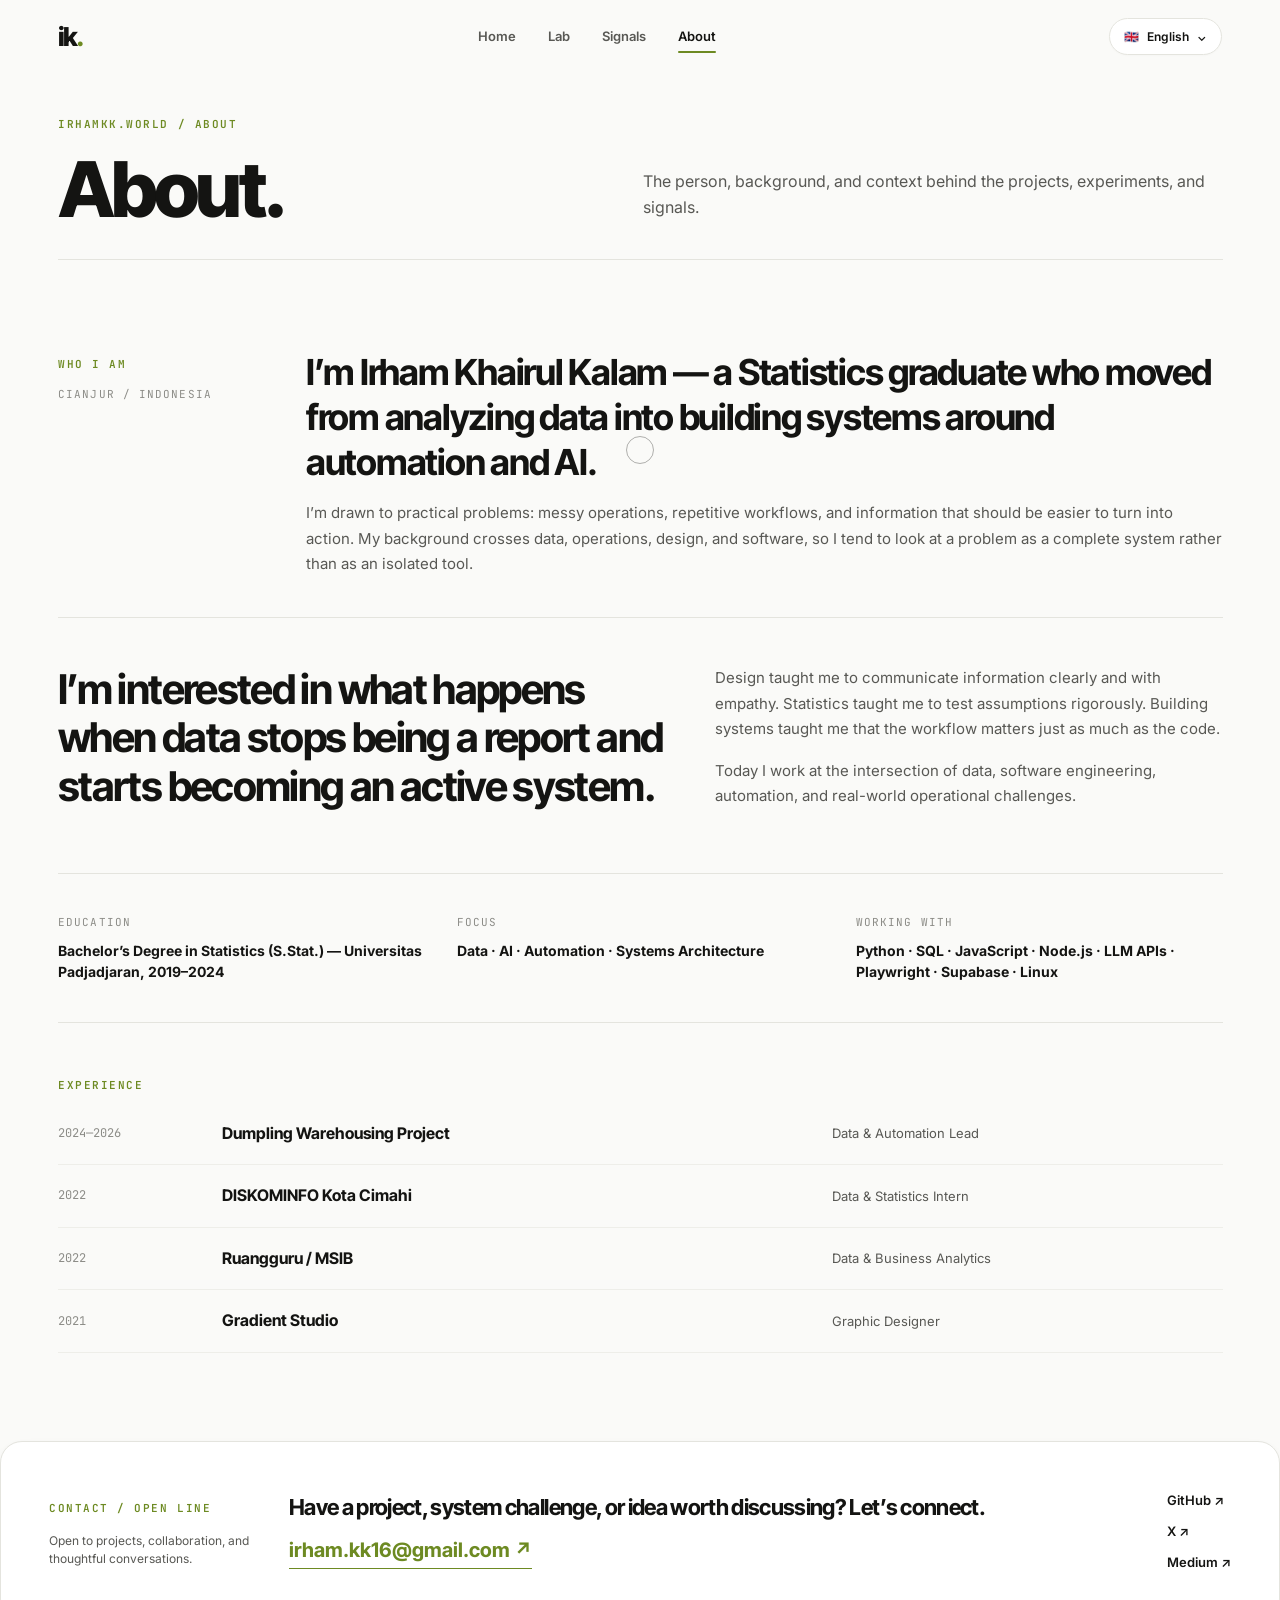
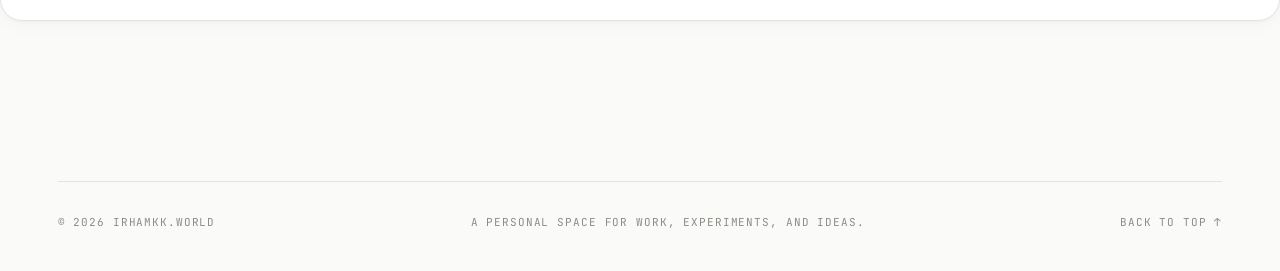
==== commit 19c9fe8e: "Update role in experience section to Data & Automation Lead" ====
--- a/about.html
+++ b/about.html
@@ -69,7 +69,7 @@
 
     <div class="experience-page reveal">
       <div class="section-kicker" data-i18n="about.experience">Experience</div>
-      <div class="exp-mini-row"><span>2024—2026</span><strong>Dumpling Warehousing Project</strong><em data-i18n="exp.0.role">Manager &amp; Automation Lead</em></div>
+      <div class="exp-mini-row"><span>2024—2026</span><strong>Dumpling Warehousing Project</strong><em data-i18n="exp.0.role">Data &amp; Automation Lead</em></div>
       <div class="exp-mini-row"><span>2022</span><strong>DISKOMINFO Kota Cimahi</strong><em data-i18n="exp.2.role">Data &amp; Statistics Intern</em></div>
       <div class="exp-mini-row"><span>2022</span><strong>Ruangguru / MSIB</strong><em>Data &amp; Business Analytics</em></div>
       <div class="exp-mini-row"><span>2021</span><strong>Gradient Studio</strong><em data-i18n="exp.3.role">Graphic Designer</em></div>
--- a/style.css
+++ b/style.css
@@ -113,6 +113,7 @@
   letter-spacing: 0.14em;
   color: var(--accent);
   display: inline-block;
+  white-space: nowrap;
   margin-bottom: 8px;
 }
 
@@ -121,7 +122,9 @@
    ========================================================= */
 .nav {
   position: fixed;
-  inset: 0 0 auto;
+  top: 0;
+  left: 0;
+  right: 0;
   height: 74px;
   z-index: 100;
   border-bottom: 1px solid transparent;
@@ -529,8 +532,9 @@
 
 .scroll-indicator {
   position: absolute;
-  bottom: -20px;
-  right: 0;
+  left: 50%;
+  bottom: -28px;
+  transform: translateX(-50%);
   z-index: 4;
   display: flex;
   flex-direction: column;
@@ -541,6 +545,23 @@
   letter-spacing: 0.15em;
   text-transform: uppercase;
   color: var(--muted);
+  transition: transform 0.25s var(--ease), color 0.2s ease;
+}
+
+.scroll-indicator:hover {
+  color: var(--ink);
+  transform: translateX(-50%) translateY(3px);
+}
+
+.scroll-indicator span:first-child {
+  background: rgba(255, 255, 255, 0.92);
+  backdrop-filter: blur(8px);
+  -webkit-backdrop-filter: blur(8px);
+  padding: 3px 10px;
+  border-radius: var(--radius-full);
+  border: 1px solid var(--line);
+  font-weight: 600;
+  box-shadow: 0 2px 6px rgba(0, 0, 0, 0.04);
 }
 
 .scroll-line {
@@ -611,37 +632,55 @@
   display: flex;
   justify-content: space-between;
   align-items: center;
-  padding: 20px 28px;
+  padding: 18px 28px;
   border-bottom: 1px solid var(--line);
   background: var(--surface-soft);
 }
 
+.signal-desk-brand {
+  display: flex;
+  align-items: center;
+  text-align: left;
+  gap: 14px;
+  flex-wrap: wrap;
+}
+
 .signal-desk-wordmark {
   font-family: var(--display);
-  font-size: 16px;
+  font-size: 15px;
   font-weight: 800;
   letter-spacing: 0.08em;
   color: var(--ink);
-  margin-right: 14px;
 }
 
 .signal-desk-sub {
-  font-size: 12px;
+  font-size: 12.5px;
   color: var(--ink-secondary);
 }
 
 .signal-desk-issue {
   display: flex;
   align-items: center;
-  gap: 8px;
+  gap: 14px;
   font-family: var(--mono);
   font-size: 11px;
   color: var(--muted);
   letter-spacing: 0.06em;
 }
 
-.signal-desk-issue strong {
+.signal-desk-issue-tag {
+  display: inline-flex;
+  align-items: center;
+  gap: 6px;
+}
+
+.signal-desk-issue-tag strong {
   color: var(--ink);
+  background: var(--surface);
+  border: 1px solid var(--line);
+  padding: 2px 7px;
+  border-radius: 4px;
+  font-weight: 700;
 }
 
 .signal-desk-grid {
@@ -654,7 +693,8 @@
   border-right: 1px solid var(--line);
   display: flex;
   flex-direction: column;
-  justify-content: space-between;
+  justify-content: flex-start;
+  gap: 20px;
 }
 
 .signal-desk-sectionline {
@@ -1097,7 +1137,8 @@
   width: 7px;
   height: 7px;
   border-radius: 50%;
-  background: #f59e0b;
+  background: #22c55e;
+  box-shadow: 0 0 8px rgba(34, 197, 94, 0.4);
 }
 
 .ciel-lab-meta strong {
@@ -1192,62 +1233,87 @@
 .ciel-empty {
   margin: auto;
   text-align: center;
-  max-width: 520px;
+  max-width: 480px;
+  width: 100%;
 }
 
 .ciel-empty-orb {
-  width: 48px;
-  height: 48px;
+  width: 44px;
+  height: 44px;
   border-radius: 50%;
   background: var(--surface-soft);
   border: 1px solid var(--line);
   display: inline-grid;
   place-items: center;
   font-family: var(--display);
-  font-size: 20px;
+  font-size: 19px;
   font-weight: 800;
   color: var(--accent);
-  margin-bottom: 16px;
+  margin-bottom: 14px;
+  box-shadow: 0 2px 8px rgba(0, 0, 0, 0.03);
 }
 
 .ciel-empty h3 {
   font-family: var(--display);
-  font-size: 22px;
+  font-size: 21px;
   font-weight: 700;
   letter-spacing: -0.03em;
-  margin: 0 0 8px;
+  margin: 0 0 6px;
+  color: var(--ink);
 }
 
 .ciel-empty p {
-  font-size: 14px;
+  font-size: 13.5px;
   color: var(--ink-secondary);
-  line-height: 1.55;
-  margin: 0 0 24px;
+  line-height: 1.5;
+  margin: 0 0 20px;
 }
 
 .ciel-prompts {
   display: flex;
   flex-direction: column;
   gap: 8px;
+  width: 100%;
 }
 
 .ciel-prompts button {
-  background: var(--surface-soft);
+  display: flex;
+  align-items: center;
+  justify-content: space-between;
+  width: 100%;
+  background: var(--surface);
   border: 1px solid var(--line);
-  padding: 10px 16px;
-  border-radius: var(--radius-full);
-  font-size: 12px;
+  padding: 11px 16px;
+  border-radius: 10px;
+  font-size: 12.5px;
   font-weight: 500;
   color: var(--ink);
   text-align: left;
-  transition: all 0.2s ease;
+  cursor: pointer;
+  transition: all 0.2s cubic-bezier(0.16, 1, 0.3, 1);
+  box-shadow: 0 1px 2px rgba(0, 0, 0, 0.02);
+}
+
+.ciel-prompts button::after {
+  content: "↗";
+  font-size: 12px;
+  color: var(--muted);
+  margin-left: 10px;
+  flex-shrink: 0;
+  transition: transform 0.2s ease, color 0.2s ease;
 }
 
 .ciel-prompts button:hover {
-  background: var(--surface);
-  border-color: var(--accent);
+  background: var(--surface-soft);
+  border-color: var(--ink);
+  color: var(--ink);
+  transform: translateY(-1px);
+  box-shadow: 0 3px 8px rgba(0, 0, 0, 0.04);
+}
+
+.ciel-prompts button:hover::after {
   color: var(--accent);
-  transform: translateY(-1px);
+  transform: translate(2px, -2px);
 }
 
 .ciel-thread {
@@ -1283,6 +1349,88 @@
   border: 1px solid var(--line);
   color: var(--ink);
   border-bottom-left-radius: 4px;
+  line-height: 1.6;
+}
+
+.ciel-message.assistant p {
+  margin: 0 0 10px;
+}
+
+.ciel-message.assistant p:last-child {
+  margin-bottom: 0;
+}
+
+.ciel-message.assistant ul,
+.ciel-message.assistant ol {
+  margin: 8px 0 12px;
+  padding-left: 20px;
+}
+
+.ciel-message.assistant li {
+  margin-bottom: 5px;
+  line-height: 1.55;
+}
+
+.ciel-message.assistant strong {
+  color: var(--ink);
+  font-weight: 600;
+}
+
+.ciel-message.assistant blockquote {
+  margin: 10px 0;
+  padding: 8px 14px;
+  border-left: 3px solid var(--accent);
+  background: var(--surface);
+  border-radius: 0 var(--radius-sm) var(--radius-sm) 0;
+  font-style: italic;
+}
+
+.ciel-message.assistant code {
+  font-family: var(--mono);
+  font-size: 0.88em;
+  background: var(--surface);
+  border: 1px solid var(--line);
+  padding: 1.5px 5px;
+  border-radius: 4px;
+}
+
+.ciel-sources {
+  display: flex;
+  flex-wrap: wrap;
+  align-items: center;
+  gap: 6px;
+  margin-top: 10px;
+  padding-top: 8px;
+  border-top: 1px solid rgba(0, 0, 0, 0.07);
+}
+
+.ciel-sources > span {
+  color: var(--muted);
+  font-size: 10px;
+  font-family: var(--mono);
+  font-weight: 600;
+  text-transform: uppercase;
+  letter-spacing: 0.06em;
+}
+
+.ciel-source-pill {
+  display: inline-flex;
+  align-items: center;
+  background: var(--surface);
+  border: 1px solid var(--line);
+  padding: 2px 8px;
+  border-radius: var(--radius-full);
+  font-size: 11px;
+  color: var(--accent);
+  text-decoration: none;
+  font-weight: 500;
+  transition: all 0.2s ease;
+}
+
+.ciel-source-pill:hover {
+  background: var(--surface-soft);
+  border-color: var(--accent);
+  transform: translateY(-1px);
 }
 
 /* AI Chatbot typing animation (3 pulsing bouncing dots) */
@@ -1313,44 +1461,62 @@
   30% { transform: translateY(-5px); opacity: 1; background: var(--accent); }
 }
 
-/* Composer Bottom with Model Switcher on Left */
+/* Modern Unified Composer */
 .ciel-composer {
-  padding: 18px 24px;
+  padding: 16px 20px 14px;
   border-top: 1px solid var(--line);
   background: var(--surface);
 }
 
+.ciel-input-box {
+  display: flex;
+  flex-direction: column;
+  border: 1px solid var(--line);
+  border-radius: var(--radius-md);
+  background: var(--surface-soft);
+  padding: 10px 14px 8px;
+  transition: border-color 0.2s ease, background 0.2s ease, box-shadow 0.2s ease;
+}
+
+.ciel-input-box:focus-within {
+  border-color: var(--ink);
+  background: var(--surface);
+  box-shadow: 0 0 0 3px rgba(0, 0, 0, 0.04);
+}
+
 .ciel-composer textarea {
   width: 100%;
-  border: 1px solid var(--line);
-  border-radius: var(--radius-md);
-  padding: 12px 16px;
+  border: none;
+  background: transparent;
+  padding: 2px 0 8px;
   font-family: inherit;
-  font-size: 14px;
+  font-size: 13.5px;
+  line-height: 1.45;
+  color: var(--ink);
   resize: none;
   outline: none;
-  background: var(--surface-soft);
-  transition: border-color 0.2s ease, background 0.2s ease;
-}
-
-.ciel-composer textarea:focus {
-  border-color: var(--accent);
-  background: var(--surface);
-}
-
-.ciel-composer-bottom {
+  min-height: 24px;
+  max-height: 120px;
+  overflow-y: auto;
+}
+
+.ciel-composer textarea::placeholder {
+  color: var(--muted);
+}
+
+.ciel-composer-actions {
   display: flex;
   justify-content: space-between;
   align-items: center;
-  margin-top: 14px;
-  gap: 16px;
+  gap: 12px;
+  padding-top: 6px;
+  border-top: 1px solid rgba(0, 0, 0, 0.05);
 }
 
 .ciel-composer-left {
   display: flex;
   align-items: center;
-  gap: 14px;
-  flex-wrap: wrap;
+  gap: 8px;
 }
 
 .ciel-model {
@@ -1361,12 +1527,12 @@
 
 .ciel-model select {
   appearance: none;
-  background: var(--surface-soft);
+  background: var(--surface);
   border: 1px solid var(--line);
   border-radius: var(--radius-full);
-  padding: 6px 30px 6px 14px;
+  padding: 4px 26px 4px 10px;
   font-family: var(--mono);
-  font-size: 11px;
+  font-size: 10.5px;
   font-weight: 600;
   cursor: pointer;
   color: var(--ink);
@@ -1374,39 +1540,235 @@
 }
 
 .ciel-model select:hover {
-  border-color: var(--accent);
+  border-color: var(--ink);
 }
 
 .ciel-model span {
   position: absolute;
-  right: 12px;
+  right: 9px;
   pointer-events: none;
-  font-size: 10px;
+  font-size: 9px;
   color: var(--muted);
 }
 
-.ciel-scope-note {
-  font-size: 11px;
-  color: var(--muted);
-}
-
 .ciel-send {
-  width: 36px;
-  height: 36px;
+  width: 32px;
+  height: 32px;
   border-radius: 50%;
   background: var(--ink);
   color: #fff;
   display: grid;
   place-items: center;
-  font-size: 16px;
+  font-size: 15px;
   font-weight: 700;
   flex-shrink: 0;
+  border: none;
+  cursor: pointer;
   transition: transform 0.2s ease, background 0.2s ease;
 }
 
 .ciel-send:hover {
   background: var(--accent);
-  transform: translateY(-2px);
+  transform: translateY(-1px);
+}
+
+.ciel-composer-footnote {
+  text-align: center;
+  margin-top: 8px;
+}
+
+.ciel-scope-note {
+  font-size: 11px;
+  color: var(--muted);
+  line-height: 1.4;
+}
+
+/* =========================================================
+   LAB: SHIPPED PROJECTS GRID
+   ========================================================= */
+.lab-shipped {
+  margin-top: 56px;
+  padding-bottom: 24px;
+}
+
+.shipped-grid {
+  display: grid;
+  grid-template-columns: repeat(2, 1fr);
+  gap: 32px;
+}
+
+.shipped-card {
+  background: var(--surface);
+  border: 1px solid var(--line);
+  border-radius: var(--radius-lg);
+  overflow: hidden;
+  display: flex;
+  flex-direction: column;
+  box-shadow: var(--shadow-subtle);
+  transition: transform 0.25s var(--ease), border-color 0.2s ease, box-shadow 0.25s ease;
+}
+
+.shipped-card:hover {
+  transform: translateY(-4px);
+  border-color: var(--line-strong);
+  box-shadow: var(--shadow-hover);
+}
+
+.shipped-media {
+  position: relative;
+  display: block;
+  width: 100%;
+  aspect-ratio: 16 / 9;
+  background: #181816;
+  overflow: hidden;
+  border-bottom: 1px solid var(--line);
+}
+
+.shipped-media img {
+  width: 100%;
+  height: 100%;
+  object-fit: cover;
+  transition: transform 0.35s var(--ease);
+}
+
+.shipped-card:hover .shipped-media img {
+  transform: scale(1.02);
+}
+
+.shipped-arrow {
+  position: absolute;
+  top: 14px;
+  right: 14px;
+  width: 30px;
+  height: 30px;
+  border-radius: 50%;
+  background: rgba(255, 255, 255, 0.95);
+  color: var(--ink);
+  display: grid;
+  place-items: center;
+  font-size: 13px;
+  font-weight: 700;
+  box-shadow: 0 4px 12px rgba(0,0,0,0.15);
+  opacity: 0;
+  transform: translateY(4px);
+  transition: opacity 0.2s ease, transform 0.2s ease;
+}
+
+.shipped-card:hover .shipped-arrow {
+  opacity: 1;
+  transform: translateY(0);
+}
+
+.shipped-body {
+  padding: 24px 28px 26px;
+  display: flex;
+  flex-direction: column;
+  flex: 1;
+  justify-content: space-between;
+}
+
+.shipped-meta {
+  display: flex;
+  justify-content: space-between;
+  align-items: center;
+  gap: 12px;
+  margin-bottom: 12px;
+}
+
+.shipped-tag {
+  font-family: var(--mono);
+  font-size: 11px;
+  font-weight: 700;
+  color: var(--accent);
+  letter-spacing: 0.05em;
+  text-transform: uppercase;
+}
+
+.shipped-status {
+  display: inline-flex;
+  align-items: center;
+  gap: 6px;
+  font-family: var(--mono);
+  font-size: 10px;
+  font-weight: 700;
+  letter-spacing: 0.08em;
+  color: #39b54a;
+  background: rgba(57, 181, 74, 0.08);
+  border: 1px solid rgba(57, 181, 74, 0.25);
+  padding: 3px 10px;
+  border-radius: var(--radius-full);
+}
+
+.shipped-status i {
+  width: 6px;
+  height: 6px;
+  background: #39b54a;
+  border-radius: 50%;
+}
+
+.shipped-title {
+  font-family: var(--display);
+  font-size: clamp(20px, 2vw, 24px);
+  font-weight: 700;
+  letter-spacing: -0.03em;
+  margin: 0 0 10px;
+  line-height: 1.25;
+}
+
+.shipped-title a {
+  color: var(--ink);
+  transition: color 0.2s ease;
+}
+
+.shipped-title a:hover {
+  color: var(--accent);
+}
+
+.shipped-copy {
+  font-size: 14px;
+  line-height: 1.62;
+  color: var(--ink-secondary);
+  margin: 0 0 20px;
+}
+
+.shipped-footer {
+  display: flex;
+  justify-content: space-between;
+  align-items: center;
+  gap: 16px;
+  padding-top: 18px;
+  border-top: 1px solid var(--line-subtle);
+  margin-top: auto;
+}
+
+.shipped-tags {
+  display: flex;
+  flex-wrap: wrap;
+  gap: 6px;
+}
+
+.shipped-tags span {
+  font-family: var(--mono);
+  font-size: 10px;
+  font-weight: 500;
+  color: var(--muted);
+  background: var(--surface-soft);
+  border: 1px solid var(--line);
+  padding: 3px 8px;
+  border-radius: var(--radius-xs);
+}
+
+.shipped-link {
+  font-family: var(--mono);
+  font-size: 11px;
+  font-weight: 600;
+  color: var(--ink);
+  white-space: nowrap;
+  transition: color 0.2s ease;
+}
+
+.shipped-link:hover {
+  color: var(--accent);
 }
 
 /* Lab Archive Grid */
@@ -1891,14 +2253,22 @@
    ========================================================= */
 .reveal {
   opacity: 0;
-  transform: translateY(22px) scale(0.99);
-  transition: opacity 0.65s var(--ease), transform 0.65s var(--ease);
+  transform: translateY(20px) scale(0.99);
+  transition: opacity 0.5s var(--ease), transform 0.5s var(--ease);
   will-change: opacity, transform;
 }
 
 .reveal.in {
   opacity: 1;
   transform: none;
+}
+
+/* Safety guarantee: Hero sections must NEVER be invisible under any circumstance */
+.home-hero .reveal,
+.page-hero.reveal,
+.page-hero .reveal {
+  opacity: 1 !important;
+  transform: none !important;
 }
 
 /* =========================================================
@@ -1974,10 +2344,20 @@
    ========================================================= */
 @media (max-width: 1024px) {
   .nav-inner {
-    grid-template-columns: auto auto;
+    display: flex;
+    justify-content: space-between;
+    align-items: center;
+    width: min(calc(100% - (var(--pad) * 2)), var(--max));
+    margin: 0 auto;
   }
   .nav-links {
     display: none;
+  }
+  .nav-right {
+    display: flex;
+    align-items: center;
+    gap: 10px;
+    margin-left: auto;
   }
   .menu-toggle {
     display: inline-flex;
@@ -2019,15 +2399,67 @@
 }
 
 @media (max-width: 768px) {
+  :root {
+    --pad: 16px;
+  }
+
   .nav {
-    height: 68px;
+    height: 64px;
+  }
+  .nav-inner {
+    display: flex;
+    justify-content: space-between;
+    align-items: center;
+    width: min(calc(100% - (var(--pad) * 2)), var(--max));
+    margin: 0 auto;
+  }
+  .nav-right {
+    margin-left: auto;
+    gap: 8px;
+  }
+  .lang-btn {
+    padding: 6px 10px;
+    font-size: 11px;
+  }
+  .menu-toggle {
+    padding: 6px 11px;
+    font-size: 11.5px;
   }
   .mobile-menu {
-    top: 68px;
-  }
+    top: 64px;
+  }
+
+  /* Section Kicker */
+  .section-kicker {
+    font-size: 10.5px;
+    letter-spacing: 0.12em;
+    white-space: nowrap;
+    margin-bottom: 6px;
+  }
+
+  /* HOME HERO */
   .home-hero {
-    padding-top: 84px;
+    padding-top: 76px;
     min-height: auto;
+  }
+  .hero-topline {
+    display: flex;
+    justify-content: space-between;
+    align-items: center;
+    gap: 8px;
+    width: 100%;
+    margin-bottom: 4px;
+  }
+  .availability {
+    font-size: 11px;
+    padding: 4px 10px;
+    white-space: nowrap;
+    gap: 6px;
+  }
+  .hero-year {
+    font-size: 10px;
+    letter-spacing: 0.08em;
+    white-space: nowrap;
   }
   .hero-stage {
     min-height: auto;
@@ -2035,30 +2467,30 @@
     display: flex;
     flex-direction: column;
     align-items: center;
-    margin: 8px 0 24px;
+    margin: 12px 0 20px;
   }
   .hero-name {
     position: absolute;
-    top: 6px;
+    top: 0;
     left: 0;
     right: 0;
-    font-size: clamp(38px, 11vw, 62px);
+    font-size: clamp(32px, 9vw, 44px);
     white-space: normal;
     line-height: 0.92;
+    letter-spacing: -0.045em;
     z-index: 1;
     text-align: center;
   }
-  .hero-name .solid {
+  .hero-name span {
     display: block;
-    margin-top: 0.05em;
   }
   .hero-photo {
     position: relative;
     left: auto;
     bottom: auto;
     transform: none !important;
-    width: min(86vw, 380px);
-    margin: 28px auto 0;
+    width: min(84vw, 360px);
+    margin: 80px auto 0;
     z-index: 2;
   }
   .hero-left {
@@ -2072,71 +2504,411 @@
   }
   .hero-role {
     font-size: 22px;
+    line-height: 1.15;
+    letter-spacing: -0.035em;
+    margin-bottom: 10px;
+  }
+  .hero-copy {
+    font-size: 14px;
+    line-height: 1.6;
+    margin-bottom: 18px;
+  }
+  .hero-cta {
+    padding: 11px 18px;
+    font-size: 12.5px;
   }
   .hero-right {
     position: relative;
     right: auto;
     bottom: auto;
     display: flex;
-    flex-wrap: wrap;
+    flex-direction: row;
+    align-items: center;
+    justify-content: space-between;
     gap: 8px;
     margin-top: 16px;
+    width: 100%;
     z-index: 3;
+  }
+  .hero-right .social-pill {
+    flex: 1;
+    min-width: 0;
+    padding: 9px 8px;
+    font-size: 11px;
+    justify-content: center;
+    gap: 4px;
+    text-align: center;
+    white-space: nowrap;
   }
   .scroll-indicator {
     display: none;
+  }
+
+  /* HOME OVERVIEW */
+  .home-overview {
+    padding: 52px 0 60px;
+  }
+  .overview-intro {
+    margin-bottom: 32px;
+  }
+  .overview-intro h2 {
+    font-size: 25px;
+    line-height: 1.25;
+    letter-spacing: -0.03em;
+    margin: 8px 0 12px;
+  }
+  .overview-intro p {
+    font-size: 14px;
+    line-height: 1.6;
+  }
+
+  /* SIGNALS DESK (HOME) */
+  .signal-desk {
+    margin-bottom: 44px;
   }
   .signal-desk-mast {
     flex-direction: column;
     align-items: flex-start;
     gap: 8px;
-    padding: 16px 20px;
+    padding: 16px 18px;
+  }
+  .signal-desk-brand {
+    display: flex;
+    flex-direction: column;
+    align-items: flex-start;
+    text-align: left;
+    gap: 4px;
+    width: 100%;
+  }
+  .signal-desk-wordmark {
+    text-align: left;
+    font-size: 14.5px;
+    font-weight: 800;
+    letter-spacing: 0.08em;
+  }
+  .signal-desk-sub {
+    text-align: left;
+    font-size: 12px;
+    line-height: 1.45;
+    color: var(--ink-secondary);
+  }
+  .signal-desk-issue {
+    width: 100%;
+    margin-top: 6px;
+    padding-top: 10px;
+    border-top: 1px solid var(--line-subtle);
+    display: flex;
+    justify-content: space-between;
+    align-items: center;
+    font-size: 10.5px;
+    letter-spacing: 0.06em;
+  }
+  .signal-desk-issue-tag {
+    display: inline-flex;
+    align-items: center;
+    gap: 6px;
+  }
+  .signal-desk-issue-tag span {
+    font-size: 10px;
+    color: var(--muted);
+  }
+  .signal-desk-issue-tag strong {
+    color: var(--ink);
+    background: var(--surface);
+    border: 1px solid var(--line);
+    padding: 1.5px 6px;
+    border-radius: 4px;
+    font-size: 10px;
+    font-weight: 700;
+  }
+  .signal-desk-issue time {
+    font-size: 10.5px;
+    color: var(--muted);
   }
   .signal-desk-lead,
   .signal-desk-rail {
-    padding: 24px 20px;
+    padding: 18px 16px 20px;
+  }
+  .signal-desk-sectionline {
+    padding-bottom: 12px;
+    margin-bottom: 16px;
+    font-size: 10px;
+    letter-spacing: 0.08em;
+  }
+  .signal-desk-sectionline a {
+    font-size: 10.5px;
+  }
+  .signal-feature h2 {
+    font-size: 21px;
+    line-height: 1.22;
+    margin: 0 0 10px;
+  }
+  .signal-feature p {
+    font-size: 13.5px;
+    line-height: 1.58;
+    margin: 0 0 14px;
+  }
+  .signal-feature-footer {
+    margin-top: 14px;
+    padding-top: 12px;
+  }
+
+  /* COLUMNS (HOME) */
+  .home-columns {
+    gap: 28px;
+  }
+  .home-row {
+    padding: 16px;
+  }
+  .home-row-title {
+    font-size: 15px;
+  }
+  .home-row-desc {
+    font-size: 13px;
+    line-height: 1.5;
+  }
+
+  /* SUBPAGE & PAGE HERO (COMMON) */
+  .subpage {
+    padding-top: 80px;
+    padding-bottom: 60px;
+  }
+  .page-hero {
+    padding: 0 0 24px;
+    margin-bottom: 28px;
+  }
+  .page-hero h1 {
+    font-size: clamp(32px, 8.5vw, 42px);
+    margin: 4px 0 10px;
+  }
+  .page-hero p {
+    font-size: 14px;
+    line-height: 1.58;
+    margin: 0;
   }
   .page-hero-grid {
     grid-template-columns: 1fr;
-    gap: 16px;
-  }
-  .page-hero p {
-    margin: 0;
-  }
-  .ciel-chat-stage {
-    padding: 24px 16px;
-  }
-  .ciel-message {
-    max-width: 92%;
-  }
-  .ciel-composer-bottom {
+    gap: 12px;
+  }
+
+  /* LAB PAGE */
+  .ciel-lab {
+    margin-bottom: 48px;
+  }
+  .ciel-lab-head {
     flex-direction: column;
     align-items: flex-start;
     gap: 12px;
-  }
-  .ciel-composer-left {
+    margin-bottom: 16px;
+  }
+  .ciel-lab-head h2 {
+    font-size: 26px;
+    margin: 2px 0 0;
+  }
+  .ciel-lab-meta {
     width: 100%;
     justify-content: space-between;
+    gap: 8px;
+    font-size: 11px;
+  }
+  .ciel-lab-meta span {
+    font-size: 11px;
+  }
+  .ciel-lab-meta strong {
+    font-size: 10px;
+    padding: 3px 8px;
+  }
+  .ciel-app-top {
+    padding: 12px 14px;
+    gap: 8px;
+  }
+  .ciel-brand {
+    gap: 8px;
+    min-width: 0;
+  }
+  .ciel-brand small {
+    font-size: 10.5px;
+    white-space: nowrap;
+    overflow: hidden;
+    text-overflow: ellipsis;
+  }
+  .ciel-status-pill {
+    font-size: 10px;
+    padding: 3px 8px;
+    white-space: nowrap;
+  }
+  .ciel-chat-stage {
+    min-height: 270px;
+    max-height: 390px;
+    padding: 18px 14px;
+  }
+  .ciel-empty-orb {
+    width: 40px;
+    height: 40px;
+    font-size: 17px;
+    margin-bottom: 12px;
+  }
+  .ciel-empty h3 {
+    font-size: 18px;
+    margin-bottom: 4px;
+  }
+  .ciel-empty p {
+    font-size: 12.5px;
+    line-height: 1.45;
+    margin-bottom: 14px;
+  }
+  .ciel-prompts {
+    gap: 7px;
+  }
+  .ciel-prompts button {
+    font-size: 12px;
+    padding: 9px 12px;
+    line-height: 1.35;
+    border-radius: 9px;
+  }
+  .ciel-message {
+    max-width: 92%;
+    font-size: 13px;
+    padding: 10px 14px;
+  }
+  .ciel-composer {
+    padding: 12px 14px 12px;
+  }
+  .ciel-input-box {
+    padding: 8px 10px 6px;
+  }
+  .ciel-composer textarea {
+    font-size: 13px;
+    padding: 2px 0 6px;
+  }
+  .ciel-composer-actions {
+    padding-top: 4px;
+  }
+  .ciel-send {
+    width: 30px;
+    height: 30px;
+    font-size: 14px;
+  }
+  .ciel-composer-footnote {
+    margin-top: 6px;
+  }
+  .ciel-scope-note {
+    font-size: 10.5px;
+    line-height: 1.35;
+  }
+
+  /* SELECTED WORKS & LAB ARCHIVE */
+  .lab-shipped {
+    margin-bottom: 48px;
+  }
+  .shipped-grid {
+    grid-template-columns: 1fr;
+    gap: 18px;
+  }
+  .shipped-body {
+    padding: 18px;
+  }
+  .shipped-title {
+    font-size: 17px;
+  }
+  .shipped-copy {
+    font-size: 13px;
+    line-height: 1.55;
+  }
+  .lab-archive .section-head-simple {
+    display: flex;
+    flex-direction: column;
+    align-items: flex-start;
+    gap: 10px;
+    margin-bottom: 20px;
+  }
+  .lab-archive .aside-copy {
+    max-width: 100%;
+    font-size: 13.5px;
+    line-height: 1.5;
   }
   .lab-grid {
     grid-template-columns: 1fr;
-  }
+    gap: 14px;
+  }
+  .lab-card {
+    padding: 20px 18px;
+  }
+  .lab-card h3 {
+    font-size: 16px;
+  }
+  .lab-card p {
+    font-size: 13px;
+    line-height: 1.5;
+  }
+
+  /* SIGNALS PAGE */
   .signals-toolbar {
     flex-direction: column;
     align-items: flex-start;
-    gap: 16px;
+    gap: 12px;
+    margin-bottom: 24px;
+    padding-bottom: 16px;
+  }
+  .signals-filters {
+    gap: 6px;
+    width: 100%;
+  }
+  .signals-filters button {
+    padding: 6px 12px;
+    font-size: 11px;
+  }
+  .signals-featured {
+    margin-bottom: 20px;
+  }
+  .signals-featured .signal-feature {
+    padding: 22px 18px;
+  }
+  .signals-featured .signal-feature h2 {
+    font-size: 22px;
+    line-height: 1.25;
+  }
+  .signals-stream {
+    grid-template-columns: 1fr;
+    gap: 14px;
+  }
+  .signal-stream-card {
+    padding: 18px;
+  }
+  .signal-stream-copy h3 {
+    font-size: 16px;
+    line-height: 1.3;
+  }
+  .signal-stream-copy p {
+    font-size: 13px;
+    line-height: 1.55;
+  }
+
+  /* ABOUT PAGE */
+  .about-identity {
+    padding: 24px 18px;
+  }
+  .about-statement {
+    font-size: 19px;
+    line-height: 1.35;
   }
   .exp-mini-row {
     grid-template-columns: 1fr;
-    gap: 6px;
+    gap: 4px;
   }
   .about-contact {
-    padding: 28px 20px;
-  }
+    padding: 24px 18px;
+  }
+  .about-contact-inner {
+    gap: 20px;
+  }
+
+  /* FOOTER */
   .site-footer {
     flex-direction: column;
-    gap: 12px;
+    gap: 10px;
     align-items: flex-start;
+    padding: 28px 0;
   }
 }
 
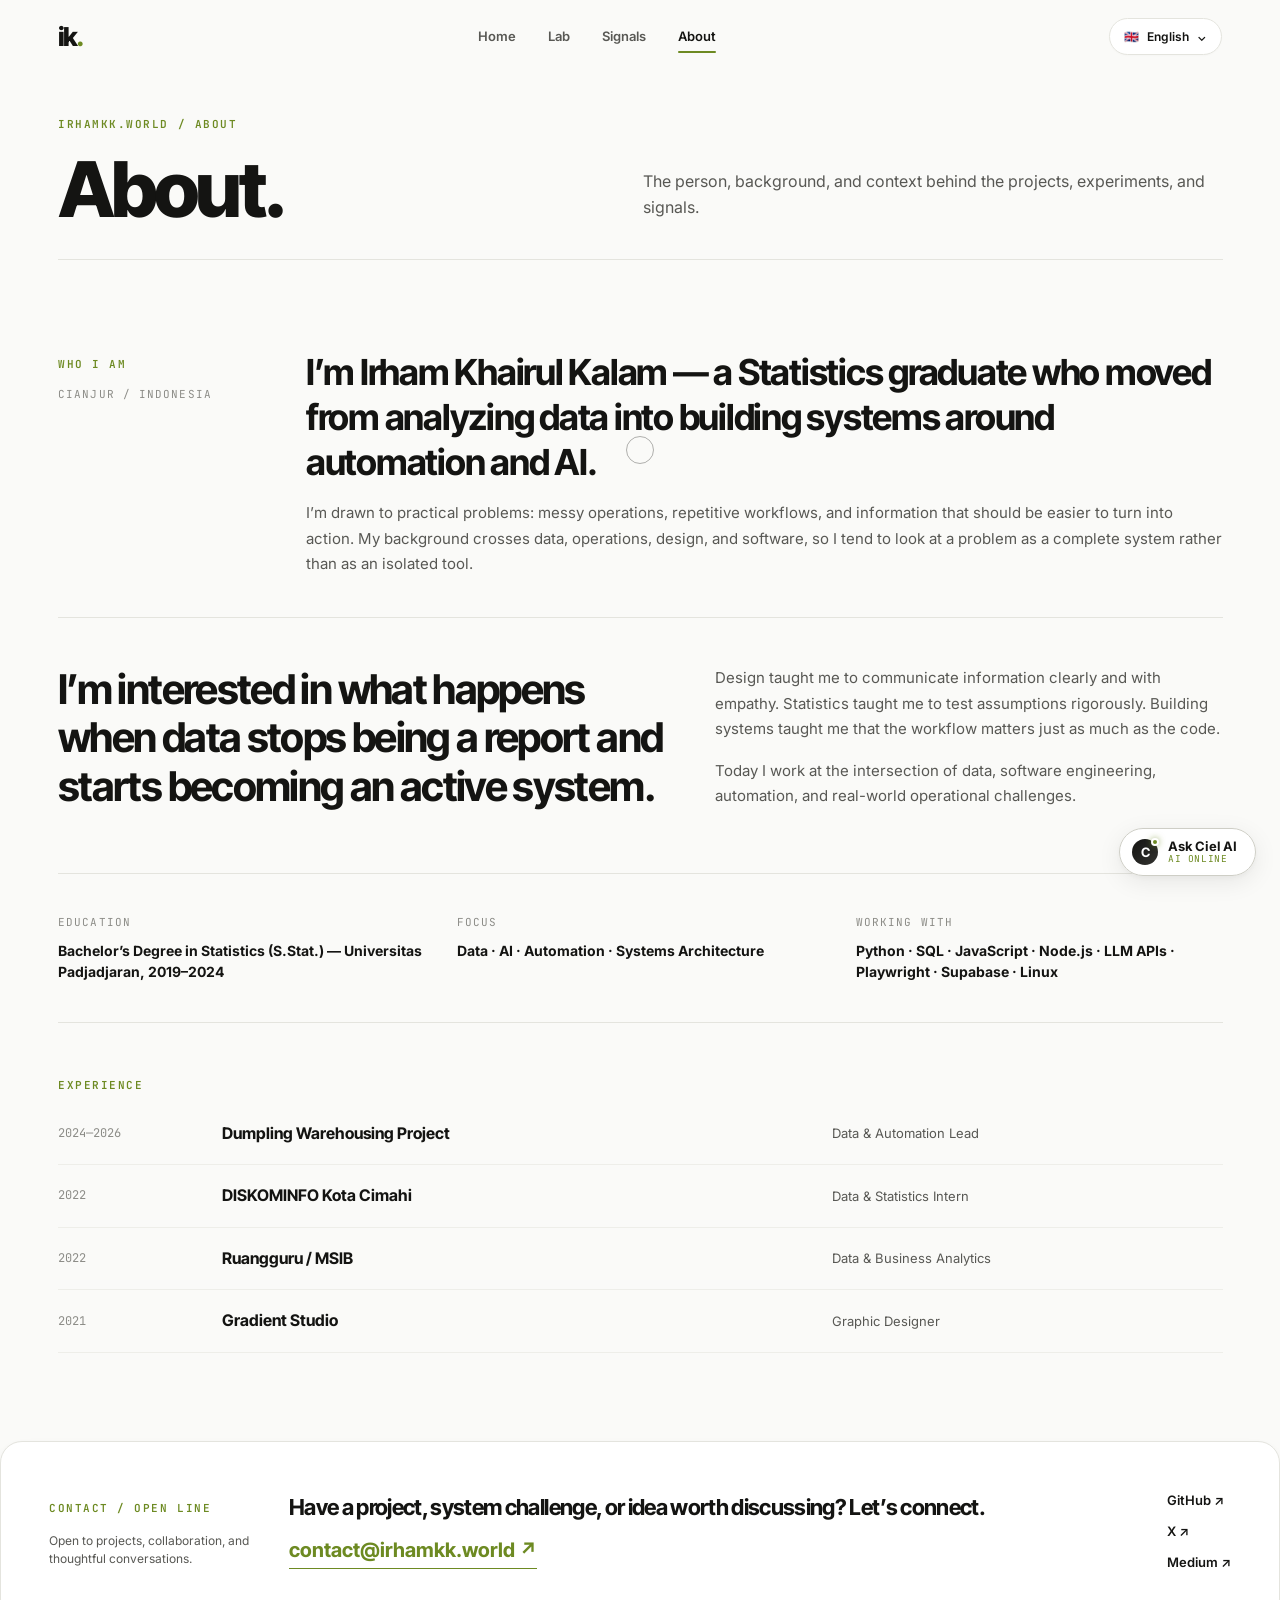
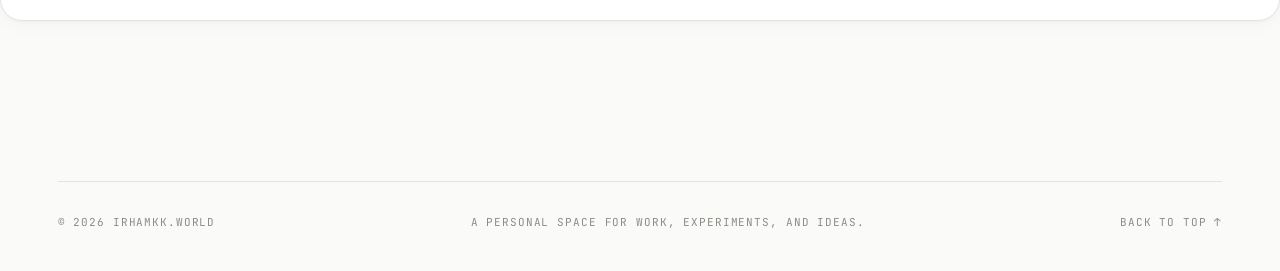
==== commit f3a94ba5: "Update contact email to contact@irhamkk.world in about and contact pages" ====
--- a/about.html
+++ b/about.html
@@ -84,7 +84,7 @@
       </div>
       <div class="about-contact-main">
         <h2 data-i18n="about.contactTitle">If there’s a project, system, or idea worth discussing, send me a message.</h2>
-        <a class="about-contact-email" href="mailto:irham.kk16@gmail.com">irham.kk16@gmail.com ↗</a>
+        <a class="about-contact-email" href="mailto:contact@irhamkk.world">contact@irhamkk.world ↗</a>
       </div>
       <div class="about-contact-links">
         <a href="https://github.com/irhamkk" target="_blank" rel="noopener">GitHub ↗</a>
--- a/style.css
+++ b/style.css
@@ -1011,6 +1011,134 @@
   margin: 0;
 }
 
+/* =========================================================
+   HOME: CORE AI & SYSTEMS COMPETENCIES MATRIX
+   ========================================================= */
+.home-competencies {
+  margin-bottom: 72px;
+}
+
+.competencies-head {
+  display: flex;
+  justify-content: space-between;
+  align-items: flex-end;
+  gap: 32px;
+  margin-bottom: 32px;
+}
+
+.competencies-title {
+  font-family: var(--display);
+  font-size: clamp(26px, 3.4vw, 38px);
+  font-weight: 700;
+  letter-spacing: -0.035em;
+  line-height: 1.15;
+  margin: 8px 0 0;
+  color: var(--ink);
+}
+
+.competencies-desc {
+  font-size: 14.5px;
+  line-height: 1.6;
+  color: var(--ink-secondary);
+  max-width: 480px;
+  margin: 0;
+}
+
+.competencies-grid {
+  display: grid;
+  grid-template-columns: repeat(2, 1fr);
+  gap: 22px;
+}
+
+.comp-card {
+  background: var(--surface);
+  border: 1px solid var(--line);
+  border-radius: var(--radius-lg);
+  padding: 30px 28px;
+  box-shadow: var(--shadow-subtle);
+  display: flex;
+  flex-direction: column;
+  transition: transform 0.24s var(--ease), border-color 0.24s ease, box-shadow 0.24s ease;
+  position: relative;
+}
+
+.comp-card:hover {
+  transform: translateY(-3px);
+  border-color: var(--line-strong);
+  box-shadow: var(--shadow-hover);
+}
+
+.comp-card-top {
+  display: flex;
+  align-items: center;
+  justify-content: space-between;
+  margin-bottom: 14px;
+}
+
+.comp-card-badge {
+  font-family: var(--mono);
+  font-size: 10px;
+  font-weight: 700;
+  letter-spacing: 0.08em;
+  background: var(--surface-soft);
+  color: var(--ink);
+  padding: 3px 8px;
+  border-radius: var(--radius-xs);
+  border: 1px solid var(--line);
+}
+
+.comp-card-sub {
+  font-family: var(--mono);
+  font-size: 10px;
+  font-weight: 600;
+  color: var(--accent);
+  letter-spacing: 0.08em;
+  text-transform: uppercase;
+}
+
+.comp-card h3 {
+  font-family: var(--display);
+  font-size: 21px;
+  font-weight: 700;
+  letter-spacing: -0.025em;
+  line-height: 1.22;
+  margin: 0 0 10px;
+  color: var(--ink);
+}
+
+.comp-card p {
+  font-size: 13.5px;
+  line-height: 1.6;
+  color: var(--ink-secondary);
+  margin: 0 0 20px;
+  flex-grow: 1;
+}
+
+.comp-pills {
+  display: flex;
+  flex-wrap: wrap;
+  gap: 7px;
+  padding-top: 16px;
+  border-top: 1px solid var(--line-subtle);
+}
+
+.comp-pills span {
+  font-family: var(--mono);
+  font-size: 11px;
+  color: var(--ink);
+  background: var(--surface-soft);
+  border: 1px solid var(--line);
+  padding: 3px 10px;
+  border-radius: var(--radius-full);
+  line-height: 1.4;
+  transition: border-color 0.2s ease, background 0.2s ease;
+}
+
+.comp-card:hover .comp-pills span {
+  border-color: var(--line-strong);
+  background: #ffffff;
+}
+
 /* Home About Strip */
 .home-about-strip {
   background: var(--surface);
@@ -2281,13 +2409,18 @@
     cursor: none;
   }
 
+  body.cursor-ready input,
+  body.cursor-ready textarea {
+    cursor: text;
+  }
+
   #cursor-brush {
     position: fixed;
     inset: 0;
     width: 100vw;
     height: 100vh;
     pointer-events: none;
-    z-index: 120;
+    z-index: 9998;
     mix-blend-mode: multiply;
     opacity: 0.88;
   }
@@ -2297,9 +2430,9 @@
     left: 0;
     top: 0;
     pointer-events: none;
-    z-index: 121;
+    z-index: 9999;
     transform: translate(-50%, -50%);
-    will-change: transform, width, height, border-color, background;
+    will-change: transform, width, height, border-color, background, opacity;
   }
 
   .cursor-dot {
@@ -2337,6 +2470,429 @@
     margin-top: -11px;
     border-color: var(--ink);
   }
+}
+
+/* =========================================================
+   CIEL FLOATING INTERACTIVE LAUNCHER / DOCK WIDGET
+   ========================================================= */
+.ciel-dock-backdrop {
+  position: fixed;
+  inset: 0;
+  background: rgba(20, 20, 18, 0.35);
+  backdrop-filter: blur(4px);
+  -webkit-backdrop-filter: blur(4px);
+  z-index: 890;
+  opacity: 0;
+  pointer-events: none;
+  transition: opacity 0.25s ease;
+}
+
+.ciel-dock-backdrop.is-visible {
+  opacity: 1;
+  pointer-events: auto;
+}
+
+.ciel-dock {
+  position: fixed;
+  bottom: 24px;
+  right: 24px;
+  z-index: 900;
+}
+
+.ciel-dock-btn {
+  display: inline-flex;
+  align-items: center;
+  gap: 10px;
+  padding: 10px 18px 10px 12px;
+  background: rgba(255, 255, 255, 0.94);
+  backdrop-filter: blur(14px);
+  -webkit-backdrop-filter: blur(14px);
+  color: var(--ink);
+  border: 1px solid var(--line-strong);
+  border-radius: var(--radius-full);
+  box-shadow: 0 6px 24px rgba(0, 0, 0, 0.08), 0 2px 6px rgba(0, 0, 0, 0.04);
+  cursor: pointer;
+  transition: all 0.24s var(--ease);
+}
+
+.ciel-dock-btn:hover {
+  transform: translateY(-2px);
+  box-shadow: 0 10px 32px rgba(0, 0, 0, 0.12), 0 2px 8px rgba(0, 0, 0, 0.06);
+  border-color: var(--accent);
+}
+
+.ciel-dock-avatar {
+  width: 26px;
+  height: 26px;
+  border-radius: 50%;
+  background: linear-gradient(135deg, #141412, #333330);
+  color: #fff;
+  display: flex;
+  align-items: center;
+  justify-content: center;
+  font-family: var(--display);
+  font-size: 13px;
+  font-weight: 700;
+  position: relative;
+  flex-shrink: 0;
+}
+
+.ciel-dock-avatar::after {
+  content: "";
+  position: absolute;
+  top: -1px;
+  right: -1px;
+  width: 8px;
+  height: 8px;
+  border-radius: 50%;
+  background: var(--accent);
+  border: 2px solid #fff;
+  box-shadow: 0 0 6px rgba(109, 138, 34, 0.6);
+  animation: cielPulse 2s infinite ease-in-out;
+}
+
+@keyframes cielPulse {
+  0%, 100% { transform: scale(1); opacity: 1; }
+  50% { transform: scale(1.2); opacity: 0.8; }
+}
+
+.ciel-dock-label {
+  display: flex;
+  flex-direction: column;
+  text-align: left;
+  line-height: 1.15;
+}
+
+.ciel-dock-title {
+  font-size: 13px;
+  font-weight: 700;
+  letter-spacing: -0.015em;
+  color: var(--ink);
+}
+
+.ciel-dock-sub {
+  font-family: var(--mono);
+  font-size: 9.5px;
+  letter-spacing: 0.06em;
+  color: var(--accent);
+  text-transform: uppercase;
+}
+
+/* Floating Chat Panel */
+.ciel-floating-panel {
+  position: fixed;
+  bottom: 84px;
+  right: 24px;
+  width: min(410px, calc(100vw - 32px));
+  height: 540px;
+  max-height: calc(100vh - 110px);
+  background: var(--surface);
+  border: 1px solid var(--line-strong);
+  border-radius: var(--radius-lg);
+  box-shadow: 0 20px 50px rgba(0, 0, 0, 0.14), 0 4px 14px rgba(0, 0, 0, 0.06);
+  z-index: 910;
+  display: flex;
+  flex-direction: column;
+  overflow: hidden;
+  opacity: 0;
+  transform: translateY(16px) scale(0.97);
+  pointer-events: none;
+  transition: opacity 0.24s var(--ease), transform 0.24s var(--ease);
+}
+
+.ciel-floating-panel.is-open {
+  opacity: 1;
+  transform: translateY(0) scale(1);
+  pointer-events: auto;
+}
+
+/* Panel Header */
+.ciel-panel-head {
+  display: flex;
+  align-items: center;
+  justify-content: space-between;
+  padding: 14px 18px;
+  background: var(--surface-soft);
+  border-bottom: 1px solid var(--line);
+  flex-shrink: 0;
+}
+
+.ciel-panel-meta {
+  display: flex;
+  align-items: center;
+  gap: 10px;
+}
+
+.ciel-panel-avatar {
+  width: 28px;
+  height: 28px;
+  border-radius: 50%;
+  background: var(--ink);
+  color: #fff;
+  display: flex;
+  align-items: center;
+  justify-content: center;
+  font-size: 13px;
+  font-weight: 700;
+  font-family: var(--display);
+}
+
+.ciel-panel-info {
+  display: flex;
+  flex-direction: column;
+  line-height: 1.2;
+}
+
+.ciel-panel-name {
+  font-size: 13.5px;
+  font-weight: 700;
+  color: var(--ink);
+  letter-spacing: -0.02em;
+}
+
+.ciel-panel-status {
+  display: inline-flex;
+  align-items: center;
+  gap: 5px;
+  font-family: var(--mono);
+  font-size: 9.5px;
+  color: var(--accent);
+  font-weight: 600;
+}
+
+.ciel-panel-status i {
+  width: 5px;
+  height: 5px;
+  border-radius: 50%;
+  background: var(--accent);
+  display: inline-block;
+}
+
+.ciel-panel-actions {
+  display: flex;
+  align-items: center;
+  gap: 8px;
+}
+
+.ciel-panel-link {
+  font-size: 11.5px;
+  font-weight: 600;
+  color: var(--ink-secondary);
+  padding: 4px 8px;
+  border-radius: var(--radius-xs);
+  transition: color 0.18s ease;
+}
+
+.ciel-panel-link:hover {
+  color: var(--ink);
+}
+
+.ciel-panel-close {
+  width: 26px;
+  height: 26px;
+  border-radius: 50%;
+  background: transparent;
+  color: var(--muted);
+  display: flex;
+  align-items: center;
+  justify-content: center;
+  font-size: 15px;
+  cursor: pointer;
+  transition: background 0.18s ease, color 0.18s ease;
+}
+
+.ciel-panel-close:hover {
+  background: var(--surface-hover);
+  color: var(--ink);
+}
+
+/* Panel Body & Chat Stream */
+.ciel-panel-body {
+  flex: 1;
+  overflow-y: auto;
+  padding: 16px;
+  display: flex;
+  flex-direction: column;
+  gap: 12px;
+  background: #ffffff;
+}
+
+.ciel-panel-intro {
+  padding: 12px 14px;
+  background: var(--surface-soft);
+  border: 1px solid var(--line-subtle);
+  border-radius: var(--radius-md);
+  margin-bottom: 4px;
+}
+
+.ciel-panel-intro p {
+  font-size: 12.5px;
+  line-height: 1.5;
+  color: var(--ink-secondary);
+  margin: 0 0 10px;
+}
+
+.ciel-panel-chips {
+  display: flex;
+  flex-direction: column;
+  gap: 6px;
+}
+
+.ciel-panel-chip {
+  background: #ffffff;
+  border: 1px solid var(--line);
+  padding: 7px 11px;
+  border-radius: var(--radius-sm);
+  font-size: 11.5px;
+  color: var(--ink);
+  text-align: left;
+  cursor: pointer;
+  transition: border-color 0.18s ease, background 0.18s ease, transform 0.18s ease;
+  line-height: 1.35;
+}
+
+.ciel-panel-chip:hover {
+  border-color: var(--accent);
+  background: var(--accent-soft);
+  transform: translateX(2px);
+}
+
+/* Messages in Panel */
+.ciel-panel-msg {
+  max-width: 88%;
+  font-size: 12.5px;
+  line-height: 1.55;
+  padding: 10px 13px;
+  border-radius: var(--radius-md);
+  word-break: break-word;
+}
+
+.ciel-panel-msg.user {
+  align-self: flex-end;
+  background: var(--ink);
+  color: #ffffff;
+  border-bottom-right-radius: 4px;
+}
+
+.ciel-panel-msg.assistant {
+  align-self: flex-start;
+  background: var(--surface-soft);
+  color: var(--ink);
+  border: 1px solid var(--line);
+  border-bottom-left-radius: 4px;
+}
+
+.ciel-panel-msg p {
+  margin: 0 0 6px;
+}
+
+.ciel-panel-msg p:last-child {
+  margin-bottom: 0;
+}
+
+.ciel-panel-msg strong {
+  font-weight: 700;
+  color: var(--ink);
+}
+
+.ciel-panel-msg code {
+  font-family: var(--mono);
+  font-size: 11px;
+  background: rgba(0, 0, 0, 0.06);
+  padding: 1px 4px;
+  border-radius: 3px;
+}
+
+.ciel-panel-msg ul, .ciel-panel-msg ol {
+  margin: 4px 0 6px 18px;
+  padding: 0;
+}
+
+.ciel-panel-msg li {
+  margin-bottom: 3px;
+}
+
+/* Typing Dots */
+.ciel-panel-typing {
+  display: inline-flex;
+  gap: 4px;
+  align-items: center;
+  padding: 8px 12px;
+}
+
+.ciel-panel-typing .typing-dot {
+  width: 5px;
+  height: 5px;
+  border-radius: 50%;
+  background: var(--muted);
+  animation: typingBounce 1.2s infinite ease-in-out;
+}
+
+.ciel-panel-typing .typing-dot:nth-child(2) { animation-delay: 0.2s; }
+.ciel-panel-typing .typing-dot:nth-child(3) { animation-delay: 0.4s; }
+
+/* Panel Composer */
+.ciel-panel-composer {
+  padding: 12px 14px;
+  border-top: 1px solid var(--line);
+  background: var(--surface);
+  flex-shrink: 0;
+}
+
+.ciel-panel-form {
+  display: flex;
+  align-items: center;
+  gap: 8px;
+  background: var(--surface-soft);
+  border: 1px solid var(--line);
+  border-radius: var(--radius-full);
+  padding: 4px 6px 4px 14px;
+  transition: border-color 0.2s ease, box-shadow 0.2s ease;
+}
+
+.ciel-panel-form:focus-within {
+  border-color: var(--accent);
+  background: #ffffff;
+  box-shadow: 0 0 0 3px var(--accent-soft);
+}
+
+.ciel-panel-input {
+  flex: 1;
+  border: none;
+  background: transparent;
+  font-size: 12.5px;
+  color: var(--ink);
+  outline: none;
+  font-family: var(--sans);
+}
+
+.ciel-panel-send {
+  width: 30px;
+  height: 30px;
+  border-radius: 50%;
+  background: var(--ink);
+  color: #fff;
+  display: flex;
+  align-items: center;
+  justify-content: center;
+  font-size: 13px;
+  cursor: pointer;
+  transition: transform 0.18s ease, background 0.18s ease;
+  flex-shrink: 0;
+}
+
+.ciel-panel-send:hover {
+  background: var(--accent);
+  transform: scale(1.05);
+}
+
+.ciel-panel-footnote {
+  display: block;
+  text-align: center;
+  font-family: var(--mono);
+  font-size: 9.5px;
+  color: var(--muted);
+  margin-top: 6px;
 }
 
 /* =========================================================
@@ -2365,6 +2921,14 @@
   .home-columns {
     grid-template-columns: 1fr;
     gap: 32px;
+  }
+  .competencies-head {
+    flex-direction: column;
+    align-items: flex-start;
+    gap: 14px;
+  }
+  .competencies-grid {
+    grid-template-columns: 1fr;
   }
   .signal-desk-grid {
     grid-template-columns: 1fr;
@@ -2903,6 +3467,40 @@
     gap: 20px;
   }
 
+  /* COMPETENCIES & CIEL DOCK (MOBILE) */
+  .home-competencies {
+    margin-bottom: 48px;
+  }
+  .comp-card {
+    padding: 22px 18px;
+  }
+  .comp-card h3 {
+    font-size: 18px;
+  }
+  .comp-card p {
+    font-size: 13px;
+  }
+  .ciel-dock {
+    bottom: 18px;
+    right: 16px;
+  }
+  .ciel-dock-btn {
+    padding: 8px 14px 8px 10px;
+  }
+  .ciel-dock-title {
+    font-size: 12px;
+  }
+  .ciel-floating-panel {
+    bottom: 0;
+    right: 0;
+    left: 0;
+    width: 100%;
+    max-height: 84vh;
+    height: 84vh;
+    border-radius: 20px 20px 0 0;
+    box-shadow: 0 -10px 40px rgba(0, 0, 0, 0.2);
+  }
+
   /* FOOTER */
   .site-footer {
     flex-direction: column;
